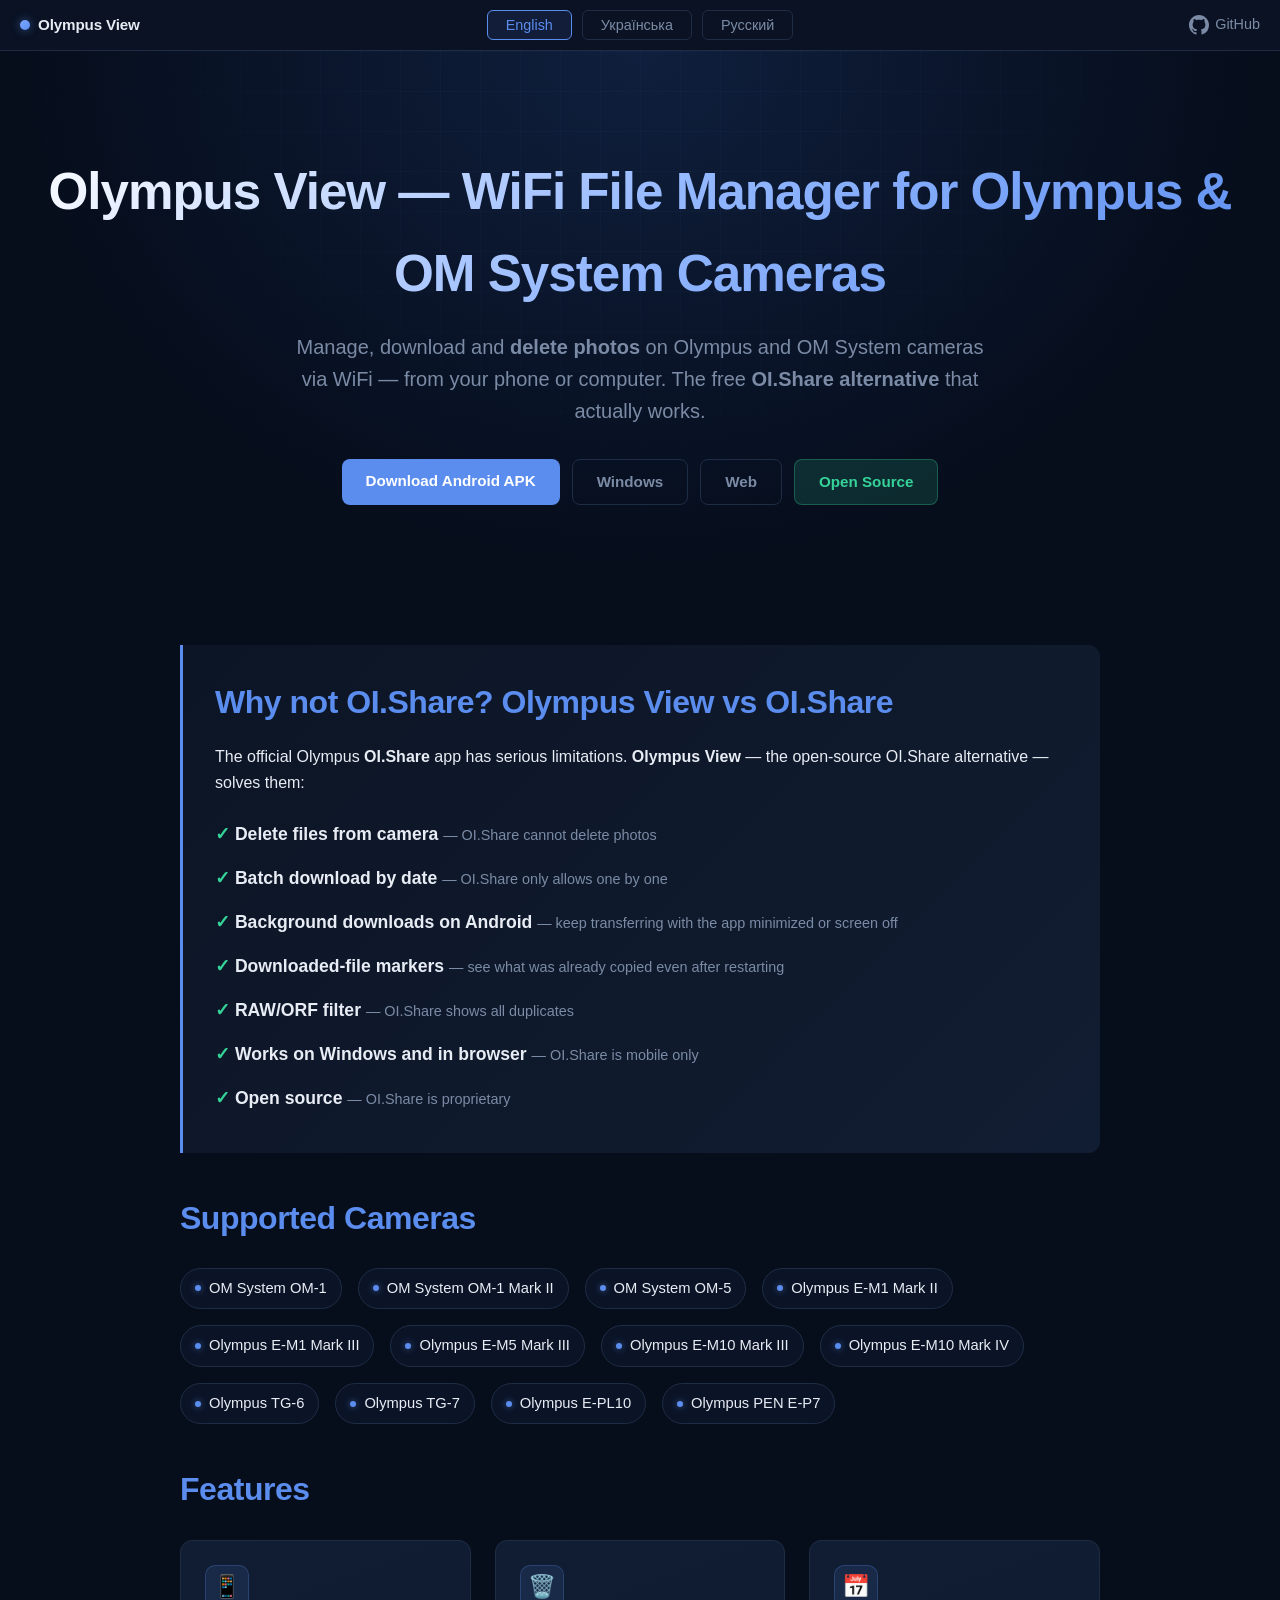
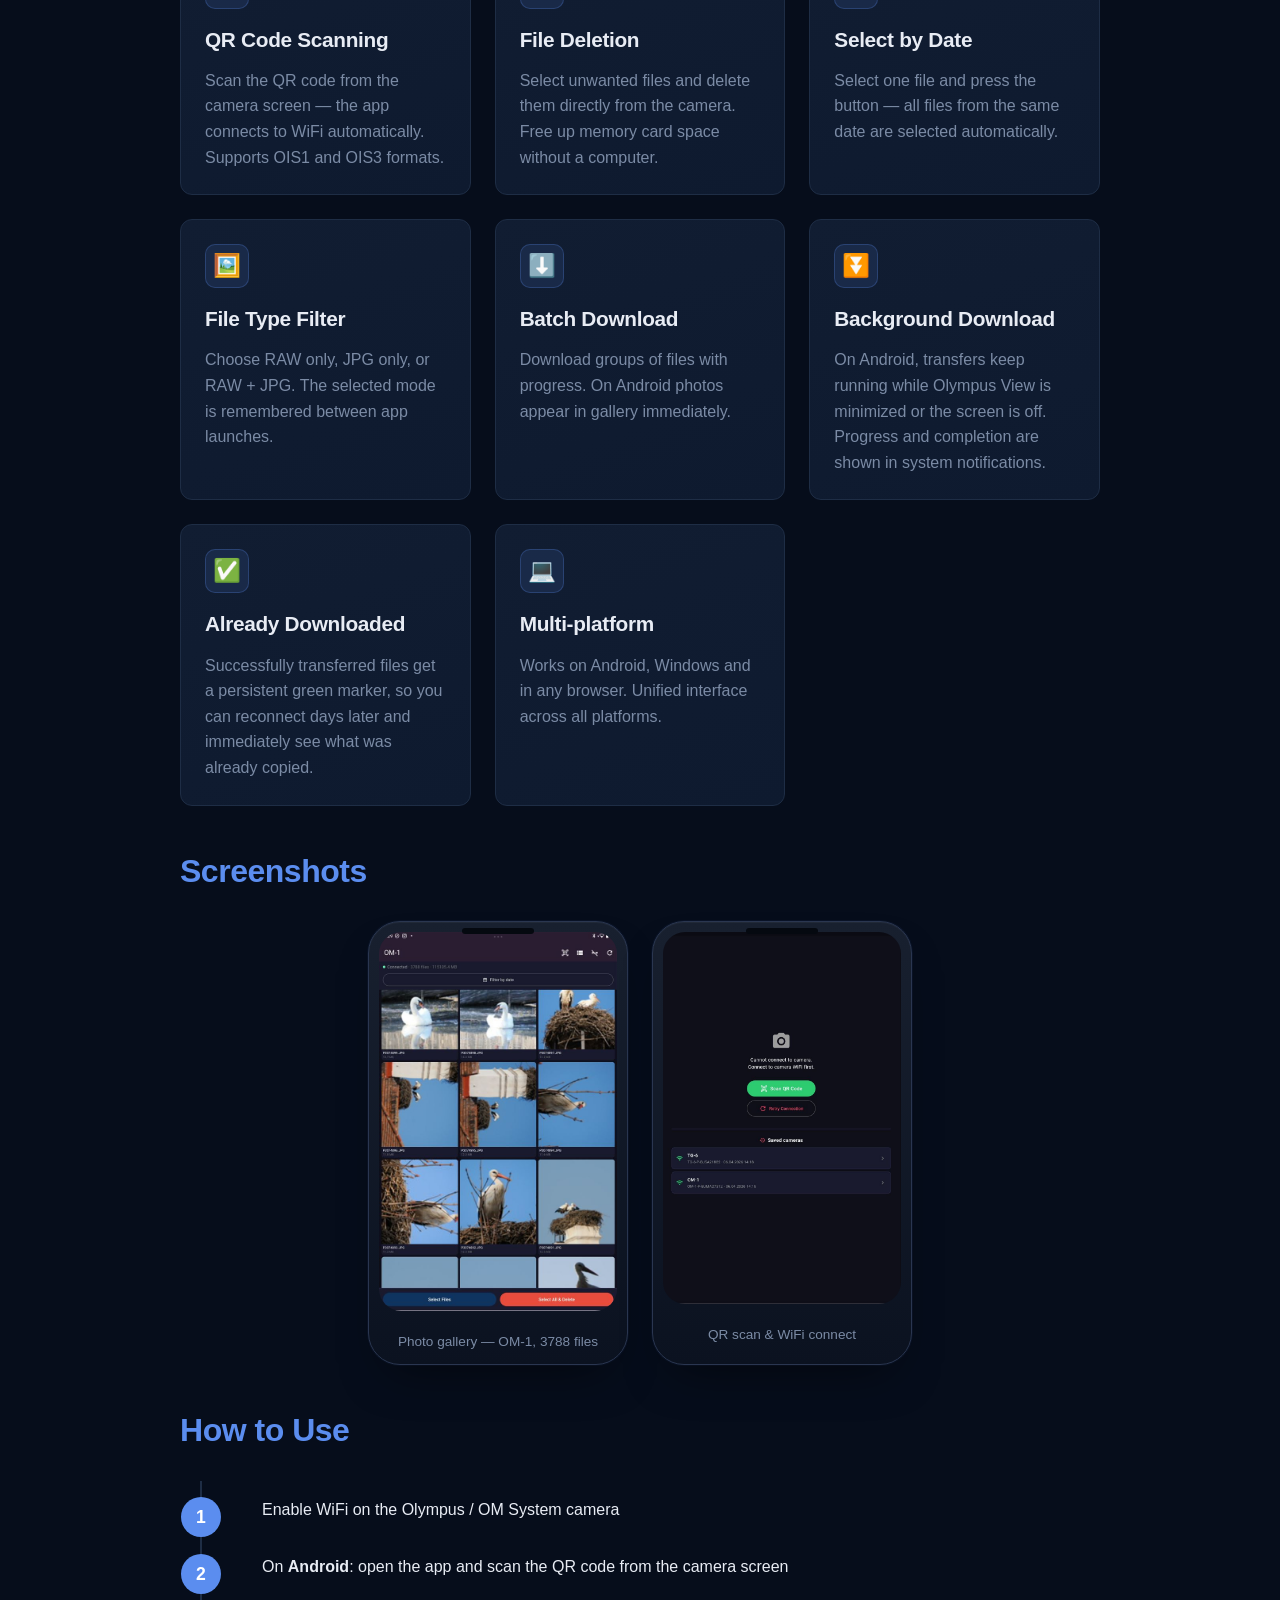
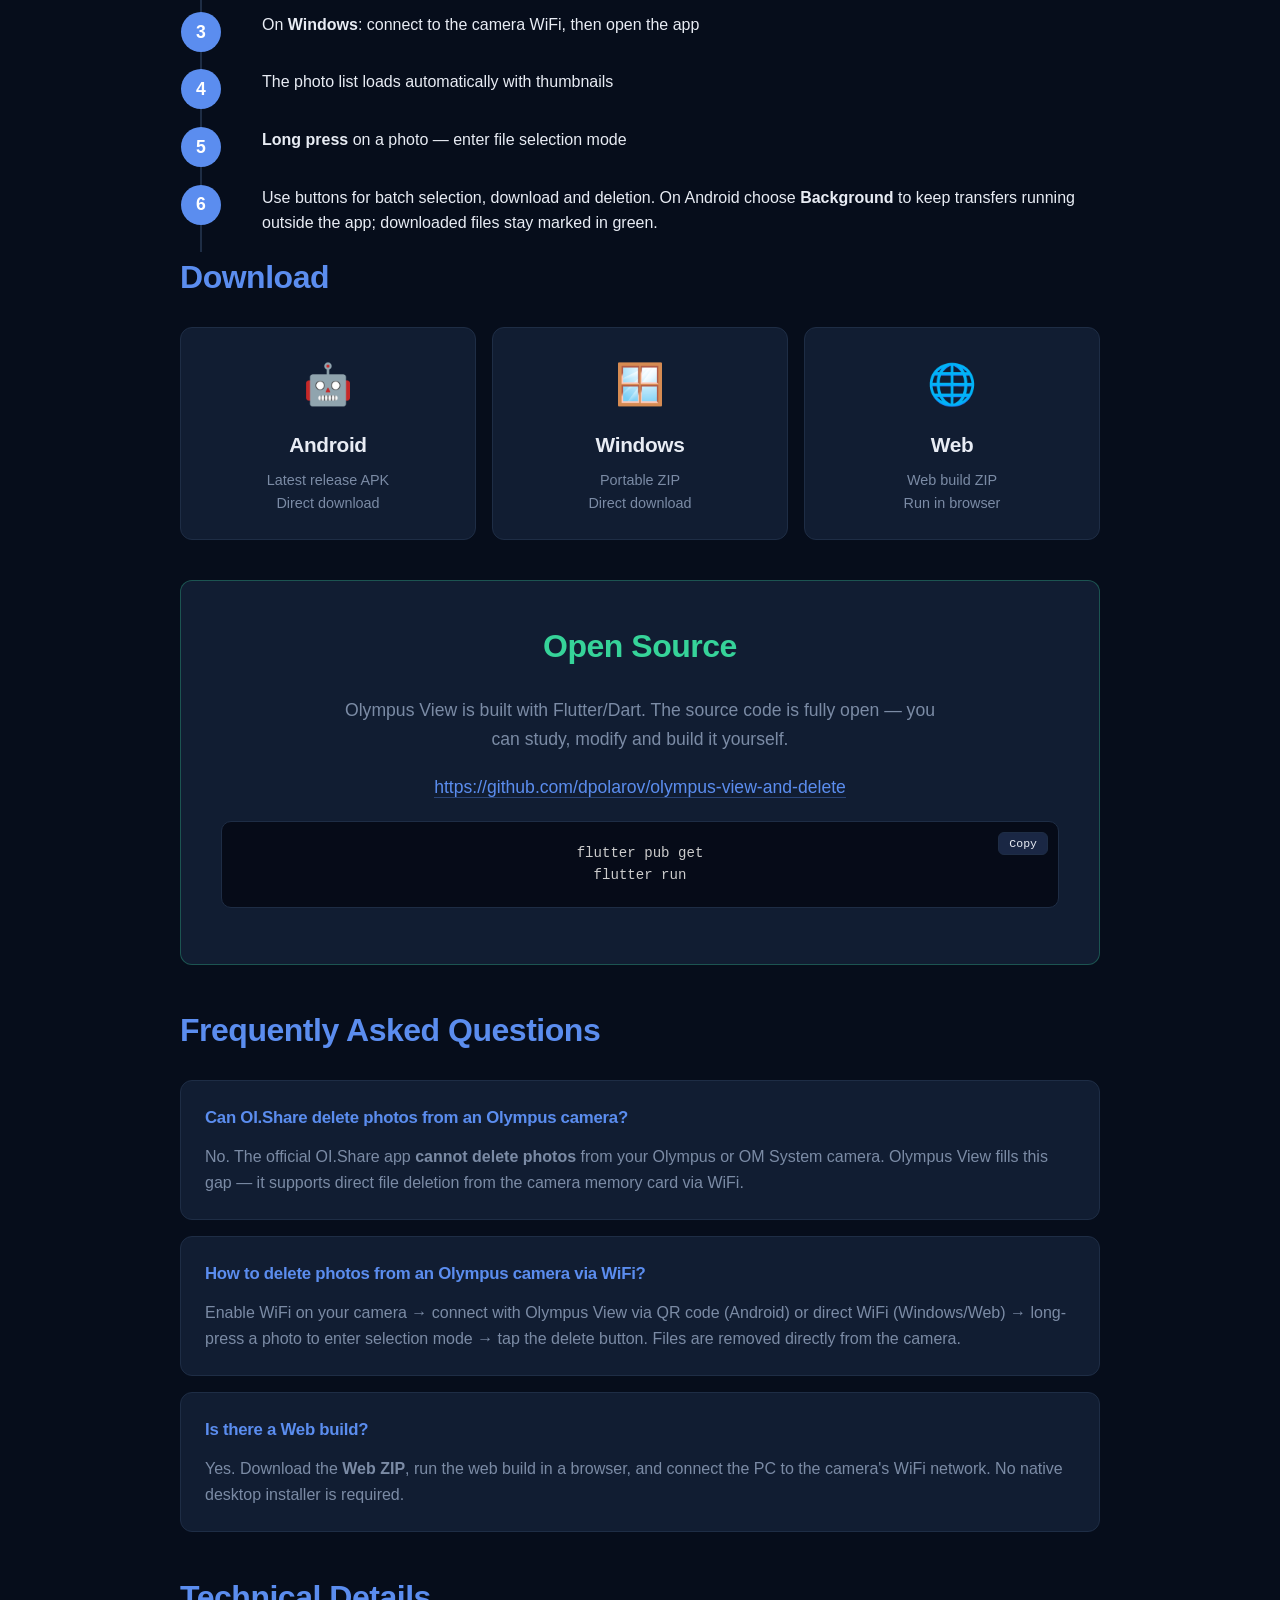
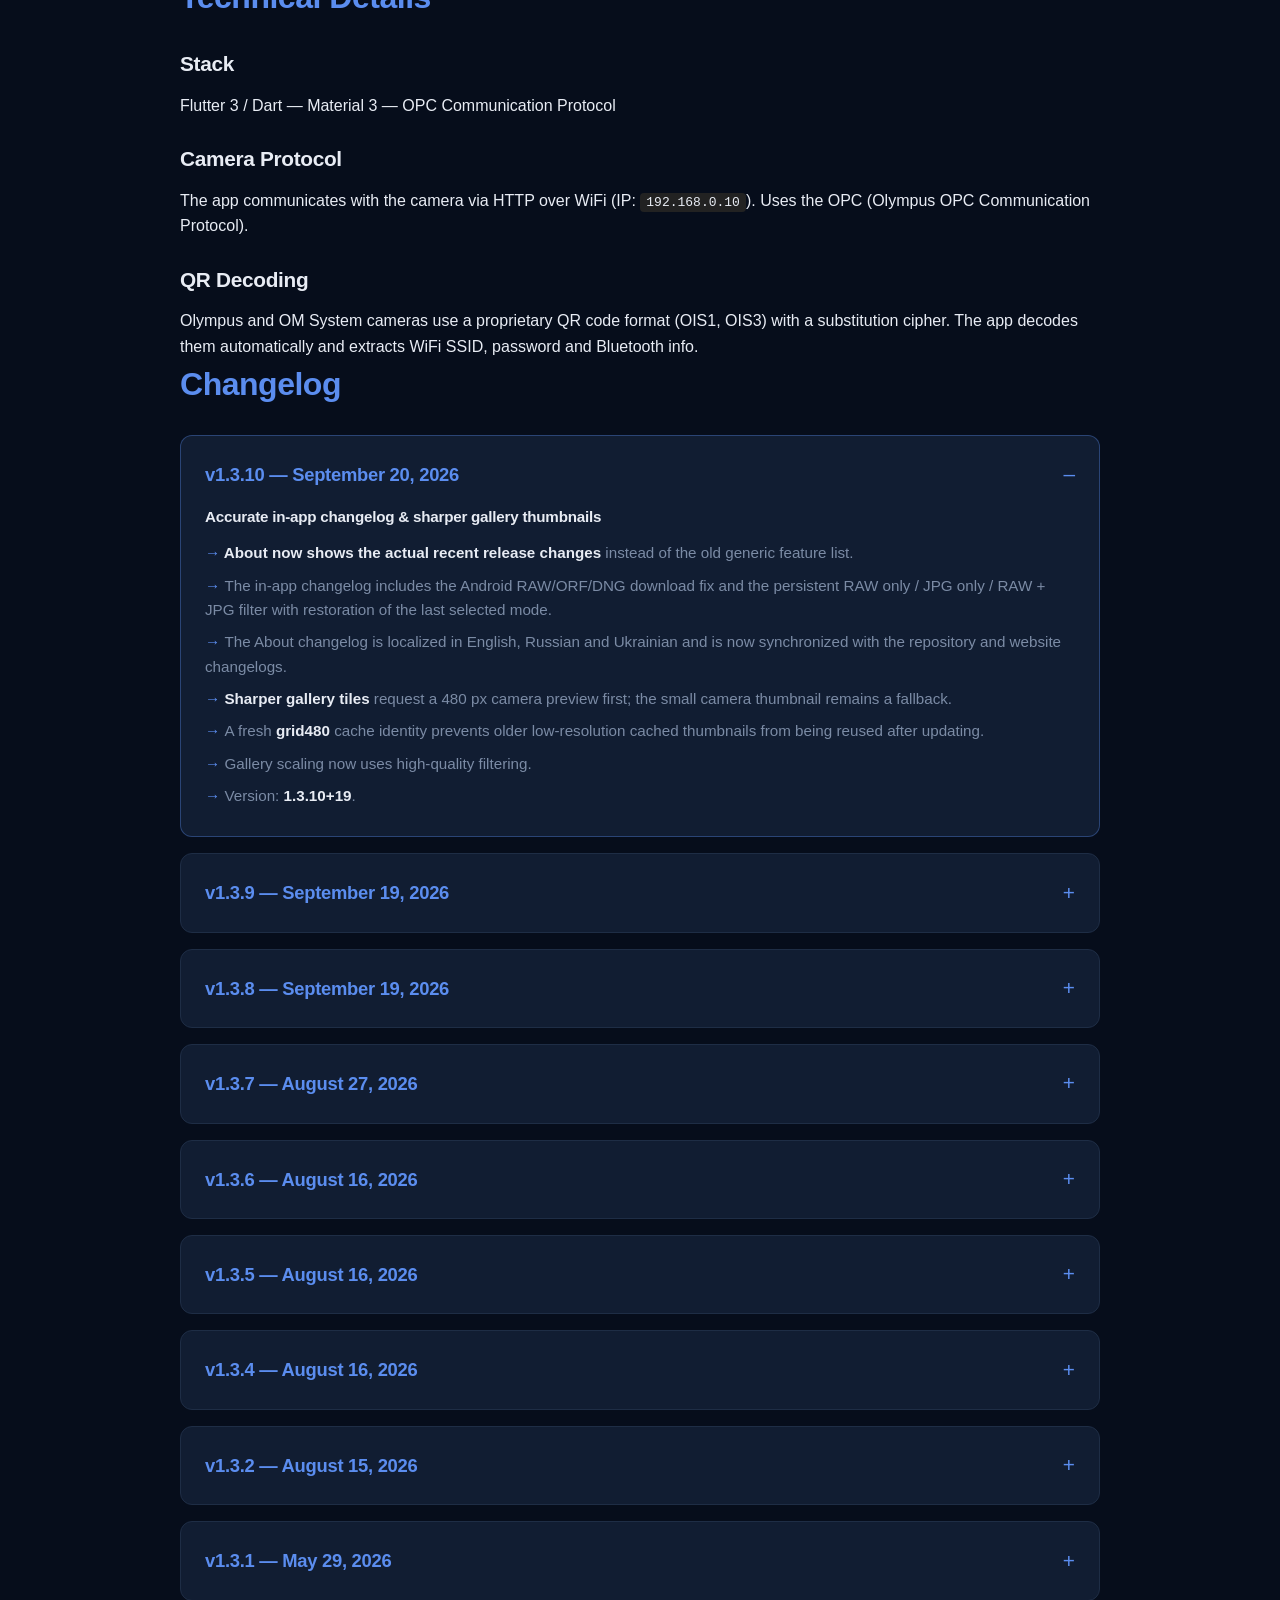
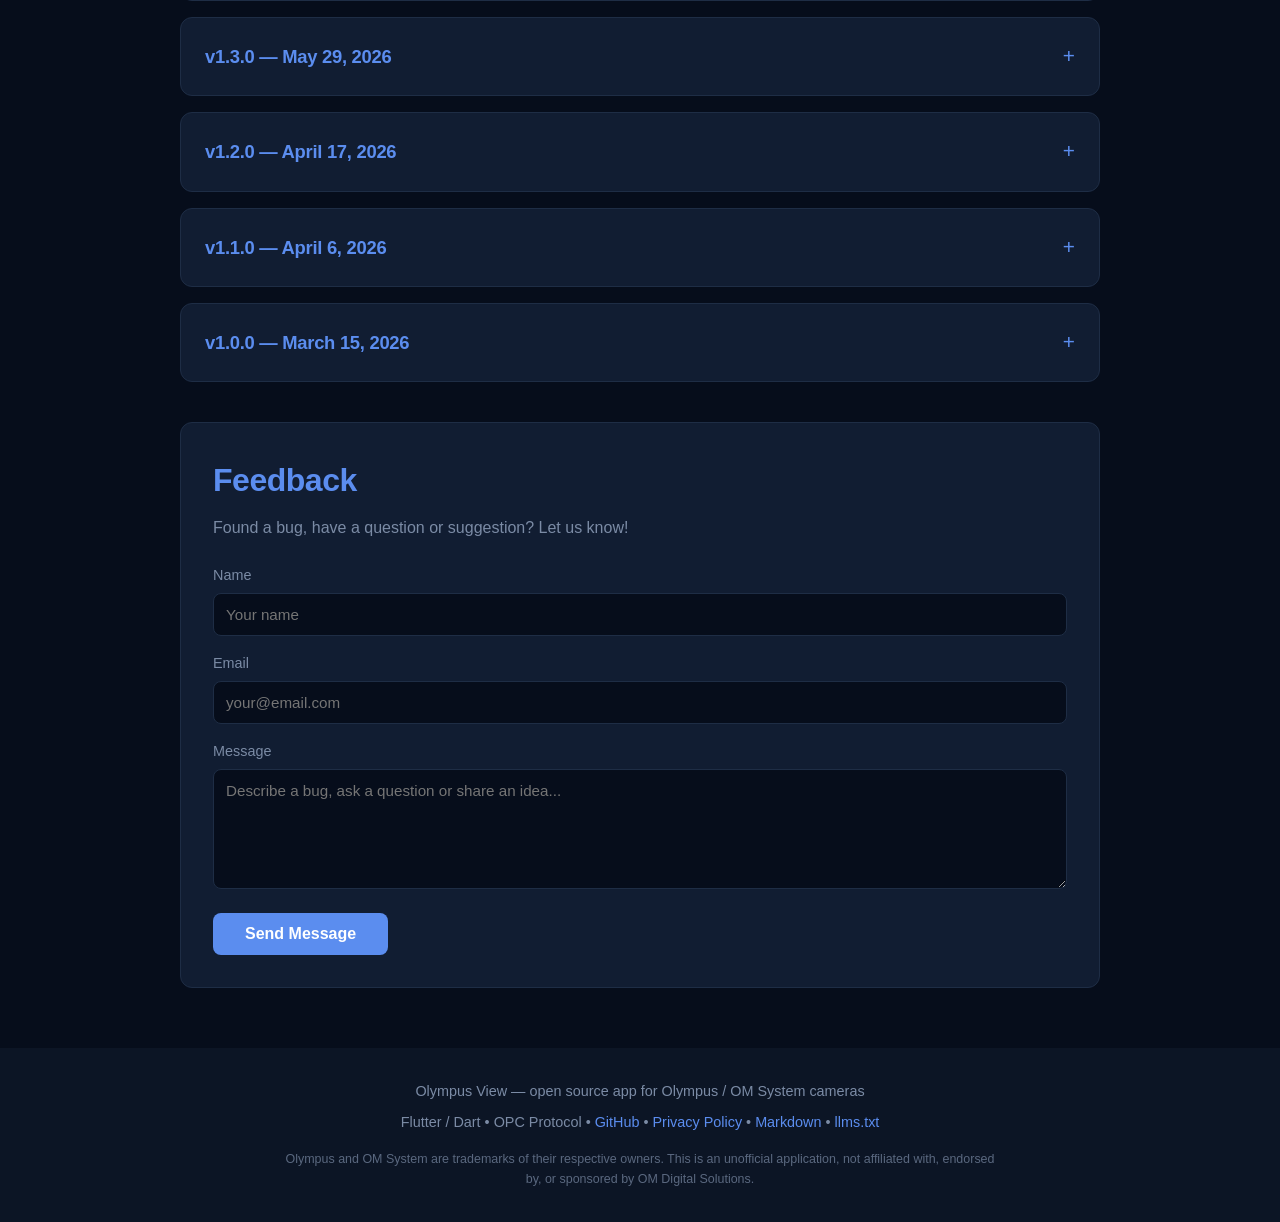
==== docs/index.html @ 6a38ec2a "Update website changelog for v1.3.10" ====
<!DOCTYPE html>
<html lang="en" prefix="og: https://ogp.me/ns#">
<head>
    <meta charset="UTF-8">
    <meta name="viewport" content="width=device-width, initial-scale=1.0">
    <link rel="icon" type="image/svg+xml" href="favicon.svg">
    <link rel="shortcut icon" href="favicon.svg">
    <link rel="apple-touch-icon" href="favicon.svg">
    <!-- Google tag (gtag.js) -->
   <script async src="https://www.googletagmanager.com/gtag/js?id=G-W01S13EG7K"></script>
   <script>
     window.dataLayer = window.dataLayer || [];
     function gtag(){dataLayer.push(arguments);}
     gtag('js', new Date());
     gtag('config', 'G-W01S13EG7K');
   </script>

    <!-- ===== PRIMARY SEO ===== -->
    <title>Olympus View — WiFi File Manager for Olympus &amp; OM System | Delete Photos, OI.Share Alternative</title>
    <meta name="description" content="Free open-source app to manage Olympus and OM System cameras via WiFi. Delete photos, background-download on Android, remember downloaded files, batch by date and filter RAW.">
    <meta name="theme-color" content="#060d1b">
    <meta name="keywords" content="Olympus WiFi app, delete photos from Olympus camera, OI.Share alternative, OM System file manager, Olympus camera WiFi, delete files from camera, Olympus TG-6 WiFi, OM-1 WiFi app, batch download Olympus, RAW filter camera">
    <meta name="robots" content="index, follow">
    <meta name="author" content="Olympus View">
    <link rel="canonical" href="https://dpolarov.github.io/olympus-view-and-delete/">
    <link rel="alternate" type="text/markdown" href="https://dpolarov.github.io/olympus-view-and-delete/index.md">
    <link rel="describedby" href="https://dpolarov.github.io/olympus-view-and-delete/llms.txt">

    <!-- ===== HREFLANG (multilingual) ===== -->
    <link rel="alternate" hreflang="en" href="https://dpolarov.github.io/olympus-view-and-delete/">
    <link rel="alternate" hreflang="ru" href="https://dpolarov.github.io/olympus-view-and-delete/?lang=ru">
    <link rel="alternate" hreflang="uk" href="https://dpolarov.github.io/olympus-view-and-delete/?lang=uk">
    <link rel="alternate" hreflang="x-default" href="https://dpolarov.github.io/olympus-view-and-delete/">

    <!-- ===== OPEN GRAPH ===== -->
    <meta property="og:type" content="website">
    <meta property="og:url" content="https://dpolarov.github.io/olympus-view-and-delete/">
    <meta property="og:title" content="Olympus View — Delete &amp; Manage Olympus Camera Files via WiFi">
    <meta property="og:description" content="Free app to view, download and delete photos on Olympus &amp; OM System cameras via WiFi. The OI.Share alternative that actually lets you delete files. Android, Windows &amp; Web.">
    <meta property="og:image" content="https://dpolarov.github.io/olympus-view-and-delete/img/og-preview.png">
    <meta property="og:image:type" content="image/png">
    <meta property="og:image:width" content="1200">
    <meta property="og:image:height" content="630">
    <meta property="og:image:alt" content="Olympus View — manage &amp; delete photos on Olympus cameras via WiFi">
    <meta property="og:locale" content="en_US">
    <meta property="og:locale:alternate" content="ru_RU">
    <meta property="og:locale:alternate" content="uk_UA">
    <meta property="og:site_name" content="Olympus View">

    <!-- ===== TWITTER CARD ===== -->
    <meta name="twitter:card" content="summary_large_image">
    <meta name="twitter:title" content="Olympus View — WiFi File Manager for Olympus &amp; OM System Cameras">
    <meta name="twitter:description" content="Delete, download and manage photos on Olympus / OM System cameras via WiFi. Free &amp; open source. OI.Share alternative.">
    <meta name="twitter:image" content="https://dpolarov.github.io/olympus-view-and-delete/img/og-preview.png">
    <meta name="twitter:image:alt" content="Olympus View — manage &amp; delete photos on Olympus cameras via WiFi">

    <!-- ===== JSON-LD: SoftwareApplication ===== -->
    <script type="application/ld+json">
    {
      "@context": "https://schema.org",
      "@type": "SoftwareApplication",
      "name": "Olympus View",
      "alternateName": ["Olympus View and Delete", "OI.Share Alternative"],
      "description": "Free open-source app for managing photos on Olympus and OM System cameras via WiFi. Features file deletion, batch download by date, RAW/ORF filter, and QR code connection. Works on Android, Windows and in the browser.",
      "applicationCategory": "MultimediaApplication",
      "applicationSubCategory": "Photography",
      "operatingSystem": ["Android", "Windows", "Web"],
      "url": "https://dpolarov.github.io/olympus-view-and-delete/",
      "downloadUrl": "https://github.com/dpolarov/olympus-view-and-delete/releases/latest/download/OlympusView-Android.apk",
      "sameAs": "https://github.com/dpolarov/olympus-view-and-delete",
      "softwareVersion": "1.3.10",
      "datePublished": "2026-03-15",
      "dateModified": "2026-09-20",
      "isAccessibleForFree": true,
      "releaseNotes": "https://github.com/dpolarov/olympus-view-and-delete/releases/tag/v1.3.10",
      "offers": {
        "@type": "Offer",
        "price": "0",
        "priceCurrency": "USD"
      },
      "screenshot": [
        "https://dpolarov.github.io/olympus-view-and-delete/img/gallery.jpg",
        "https://dpolarov.github.io/olympus-view-and-delete/img/connect.jpg"
      ],
      "featureList": [
        "Delete files directly from Olympus camera via WiFi",
        "Batch download photos by date",
        "Background downloads on Android with completion notifications",
        "Persistent markers for files already downloaded",
        "Persistent RAW / JPG / RAW + JPG filter",
        "Higher-quality 480 px gallery previews",
        "QR code WiFi connection (OIS1, OIS3)",
        "Multi-platform: Android, Windows, Web browser"
      ],
      "keywords": "Olympus WiFi, OI.Share alternative, delete photos from camera, OM System app"
    }
    </script>

    <!-- ===== JSON-LD: FAQ (rich snippets) ===== -->
    <script type="application/ld+json">
    {
      "@context": "https://schema.org",
      "@type": "FAQPage",
      "mainEntity": [
        {
          "@type": "Question",
          "name": "Can OI.Share delete photos from an Olympus camera?",
          "acceptedAnswer": {
            "@type": "Answer",
            "text": "No. The official OI.Share app cannot delete photos from your Olympus or OM System camera. Olympus View is a free alternative that supports direct file deletion from the camera via WiFi."
          }
        },
        {
          "@type": "Question",
          "name": "How to delete photos from an Olympus camera via WiFi?",
          "acceptedAnswer": {
            "@type": "Answer",
            "text": "Use Olympus View: enable WiFi on your camera, connect with the app via QR code (Android) or direct WiFi (Windows/Web), long-press a photo to enter selection mode, then tap the delete button. Files are removed directly from the camera memory card."
          }
        },
        {
          "@type": "Question",
          "name": "What is the best OI.Share alternative?",
          "acceptedAnswer": {
            "@type": "Answer",
            "text": "Olympus View is a free, open-source OI.Share alternative. Unlike OI.Share, it supports file deletion, batch download by date, RAW file filtering, and runs on Android, Windows, and in any web browser."
          }
        },
        {
          "@type": "Question",
          "name": "Which Olympus and OM System cameras are supported?",
          "acceptedAnswer": {
            "@type": "Answer",
            "text": "Olympus View is designed for compatible Olympus and OM System WiFi cameras that expose the expected OPC interface. The project lists models including Olympus TG-6, TG-7, OM System OM-1, OM-1 Mark II, OM-5 and several E-M/PEN models; compatibility depends on the camera firmware and OPC endpoints."
          }
        },
        {
          "@type": "Question",
          "name": "Как удалить фото с камеры Olympus через WiFi?",
          "acceptedAnswer": {
            "@type": "Answer",
            "text": "Используйте приложение Olympus View: включите WiFi на камере, подключитесь через QR-код (Android) или прямое WiFi-соединение (Windows/браузер), зажмите фото для входа в режим выбора, затем нажмите кнопку удаления."
          }
        },
        {
          "@type": "Question",
          "name": "Что лучше OI.Share для удаления файлов?",
          "acceptedAnswer": {
            "@type": "Answer",
            "text": "Olympus View — бесплатная альтернатива OI.Share с открытым исходным кодом. В отличие от OI.Share, поддерживает удаление файлов с камеры, массовое скачивание по датам, фильтр RAW файлов и работает на Android, Windows и в браузере."
          }
        }
      ]
    }
    </script>
    <style>
        :root {
            --bg: #060d1b;
            --surface: #0c1525;
            --card: #111d32;
            --accent: #5b8def;
            --accent2: #1a2744;
            --text: #e8ecf4;
            --text-muted: #7b8ba5;
            --green: #36d399;
            --border: #1e2d45;
        }
        * { margin: 0; padding: 0; box-sizing: border-box; }
        body {
            font-family: -apple-system, BlinkMacSystemFont, 'Segoe UI', Roboto, sans-serif;
            background: var(--bg);
            color: var(--text);
            line-height: 1.6;
        }
        a { color: var(--accent); text-decoration: none; }
        a:hover { text-decoration: underline; color: #7da8ff; }

        /* Lang switcher */
        .lang-bar {
            background: var(--surface);
            padding: 10px 20px;
            text-align: center;
            border-bottom: 1px solid var(--border);
            position: sticky;
            top: 0;
            z-index: 100;
            display: flex;
            justify-content: center;
            align-items: center;
            gap: 8px;
        }
        .lang-bar button {
            background: none;
            border: 1px solid var(--border);
            color: var(--text-muted);
            padding: 6px 18px;
            margin: 0;
            border-radius: 6px;
            cursor: pointer;
            font-size: 0.9rem;
            font-weight: 500;
            transition: all 0.2s;
        }
        .lang-bar button.active {
            border-color: var(--accent);
            color: var(--accent);
            background: rgba(91,141,239,0.1);
        }
        .lang-bar button:hover { border-color: var(--accent); color: var(--text); }
        .github-link {
            position: absolute;
            right: 20px;
            display: flex;
            align-items: center;
            gap: 6px;
            color: var(--text-muted);
            font-size: 0.9rem;
            font-weight: 500;
            text-decoration: none;
            transition: color 0.2s;
        }
        .github-link:hover { color: var(--text); text-decoration: none; }
        .github-link svg { width: 20px; height: 20px; fill: currentColor; }
        .lang-section { display: none; }
        .lang-section.active { display: block; }

        /* Hero */
        .hero {
            background: radial-gradient(ellipse at 50% 0%, #0f1f3d 0%, var(--bg) 70%);
            padding: 100px 20px 80px;
            text-align: center;
        }
        .hero h1 {
            font-size: 3.2rem;
            margin-bottom: 16px;
            background: linear-gradient(135deg, #fff 0%, #94b8ff 50%, #5b8def 100%);
            background-clip: text;
            -webkit-background-clip: text;
            -webkit-text-fill-color: transparent;
            letter-spacing: -0.02em;
        }
        .hero p {
            font-size: 1.25rem;
            color: var(--text-muted);
            max-width: 700px;
            margin: 0 auto 32px;
        }
        .hero-badges {
            display: flex;
            gap: 12px;
            justify-content: center;
            flex-wrap: wrap;
        }
        .badge {
            display: inline-block;
            padding: 10px 24px;
            border-radius: 8px;
            font-weight: 600;
            font-size: 0.95rem;
        }
        .badge-primary { background: var(--accent); color: #fff; }
        .badge-outline { border: 1px solid var(--border); color: var(--text-muted); }
        .badge-green { background: rgba(54,211,153,0.15); color: var(--green); border: 1px solid rgba(54,211,153,0.3); }
        a.badge { text-decoration: none; transition: transform 0.15s, opacity 0.15s; }
        a.badge:hover { transform: translateY(-2px); opacity: 0.9; text-decoration: none; color: inherit; }

        /* Container */
        .container {
            max-width: 960px;
            margin: 0 auto;
            padding: 60px 20px;
        }
        h2 { font-size: 2rem; margin-bottom: 24px; color: var(--accent); }
        h3 { font-size: 1.3rem; margin: 24px 0 12px; }

        /* Advantage */
        .advantage {
            background: linear-gradient(135deg, var(--surface) 0%, var(--card) 100%);
            border-left: 3px solid var(--accent);
            padding: 32px;
            margin-bottom: 40px;
            border-radius: 0 12px 12px 0;
        }
        .advantage h2 { margin-bottom: 16px; }
        .advantage ul { list-style: none; padding: 0; }
        .advantage li { padding: 8px 0; font-size: 1.1rem; }
        .advantage li::before { content: "\2713  "; color: var(--green); font-weight: bold; }
        .advantage .vs { color: var(--text-muted); font-size: 0.9rem; }

        /* Features */
        .features {
            display: grid;
            grid-template-columns: repeat(auto-fit, minmax(280px, 1fr));
            gap: 24px;
            margin-bottom: 40px;
        }
        .feature-card {
            background: var(--card);
            border-radius: 12px;
            padding: 24px;
            border: 1px solid var(--border);
            transition: border-color 0.2s, transform 0.2s;
        }
        .feature-card:hover { border-color: var(--accent); transform: translateY(-2px); }
        .feature-card h3 { margin-top: 0; color: var(--text); }
        .feature-card p { color: var(--text-muted); }
        .feature-icon { font-size: 2rem; margin-bottom: 12px; }

        /* Cameras */
        .cameras { display: flex; gap: 16px; flex-wrap: wrap; margin-bottom: 40px; }
        .camera-tag {
            background: var(--card);
            border: 1px solid var(--border);
            border-radius: 8px;
            padding: 12px 20px;
            font-size: 1rem;
        }

        /* Downloads */
        .downloads {
            display: grid;
            grid-template-columns: repeat(auto-fit, minmax(200px, 1fr));
            gap: 16px;
            margin-bottom: 40px;
        }
        .download-card {
            background: var(--card);
            border-radius: 12px;
            padding: 24px;
            text-align: center;
            border: 1px solid var(--border);
            transition: border-color 0.2s, transform 0.2s;
        }
        .download-card:hover { border-color: var(--accent); transform: translateY(-2px); }
        a.download-card { text-decoration: none; color: var(--text); display: block; }
        a.download-card:hover { text-decoration: none; color: var(--text); }
        .download-icon { font-size: 2.5rem; margin-bottom: 12px; }
        .download-card h3 { margin: 0 0 8px; }
        .download-card p { color: var(--text-muted); font-size: 0.9rem; }

        /* Code */
        .code-block {
            background: #080f1e;
            border: 1px solid var(--border);
            border-radius: 8px;
            padding: 20px;
            overflow-x: auto;
            font-family: 'Consolas', 'Courier New', monospace;
            font-size: 0.9rem;
            color: #ccc;
            margin: 16px 0;
        }

        /* Open source */
        .opensource {
            background: var(--card);
            border-radius: 12px;
            padding: 40px;
            text-align: center;
            margin-bottom: 40px;
            border: 1px solid rgba(54,211,153,0.3);
        }
        .opensource h2 { color: var(--green); }
        .opensource p { color: var(--text-muted); max-width: 600px; margin: 0 auto 20px; font-size: 1.1rem; }

        /* Steps */
        .steps { counter-reset: step; list-style: none; padding: 0; }
        .steps li {
            counter-increment: step;
            padding: 16px 0 16px 60px;
            position: relative;
            border-left: 2px solid var(--border);
            margin-left: 20px;
        }
        .steps li::before {
            content: counter(step);
            position: absolute;
            left: -21px;
            width: 40px;
            height: 40px;
            background: var(--accent);
            color: #fff;
            border-radius: 50%;
            display: flex;
            align-items: center;
            justify-content: center;
            font-weight: bold;
            font-size: 1.1rem;
        }
        .steps li strong { color: var(--text); }

        footer {
            background: var(--surface);
            padding: 32px 20px;
            text-align: center;
            color: var(--text-muted);
            font-size: 0.9rem;
        }
        /* Screenshots */
        .screenshots {
            display: flex;
            gap: 24px;
            justify-content: center;
            flex-wrap: wrap;
            margin-bottom: 40px;
        }
        .screenshot {
            border-radius: 16px;
            border: 1px solid var(--border);
            overflow: hidden;
            box-shadow: 0 8px 32px rgba(0,0,0,0.3);
            transition: transform 0.2s, border-color 0.2s;
            max-width: 300px;
        }
        .screenshot:hover {
            transform: scale(1.02);
            border-color: var(--accent);
        }
        .screenshot img {
            width: 100%;
            height: auto;
            display: block;
        }
        .screenshot-caption {
            background: var(--card);
            padding: 10px 16px;
            text-align: center;
            font-size: 0.85rem;
            color: var(--text-muted);
        }

        /* FAQ */
        .faq { margin-bottom: 40px; }
        .faq-item {
            background: var(--card);
            border: 1px solid var(--border);
            border-radius: 12px;
            padding: 24px;
            margin-bottom: 16px;
            transition: border-color 0.2s;
        }
        .faq-item:hover { border-color: var(--accent); }
        .faq-item h3 { margin-top: 0; color: var(--accent); font-size: 1.05rem; }
        .faq-item p { color: var(--text-muted); margin: 0; }

        /* Changelog */
        .changelog { margin-bottom: 40px; }
        .changelog-version {
            background: var(--card);
            border: 1px solid var(--border);
            border-radius: 12px;
            padding: 24px;
            margin-bottom: 16px;
            transition: border-color 0.2s;
        }
        .changelog-version:hover { border-color: var(--accent); }
        .changelog-version h3 { margin-top: 0; color: var(--accent); font-size: 1.15rem; }
        .changelog-version h4 { color: var(--text); font-size: 0.95rem; margin: 16px 0 8px; }
        .changelog-version ul { list-style: none; padding: 0; margin: 0; }
        .changelog-version li { padding: 4px 0; color: var(--text-muted); font-size: 0.95rem; }
        .changelog-version li::before { content: "→ "; color: var(--accent); font-weight: bold; }
        .changelog-version li strong { color: var(--text); }

        /* Feedback form */
        .feedback-form {
            background: var(--card);
            border: 1px solid var(--border);
            border-radius: 12px;
            padding: 32px;
            margin-top: 40px;
        }
        .feedback-form h2 { margin-bottom: 8px; }
        .feedback-form p.form-desc { color: var(--text-muted); margin-bottom: 24px; }
        .form-group { margin-bottom: 16px; }
        .form-group label {
            display: block;
            font-size: 0.9rem;
            color: var(--text-muted);
            margin-bottom: 6px;
        }
        .form-group input,
        .form-group textarea {
            width: 100%;
            background: var(--bg);
            border: 1px solid var(--border);
            border-radius: 8px;
            padding: 12px;
            color: var(--text);
            font-family: inherit;
            font-size: 0.95rem;
            transition: border-color 0.2s;
        }
        .form-group input:focus,
        .form-group textarea:focus {
            outline: none;
            border-color: var(--accent);
        }
        .form-group textarea { resize: vertical; min-height: 120px; }
        .form-submit {
            background: var(--accent);
            color: #fff;
            border: none;
            border-radius: 8px;
            padding: 12px 32px;
            font-size: 1rem;
            font-weight: 600;
            cursor: pointer;
            transition: opacity 0.2s, transform 0.15s;
        }
        .form-submit:hover { opacity: 0.9; transform: translateY(-1px); }
        .form-success {
            display: none;
            background: rgba(54,211,153,0.1);
            border: 1px solid rgba(54,211,153,0.3);
            border-radius: 8px;
            padding: 20px;
            text-align: center;
            color: var(--green);
            font-weight: 500;
        }

        @media (max-width: 600px) {
            .hero h1 { font-size: 2rem; }
            .hero p { font-size: 1rem; }
            .container { padding: 40px 16px; }
            .screenshot { max-width: 260px; }
            .feedback-form { padding: 20px; }
        }
    
  /* ===== Polish overrides (v1.2.0) ===== */
  body {
    font-family: -apple-system, BlinkMacSystemFont, 'Segoe UI', Roboto, Arial, sans-serif;
    font-feature-settings: 'cv02','cv03','cv04','cv11';
    -webkit-font-smoothing: antialiased;
    -moz-osx-font-smoothing: grayscale;
  }
  h1, h2, h3, h4 { letter-spacing: -0.015em; }

  /* Links: swap underline-on-hover for a softer color change */
  a { transition: color .15s ease; }
  a:hover { text-decoration: none; color: #7da8ff; }
  .hero p a, .container p a { border-bottom: 1px solid rgba(91,141,239,0.35); }
  .hero p a:hover, .container p a:hover { border-bottom-color: var(--accent); }

  /* Eyebrow section label (small uppercase tag above h2) */
  .eyebrow {
    display: inline-block;
    font-size: 0.72rem;
    font-weight: 600;
    letter-spacing: 0.14em;
    text-transform: uppercase;
    color: var(--accent);
    background: rgba(91,141,239,0.10);
    border: 1px solid rgba(91,141,239,0.25);
    padding: 4px 10px;
    border-radius: 999px;
    margin-bottom: 10px;
  }

  /* Lang bar: add brand on the left, keep GitHub on the right */
  .lang-bar {
    gap: 10px;
    backdrop-filter: saturate(140%) blur(8px);
    background: rgba(12,21,37,0.85);
  }
  .lang-bar .brand {
    position: absolute;
    left: 20px;
    display: flex; align-items: center; gap: 8px;
    color: var(--text); font-weight: 700; font-size: 0.95rem;
    text-decoration: none; letter-spacing: -0.01em;
  }
  .lang-bar .brand:hover { color: var(--accent); }
  .lang-bar .brand .brand-dot {
    width: 10px; height: 10px; border-radius: 50%;
    background: linear-gradient(135deg, #7da8ff, var(--accent));
    box-shadow: 0 0 10px rgba(91,141,239,0.55);
  }
  @media (max-width: 720px) {
    .lang-bar .brand span.brand-label { display: none; }
    .github-link span.gh-label { display: none; }
  }

  /* Feature cards: gradient background + soft glow on hover */
  .feature-card {
    background: linear-gradient(160deg, var(--card) 0%, #0e1a2f 100%);
    position: relative;
    overflow: hidden;
  }
  .feature-card::before {
    content: "";
    position: absolute; inset: 0;
    background: radial-gradient(circle at 0% 0%, rgba(91,141,239,0.18), transparent 50%);
    opacity: 0;
    transition: opacity .25s ease;
    pointer-events: none;
  }
  .feature-card:hover::before { opacity: 1; }
  .feature-card:hover {
    box-shadow: 0 12px 32px -12px rgba(91,141,239,0.35);
  }
  .feature-icon {
    display: inline-flex; align-items: center; justify-content: center;
    width: 44px; height: 44px;
    background: rgba(91,141,239,0.12);
    border: 1px solid rgba(91,141,239,0.25);
    border-radius: 10px;
    font-size: 1.4rem;
    margin-bottom: 14px;
  }

  /* Camera tags as chips */
  .camera-tag {
    display: inline-flex; align-items: center; gap: 8px;
    background: rgba(91,141,239,0.06);
    border: 1px solid var(--border);
    border-radius: 999px;
    padding: 8px 14px;
    font-size: 0.92rem;
    color: var(--text);
    transition: border-color .2s, background .2s, transform .15s;
  }
  .camera-tag:hover {
    border-color: var(--accent);
    background: rgba(91,141,239,0.14);
    transform: translateY(-1px);
  }
  .camera-tag::before {
    content: "";
    width: 6px; height: 6px; border-radius: 50%;
    background: var(--accent);
    box-shadow: 0 0 6px rgba(91,141,239,0.6);
  }

  /* Screenshots: render inside a phone bezel */
  .screenshot {
    background: linear-gradient(180deg, #18202f, #0b1220);
    border: 1px solid #2a3650;
    border-radius: 32px;
    padding: 10px 10px 0;
    box-shadow:
      0 1px 0 rgba(255,255,255,0.04) inset,
      0 24px 48px -24px rgba(0,0,0,0.6),
      0 0 0 1px rgba(91,141,239,0.05);
    max-width: 260px;
    overflow: visible;
    position: relative;
  }
  .screenshot::before {
    /* phone notch */
    content: "";
    position: absolute;
    top: 6px; left: 50%;
    width: 72px; height: 6px;
    background: #050910;
    border-radius: 999px;
    transform: translateX(-50%);
  }
  .screenshot img {
    border-radius: 22px;
    display: block;
  }
  .screenshot-caption {
    background: transparent;
    margin-top: 12px;
    padding: 8px 4px 12px;
  }

  /* Code block: softer, mono font, copy button */
  .code-block {
    font-family: ui-monospace, SFMono-Regular, Menlo, Monaco, Consolas, monospace;
    font-size: 0.88rem;
    background: #060b18;
    border-radius: 10px;
    position: relative;
  }
  .code-block .copy-btn {
    position: absolute;
    top: 10px; right: 10px;
    background: var(--accent2);
    color: var(--text);
    border: 1px solid var(--border);
    border-radius: 6px;
    font-size: 0.72rem;
    padding: 4px 10px;
    cursor: pointer;
    transition: background .15s, color .15s;
    font-family: inherit;
  }
  .code-block .copy-btn:hover { background: var(--accent); color: #fff; }

  /* Changelog: collapsible <details> look */
  .changelog-version[open] { border-color: rgba(91,141,239,0.35); }
  .changelog-version > summary {
    list-style: none;
    cursor: pointer;
    display: flex;
    align-items: center;
    justify-content: space-between;
    gap: 12px;
    padding: 0;
  }
  .changelog-version > summary::-webkit-details-marker { display: none; }
  .changelog-version > summary h3 { margin: 0; }
  .changelog-version > summary::after {
    content: "+";
    color: var(--accent);
    font-size: 1.3rem;
    font-weight: 300;
    line-height: 1;
    transition: transform .2s ease;
  }
  .changelog-version[open] > summary::after { content: "–"; }

  /* Hero: subtle grid pattern behind the gradient */
  .hero {
    position: relative;
    overflow: hidden;
  }
  .hero::after {
    content: "";
    position: absolute; inset: 0;
    background-image:
      linear-gradient(rgba(91,141,239,0.04) 1px, transparent 1px),
      linear-gradient(90deg, rgba(91,141,239,0.04) 1px, transparent 1px);
    background-size: 40px 40px;
    mask-image: radial-gradient(ellipse at 50% 0%, #000 20%, transparent 70%);
    -webkit-mask-image: radial-gradient(ellipse at 50% 0%, #000 20%, transparent 70%);
    pointer-events: none;
  }
  .hero > * { position: relative; z-index: 1; }


  :root { color-scheme: dark; }
  @media (max-width: 520px) {
    .lang-bar { padding-left: 48px; padding-right: 48px; gap: 4px; }
    .lang-bar button { padding: 6px 9px; font-size: 0.78rem; }
    .lang-bar .brand { left: 14px; }
    .github-link { right: 14px; }
    .hero { padding: 72px 16px 56px; }
    .hero-badges .badge { width: 100%; max-width: 320px; }
  }
  @media (prefers-reduced-motion: reduce) {
    *, *::before, *::after { animation-duration: .001ms !important; transition-duration: .001ms !important; }
  }

</style>

</head>
<body>

<!-- Language switcher -->
<nav class="lang-bar" aria-label="Language and project navigation">
    <a href="#" class="brand">
        <span class="brand-dot"></span>
        <span class="brand-label">Olympus View</span>
    </a>
    <button type="button" class="active" aria-pressed="true" onclick="switchLang('en')">English</button>
    <button type="button" aria-pressed="false" onclick="switchLang('uk')">Українська</button>
    <button type="button" aria-pressed="false" onclick="switchLang('ru')">Русский</button>
    <a href="https://github.com/dpolarov/olympus-view-and-delete" class="github-link" target="_blank" rel="noopener">
        <svg viewBox="0 0 16 16"><path d="M8 0C3.58 0 0 3.58 0 8c0 3.54 2.29 6.53 5.47 7.59.4.07.55-.17.55-.38 0-.19-.01-.82-.01-1.49-2.01.37-2.53-.49-2.69-.94-.09-.23-.48-.94-.82-1.13-.28-.15-.68-.52-.01-.53.63-.01 1.08.58 1.23.82.72 1.21 1.87.87 2.33.66.07-.52.28-.87.51-1.07-1.78-.2-3.64-.89-3.64-3.95 0-.87.31-1.59.82-2.15-.08-.2-.36-1.02.08-2.12 0 0 .67-.21 2.2.82.64-.18 1.32-.27 2-.27.68 0 1.36.09 2 .27 1.53-1.04 2.2-.82 2.2-.82.44 1.1.16 1.92.08 2.12.51.56.82 1.27.82 2.15 0 3.07-1.87 3.75-3.65 3.95.29.25.54.73.54 1.48 0 1.07-.01 1.93-.01 2.2 0 .21.15.46.55.38A8.013 8.013 0 0016 8c0-4.42-3.58-8-8-8z"/></svg>
        <span class="gh-label">GitHub</span>
    </a>
</nav>

<!-- ==================== ENGLISH ==================== -->
<div id="lang-en" class="lang-section active">

<section class="hero">
    <h1>Olympus View — WiFi File Manager for Olympus &amp; OM System Cameras</h1>
    <p>Manage, download and <strong>delete photos</strong> on Olympus and OM System cameras via WiFi — from your phone or computer. The free <strong>OI.Share alternative</strong> that actually works.</p>
    <div class="hero-badges">
        <a href="https://github.com/dpolarov/olympus-view-and-delete/releases/latest/download/OlympusView-Android.apk" class="badge badge-primary">Download Android APK</a>
        <a href="#dl-en" class="badge badge-outline">Windows</a>
        <a href="#dl-en" class="badge badge-outline">Web</a>
        <a href="https://github.com/dpolarov/olympus-view-and-delete" target="_blank" rel="noopener" class="badge badge-green">Open Source</a>
    </div>
</section>

<div class="container">
    <div class="advantage">
        <h2>Why not OI.Share? Olympus View vs OI.Share</h2>
        <p style="margin-bottom:16px">The official Olympus <strong>OI.Share</strong> app has serious limitations. <strong>Olympus View</strong> — the open-source OI.Share alternative — solves them:</p>
        <ul>
            <li><strong>Delete files from camera</strong> <span class="vs">— OI.Share cannot delete photos</span></li>
            <li><strong>Batch download by date</strong> <span class="vs">— OI.Share only allows one by one</span></li>
            <li><strong>Background downloads on Android</strong> <span class="vs">— keep transferring with the app minimized or screen off</span></li>
            <li><strong>Downloaded-file markers</strong> <span class="vs">— see what was already copied even after restarting</span></li>
            <li><strong>RAW/ORF filter</strong> <span class="vs">— OI.Share shows all duplicates</span></li>
            <li><strong>Works on Windows and in browser</strong> <span class="vs">— OI.Share is mobile only</span></li>
            <li><strong>Open source</strong> <span class="vs">— OI.Share is proprietary</span></li>
        </ul>
    </div>

    <h2>Supported Cameras</h2>
    <div class="cameras">
        <div class="camera-tag">OM System OM-1</div>
        <div class="camera-tag">OM System OM-1 Mark II</div>
        <div class="camera-tag">OM System OM-5</div>
        <div class="camera-tag">Olympus E-M1 Mark II</div>
        <div class="camera-tag">Olympus E-M1 Mark III</div>
        <div class="camera-tag">Olympus E-M5 Mark III</div>
        <div class="camera-tag">Olympus E-M10 Mark III</div>
        <div class="camera-tag">Olympus E-M10 Mark IV</div>
        <div class="camera-tag">Olympus TG-6</div>
        <div class="camera-tag">Olympus TG-7</div>
        <div class="camera-tag">Olympus E-PL10</div>
        <div class="camera-tag">Olympus PEN E-P7</div>
    </div>

    <h2>Features</h2>
    <div class="features">
        <div class="feature-card">
            <div class="feature-icon">📱</div>
            <h3>QR Code Scanning</h3>
            <p>Scan the QR code from the camera screen — the app connects to WiFi automatically. Supports OIS1 and OIS3 formats.</p>
        </div>
        <div class="feature-card">
            <div class="feature-icon">🗑️</div>
            <h3>File Deletion</h3>
            <p>Select unwanted files and delete them directly from the camera. Free up memory card space without a computer.</p>
        </div>
        <div class="feature-card">
            <div class="feature-icon">📅</div>
            <h3>Select by Date</h3>
            <p>Select one file and press the button — all files from the same date are selected automatically.</p>
        </div>
        <div class="feature-card">
            <div class="feature-icon">🖼️</div>
            <h3>File Type Filter</h3>
            <p>Choose RAW only, JPG only, or RAW + JPG. The selected mode is remembered between app launches.</p>
        </div>
        <div class="feature-card">
            <div class="feature-icon">⬇️</div>
            <h3>Batch Download</h3>
            <p>Download groups of files with progress. On Android photos appear in gallery immediately.</p>
        </div>
        <div class="feature-card">
            <div class="feature-icon">⏬</div>
            <h3>Background Download</h3>
            <p>On Android, transfers keep running while Olympus View is minimized or the screen is off. Progress and completion are shown in system notifications.</p>
        </div>
        <div class="feature-card">
            <div class="feature-icon">✅</div>
            <h3>Already Downloaded</h3>
            <p>Successfully transferred files get a persistent green marker, so you can reconnect days later and immediately see what was already copied.</p>
        </div>
        <div class="feature-card">
            <div class="feature-icon">💻</div>
            <h3>Multi-platform</h3>
            <p>Works on Android, Windows and in any browser. Unified interface across all platforms.</p>
        </div>
    </div>

    <h2>Screenshots</h2>
    <div class="screenshots">
        <div class="screenshot">
            <img src="img/gallery.jpg" alt="Olympus View photo gallery — OM-1 camera, 3788 files displayed via WiFi" loading="lazy" width="300" height="533">
            <div class="screenshot-caption">Photo gallery — OM-1, 3788 files</div>
        </div>
        <div class="screenshot">
            <img src="img/connect.jpg" alt="Olympus View QR code scan to connect to Olympus camera WiFi" loading="lazy" width="300" height="533">
            <div class="screenshot-caption">QR scan &amp; WiFi connect</div>
        </div>
    </div>

    <h2>How to Use</h2>
    <ol class="steps">
        <li>Enable WiFi on the Olympus / OM System camera</li>
        <li>On <strong>Android</strong>: open the app and scan the QR code from the camera screen</li>
        <li>On <strong>Windows</strong>: connect to the camera WiFi, then open the app</li>
        <li>The photo list loads automatically with thumbnails</li>
        <li><strong>Long press</strong> on a photo — enter file selection mode</li>
        <li>Use buttons for batch selection, download and deletion. On Android choose <strong>Background</strong> to keep transfers running outside the app; downloaded files stay marked in green.</li>
    </ol>

    <h2 id="dl-en">Download</h2>
    <div class="downloads">
        <a href="https://github.com/dpolarov/olympus-view-and-delete/releases/latest/download/OlympusView-Android.apk" class="download-card">
            <div class="download-icon">🤖</div>
            <h3>Android</h3>
            <p>Latest release APK<br>Direct download</p>
        </a>
        <a href="https://github.com/dpolarov/olympus-view-and-delete/releases/latest/download/OlympusView-Windows.zip" class="download-card">
            <div class="download-icon">🪟</div>
            <h3>Windows</h3>
            <p>Portable ZIP<br>Direct download</p>
        </a>
        <a href="https://github.com/dpolarov/olympus-view-and-delete/releases/latest/download/OlympusView-Web.zip" class="download-card">
            <div class="download-icon">🌐</div>
            <h3>Web</h3>
            <p>Web build ZIP<br>Run in browser</p>
        </a>
    </div>

    <div class="opensource">
        <h2>Open Source</h2>
        <p>Olympus View is built with Flutter/Dart. The source code is fully open — you can study, modify and build it yourself.</p>
        <p><a href="https://github.com/dpolarov/olympus-view-and-delete" target="_blank" rel="noopener">https://github.com/dpolarov/olympus-view-and-delete</a></p>
        <div class="code-block">flutter pub get<br>flutter run</div>
    </div>

    <h2>Frequently Asked Questions</h2>
    <div class="faq">
        <div class="faq-item">
            <h3>Can OI.Share delete photos from an Olympus camera?</h3>
            <p>No. The official OI.Share app <strong>cannot delete photos</strong> from your Olympus or OM System camera. Olympus View fills this gap — it supports direct file deletion from the camera memory card via WiFi.</p>
        </div>
        <div class="faq-item">
            <h3>How to delete photos from an Olympus camera via WiFi?</h3>
            <p>Enable WiFi on your camera → connect with Olympus View via QR code (Android) or direct WiFi (Windows/Web) → long-press a photo to enter selection mode → tap the delete button. Files are removed directly from the camera.</p>
        </div>
        <div class="faq-item">
            <h3>Is there a Web build?</h3>
            <p>Yes. Download the <strong>Web ZIP</strong>, run the web build in a browser, and connect the PC to the camera's WiFi network. No native desktop installer is required.</p>
        </div>
    </div>

    <h2>Technical Details</h2>
    <h3>Stack</h3>
    <p>Flutter 3 / Dart — Material 3 — OPC Communication Protocol</p>
    <h3>Camera Protocol</h3>
    <p style="margin-top:8px">The app communicates with the camera via HTTP over WiFi (IP: <code style="background:#222;padding:2px 6px;border-radius:4px">192.168.0.10</code>). Uses the OPC (Olympus OPC Communication Protocol).</p>
    <h3>QR Decoding</h3>
    <p style="margin-top:8px">Olympus and OM System cameras use a proprietary QR code format (OIS1, OIS3) with a substitution cipher. The app decodes them automatically and extracts WiFi SSID, password and Bluetooth info.</p>

    <h2 id="changelog-en">Changelog</h2>
    <div class="changelog">
        <div class="changelog-version">
            <h3>v1.3.10 — September 20, 2026</h3>
            <h4>Accurate in-app changelog &amp; sharper gallery thumbnails</h4>
            <ul>
                <li><strong>About now shows the actual recent release changes</strong> instead of the old generic feature list.</li>
                <li>The in-app changelog includes the Android RAW/ORF/DNG download fix and the persistent RAW only / JPG only / RAW + JPG filter with restoration of the last selected mode.</li>
                <li>The About changelog is localized in English, Russian and Ukrainian and is now synchronized with the repository and website changelogs.</li>
                <li><strong>Sharper gallery tiles</strong> request a 480 px camera preview first; the small camera thumbnail remains a fallback.</li>
                <li>A fresh <strong>grid480</strong> cache identity prevents older low-resolution cached thumbnails from being reused after updating.</li>
                <li>Gallery scaling now uses high-quality filtering.</li>
                <li>Version: <strong>1.3.10+19</strong>.</li>
            </ul>
        </div>
        <div class="changelog-version">
            <h3>v1.3.9 — September 19, 2026</h3>
            <h4>Persistent RAW / JPG / Both filter</h4>
            <ul>
                <li><strong>Three-state file type filter</strong> — choose RAW only, JPG only, or RAW + JPG.</li>
                <li>RAW mode includes ORF, DNG and RAW; JPG mode includes JPG and JPEG.</li>
                <li>The selected mode is saved and restored on the next app launch.</li>
                <li>Existing installs default to JPG only when no saved choice exists, matching previous behavior.</li>
                <li>Version: <strong>1.3.9+18</strong>.</li>
            </ul>
        </div>
        <div class="changelog-version">
            <h3>v1.3.8 — September 19, 2026</h3>
            <h4>Android RAW download hotfix</h4>
            <ul>
                <li><strong>ORF/DNG/RAW downloads fixed on Android</strong> — RAW files now use MediaStore.Images and can be saved to DCIM/OlympusView like JPEG files.</li>
                <li>The fix applies to both foreground and background downloads.</li>
                <li>Successful RAW downloads now receive the normal persistent green downloaded marker.</li>
                <li>Users on v1.3.6 or newer can update normally through the built-in updater.</li>
                <li>Version: <strong>1.3.8+17</strong>.</li>
            </ul>
        </div>
        <div class="changelog-version">
            <h3>v1.3.7 — August 27, 2026</h3>
            <h4>Camera-transfer reliability &amp; stronger integration tests</h4>
            <ul>
                <li><strong>Fixed thumbnail fetch races</strong> — disk-cache lookup now finishes before a camera network slot is consumed.</li>
                <li><strong>Bounded full-screen preview cache</strong> during rapid paging, even when swiping faster than neighbor preloading.</li>
                <li><strong>Safer downloads</strong> — non-200 camera responses are rejected instead of being saved as files.</li>
                <li><strong>Failed/truncated transfers never poison caches</strong>, verified with HTTP 500, garbage-body and mid-transfer failure scenarios.</li>
                <li><strong>On-device integration tests</strong> now exercise a fake Olympus camera over real TCP sockets, filesystem cache persistence and thumbnail concurrency.</li>
                <li>Version: <strong>1.3.7+16</strong>.</li>
            </ul>
        </div>
        <div class="changelog-version">
            <h3>v1.3.6 — August 16, 2026</h3>
            <h4>Updater reliability, downloaded-file cleanup &amp; production signing</h4>
            <ul>
                <li><strong>One-time reinstall required for v1.3.5 and older</strong> — v1.3.6 switches from the temporary legacy debug signing certificate to the permanent production certificate. Uninstall the old Olympus View and install v1.3.6 once; future GitHub updates will work normally.</li>
                <li><strong>Local settings and green-marker history reset on that uninstall</strong>; photos already saved on the phone and files on the camera are not affected.</li>
                <li><strong>Visible update progress</strong> with downloaded/total MB and percent, explicit waiting-for-internet status, retry/cancel controls and an in-app Install button.</li>
                <li><strong>Camera auto-connect pauses while an app update is active</strong>, preventing camera Wi-Fi without internet from stalling the APK download.</li>
                <li><strong>Select downloaded</strong> — a green selection-mode button selects every file carrying the persistent green downloaded marker so they can be deleted from the camera in one batch.</li>
                <li><strong>Production signing</strong> — GitHub APK releases now require the permanent app-signing key; Google Play uses a separate upload key while Play App Signing receives the same production signing identity.</li>
                <li>Version: <strong>1.3.6+15</strong>.</li>
            </ul>
        </div>
<div class="changelog-version">
            <h3>v1.3.5 — August 16, 2026</h3>
            <h4>Updater end-to-end test release</h4>
            <ul>
                <li><strong>Public updater test release</strong> — installed GitHub build 1.3.4 can now detect, download and install a real newer version through the built-in updater</li>
                <li><strong>Updater regression tests</strong> cover version comparison, exact APK asset selection, missing APK handling and release-note parsing</li>
                <li>Version: <strong>1.3.5+14</strong>; application behavior is otherwise the same as 1.3.4</li>
            </ul>
        </div>
<div class="changelog-version">
            <h3>v1.3.4 — August 16, 2026</h3>
            <h4>Android downloads, diagnostics &amp; preview reliability</h4>
            <ul>
                <li><strong>Background downloads</strong> continue while the app is minimized or the screen is off, with progress and completion notifications</li>
                <li><strong>Persistent downloaded markers</strong> remain visible across restarts and normal app updates</li>
                <li><strong>GitHub APK auto-update</strong> checks and downloads new direct releases; the Google Play flavor disables external APK installation</li>
                <li><strong>Runtime diagnostics</strong> show installed build/version, build metadata, device/network/storage and camera state without exposing saved Wi-Fi passwords</li>
                <li><strong>Preview priority and paired preloading</strong> keep the visible image responsive while downloads/preloads share the camera connection safely</li>
                <li>Fixed stuck preview spinners, downloaded-preview reuse, persistent green markers and stale AOT release artifacts</li>
                <li>Release build: <strong>1.3.4+13</strong>; Android CI passes analyze/tests, APK/AAB, metadata, Play-policy and 16 KB checks</li>
            </ul>
        </div>
        <div class="changelog-version">
            <h3>v1.3.2 — August 15, 2026</h3>
            <h4>Android / Google Play preparation</h4>
            <ul>
                <li><strong>Android APK and AAB builds are green</strong> in GitHub Actions with analyzer and tests</li>
                <li><strong>16 KB page-size support</strong> verified for arm64-v8a and x86_64 native libraries</li>
                <li><strong>Modern Android storage</strong> — downloads use MediaStore and appear in DCIM/OlympusView</li>
                <li><strong>Android 13+ WiFi permissions</strong> updated to NEARBY_WIFI_DEVICES</li>
                <li>Updated mobile scanner / ML Kit components and Android build toolchain for targetSdk 36</li>
                <li>Release signing is verified against the existing app certificate before publishing</li>
            </ul>
        </div>
        <div class="changelog-version">
            <h3>v1.3.1 — May 29, 2026</h3>
            <h4>Added</h4>
            <ul>
                <li><strong>In-app language selection</strong> — switch the interface between System, English, Russian and Ukrainian from the app bar; your choice is saved across launches</li>
            </ul>
        </div>
        <div class="changelog-version">
            <h3>v1.3.0 — May 29, 2026</h3>
            <h4>Changed</h4>
            <ul>
                <li><strong>Unified logging</strong> — all diagnostics go through a single cross-platform logger</li>
                <li><strong>Centralised configuration</strong> — network timeouts and cache/memory limits moved to named constants</li>
                <li><strong>Memory-safe thumbnails</strong> — in-memory cache now bounded by total bytes (32 MiB), not just entry count</li>
                <li>Upgraded dependencies and the Android build toolchain (compileSdk 36, AGP 8.9.1, Gradle 8.11.1)</li>
            </ul>
            <h4>Added</h4>
            <ul>
                <li><strong>Expanded test suite</strong> — 82 tests including network-error and localization coverage</li>
            </ul>
        </div>
        <div class="changelog-version">
            <h3>v1.2.0 — April 17, 2026</h3>
            <h4>Added</h4>
            <ul>
                <li><strong>Test Suite</strong> — 61 unit and widget tests covering caching, deletion and paging</li>
            </ul>
            <h4>Changed</h4>
            <ul>
                <li>Debounced disk cache index writes for smoother browsing</li>
                <li>Hardened filename sanitization for downloaded photos</li>
                <li>Serialized connection-history writes to prevent races</li>
            </ul>
            <h4>Fixed</h4>
            <ul>
                <li>Crash when deleting the last photo from preview</li>
                <li>Race condition when disk cache was used before full init</li>
                <li>Release APK signing configuration</li>
            </ul>
        </div>
        <div class="changelog-version">
            <h3>v1.1.0 — April 6, 2026</h3>
            <h4>Added</h4>
            <ul>
                <li><strong>Photo Preview</strong> — full-screen viewer with swipe and pinch-to-zoom</li>
                <li><strong>Preview Download/Delete</strong> — manage photos directly from preview</li>
                <li><strong>Image Preloading</strong> — preload ±2 neighbors for smooth swiping</li>
                <li><strong>Disk Image Cache</strong> — persistent LRU cache (150 images) across sessions</li>
                <li><strong>Connection History</strong> — save and recall previously connected cameras</li>
                <li><strong>Auto-Connect</strong> — automatically connect to last used camera on startup</li>
                <li><strong>Status Messages</strong> — detailed connection progress on loading screen</li>
                <li><strong>Version Info</strong> — About dialog with changelog and website link</li>
            </ul>
            <h4>Fixed</h4>
            <ul>
                <li>Error screen content centered properly</li>
                <li>WiFi reconnection from saved cameras without extra navigation</li>
                <li>Context-aware loading messages</li>
            </ul>
        </div>
        <div class="changelog-version">
            <h3>v1.0.0 — March 15, 2026</h3>
            <h4>Initial Release</h4>
            <ul>
                <li>Connect to Olympus cameras via WiFi (QR code or manual SSID)</li>
                <li>Browse photos in grid or list view</li>
                <li>Filter photos by date range</li>
                <li>Batch select, download, and delete files</li>
                <li>RAW/ORF file toggle</li>
                <li>Download and delete progress dialogs</li>
                <li>Progressive file list loading</li>
                <li>Android and Web support</li>
            </ul>
        </div>
    </div>

    <div class="feedback-form" id="feedback-en">
        <h2>Feedback</h2>
        <p class="form-desc">Found a bug, have a question or suggestion? Let us know!</p>
        <form action="https://formspree.io/f/xojkjpvl" method="POST" class="contact-form" data-lang="en">
            <div class="form-group">
                <label for="name-en">Name</label>
                <input type="text" id="name-en" name="name" placeholder="Your name" required>
            </div>
            <div class="form-group">
                <label for="email-en">Email</label>
                <input type="email" id="email-en" name="email" placeholder="your@email.com" required>
            </div>
            <div class="form-group">
                <label for="message-en">Message</label>
                <textarea id="message-en" name="message" placeholder="Describe a bug, ask a question or share an idea..." required></textarea>
            </div>
            <input type="hidden" name="_subject" value="Olympus View Feedback (EN)">
            <button type="submit" class="form-submit">Send Message</button>
        </form>
        <div class="form-success">Thank you! Your message has been sent.</div>
    </div>
</div>

</div><!-- /lang-en -->

<!-- ==================== UKRAINIAN ==================== -->
<div id="lang-uk" class="lang-section">

<section class="hero">
    <h1>Olympus View</h1>
    <p>Керуйте фотографіями на камерах Olympus та OM System через WiFi. Завантажуйте, видаляйте та переглядайте файли — з телефону або комп'ютера.</p>
    <div class="hero-badges">
        <a href="https://github.com/dpolarov/olympus-view-and-delete/releases/latest/download/OlympusView-Android.apk" class="badge badge-primary">Завантажити Android APK</a>
        <a href="#dl-uk" class="badge badge-outline">Windows</a>
        <a href="#dl-uk" class="badge badge-outline">Web</a>
        <a href="https://github.com/dpolarov/olympus-view-and-delete" target="_blank" rel="noopener" class="badge badge-green">Open Source</a>
    </div>
</section>

<div class="container">
    <div class="advantage">
        <h2>Чому не OI.Share?</h2>
        <p style="margin-bottom:16px">Офіційний додаток Olympus <strong>OI.Share</strong> має серйозні обмеження. Olympus View вирішує їх:</p>
        <ul>
            <li><strong>Видалення файлів з камери</strong> <span class="vs">— OI.Share не вміє видаляти фото</span></li>
            <li><strong>Масове завантаження за датами</strong> <span class="vs">— OI.Share дозволяє лише по одному</span></li>
            <li><strong>Фонове завантаження на Android</strong> <span class="vs">— працює після згортання застосунку або вимкнення екрана</span></li>
            <li><strong>Позначки вже завантажених файлів</strong> <span class="vs">— видно навіть після перезапуску</span></li>
            <li><strong>Фільтр RAW/ORF файлів</strong> <span class="vs">— OI.Share показує всі дублі</span></li>
            <li><strong>Працює на Windows та у браузері</strong> <span class="vs">— OI.Share лише мобільний</span></li>
            <li><strong>Відкритий вихідний код</strong> <span class="vs">— OI.Share має закритий вихідний код</span></li>
        </ul>
    </div>

    <h2>Підтримувані камери</h2>
    <div class="cameras">
        <div class="camera-tag">OM System OM-1</div>
        <div class="camera-tag">OM System OM-1 Mark II</div>
        <div class="camera-tag">OM System OM-5</div>
        <div class="camera-tag">Olympus E-M1 Mark II</div>
        <div class="camera-tag">Olympus E-M1 Mark III</div>
        <div class="camera-tag">Olympus E-M5 Mark III</div>
        <div class="camera-tag">Olympus E-M10 Mark III</div>
        <div class="camera-tag">Olympus E-M10 Mark IV</div>
        <div class="camera-tag">Olympus TG-6</div>
        <div class="camera-tag">Olympus TG-7</div>
        <div class="camera-tag">Olympus E-PL10</div>
        <div class="camera-tag">Olympus PEN E-P7</div>
    </div>

    <h2>Можливості</h2>
    <div class="features">
        <div class="feature-card">
            <div class="feature-icon">📱</div>
            <h3>Сканування QR-коду</h3>
            <p>Відскануйте QR-код з екрану камери — додаток автоматично підключиться до WiFi. Підтримка форматів OIS1 та OIS3.</p>
        </div>
        <div class="feature-card">
            <div class="feature-icon">🗑️</div>
            <h3>Видалення файлів</h3>
            <p>Виберіть непотрібні файли та видаліть їх прямо з камери. Звільняйте карту пам'яті без комп'ютера.</p>
        </div>
        <div class="feature-card">
            <div class="feature-icon">📅</div>
            <h3>Вибір за датами</h3>
            <p>Виділіть один файл і натисніть кнопку — усі файли за ту саму дату будуть вибрані автоматично.</p>
        </div>
        <div class="feature-card">
            <div class="feature-icon">🖼️</div>
            <h3>Фільтр RAW / JPG</h3>
            <p>Вибирайте лише RAW, лише JPG або RAW + JPG. Обраний режим зберігається між запусками застосунку.</p>
        </div>
        <div class="feature-card">
            <div class="feature-icon">⬇️</div>
            <h3>Масове завантаження</h3>
            <p>Завантажуйте групи файлів з прогресом. На Android фото одразу з'являються у галереї.</p>
        </div>
        <div class="feature-card">
            <div class="feature-icon">⏬</div>
            <h3>Фонове завантаження</h3>
            <p>На Android передача продовжується після згортання Olympus View або вимкнення екрана. Прогрес і завершення показуються у системних сповіщеннях.</p>
        </div>
        <div class="feature-card">
            <div class="feature-icon">✅</div>
            <h3>Вже завантажено</h3>
            <p>Успішно перенесені файли отримують постійну зелену позначку, тому навіть через кілька днів видно, що вже було скопійовано.</p>
        </div>
        <div class="feature-card">
            <div class="feature-icon">💻</div>
            <h3>Мультиплатформа</h3>
            <p>Працює на Android, Windows та у будь-якому браузері. Єдиний інтерфейс на всіх платформах.</p>
        </div>
    </div>

    <h2>Скріншоти</h2>
    <div class="screenshots">
        <div class="screenshot">
            <img src="img/gallery.jpg" alt="Olympus View галерея фотографій — камера OM-1, 3788 файлів через WiFi" loading="lazy" width="300" height="533">
            <div class="screenshot-caption">Галерея фото — OM-1, 3788 файлів</div>
        </div>
        <div class="screenshot">
            <img src="img/connect.jpg" alt="Olympus View QR сканування для підключення до камери Olympus через WiFi" loading="lazy" width="300" height="533">
            <div class="screenshot-caption">QR сканування та WiFi підключення</div>
        </div>
    </div>

    <h2>Як використовувати</h2>
    <ol class="steps">
        <li>Увімкніть WiFi на камері Olympus / OM System</li>
        <li>На <strong>Android</strong>: відкрийте додаток та відскануйте QR-код з екрану камери</li>
        <li>На <strong>Windows</strong>: підключіться до WiFi камери, потім відкрийте додаток</li>
        <li>Список фотографій завантажиться автоматично з мініатюрами</li>
        <li><strong>Довге натискання</strong> на фото — режим вибору файлів</li>
        <li>Використовуйте кнопки для масового вибору, завантаження та видалення. На Android виберіть <strong>У фоні</strong>; завантажені файли залишаються позначеними зеленим.</li>
    </ol>

    <h2 id="dl-uk">Завантажити</h2>
    <div class="downloads">
        <a href="https://github.com/dpolarov/olympus-view-and-delete/releases/latest/download/OlympusView-Android.apk" class="download-card">
            <div class="download-icon">🤖</div>
            <h3>Android</h3>
            <p>Останній реліз APK<br>Пряме завантаження</p>
        </a>
        <a href="https://github.com/dpolarov/olympus-view-and-delete/releases/latest/download/OlympusView-Windows.zip" class="download-card">
            <div class="download-icon">🪟</div>
            <h3>Windows</h3>
            <p>Portable ZIP<br>Пряме завантаження</p>
        </a>
        <a href="https://github.com/dpolarov/olympus-view-and-delete/releases/latest/download/OlympusView-Web.zip" class="download-card">
            <div class="download-icon">🌐</div>
            <h3>Web</h3>
            <p>Web ZIP<br>Запуск у браузері</p>
        </a>
    </div>

    <div class="opensource">
        <h2>Відкритий вихідний код</h2>
        <p>Olympus View написаний на Flutter/Dart. Вихідний код повністю відкритий — ви можете вивчити його, модифікувати та зібрати самостійно.</p>
        <p><a href="https://github.com/dpolarov/olympus-view-and-delete" target="_blank" rel="noopener">https://github.com/dpolarov/olympus-view-and-delete</a></p>
        <div class="code-block">flutter pub get<br>flutter run</div>
    </div>

    <h2>Технічні деталі</h2>
    <h3>Стек</h3>
    <p>Flutter 3 / Dart — Material 3 — OPC Communication Protocol</p>
    <h3>Протокол камери</h3>
    <p style="margin-top:8px">Додаток спілкується з камерою через HTTP по WiFi (IP: <code style="background:#222;padding:2px 6px;border-radius:4px">192.168.0.10</code>). Використовується протокол OPC (Olympus OPC Communication Protocol).</p>
    <h3>Декодування QR</h3>
    <p style="margin-top:8px">Камери Olympus та OM System використовують пропрієтарний формат QR-кодів (OIS1, OIS3) з підстановочним шифром. Додаток декодує їх автоматично та витягує SSID, пароль WiFi та інформацію про Bluetooth.</p>

    <h2 id="changelog-uk">Журнал змін</h2>
    <div class="changelog">
        <div class="changelog-version">
            <h3>v1.3.10 — 20 вересня 2026</h3>
            <h4>Точний changelog у застосунку та чіткіші мініатюри</h4>
            <ul>
                <li><strong>About тепер показує реальні останні зміни</strong> замість старого загального списку можливостей.</li>
                <li>Changelog у застосунку містить виправлення RAW/ORF/DNG на Android і фільтр лише RAW / лише JPG / RAW + JPG зі збереженням останнього режиму.</li>
                <li>Changelog у About локалізовано англійською, російською та українською і синхронізовано з репозиторієм та сайтом.</li>
                <li><strong>Чіткіші плитки галереї</strong> спочатку запитують 480-px preview камери; мала thumbnail залишається резервним варіантом.</li>
                <li>Новий cache identity <strong>grid480</strong> не дозволяє повторно використовувати старі низькоякісні мініатюри після оновлення.</li>
                <li>Масштабування галереї використовує високу якість фільтрації.</li>
                <li>Версія: <strong>1.3.10+19</strong>.</li>
            </ul>
        </div>
        <div class="changelog-version">
            <h3>v1.3.9 — 19 вересня 2026</h3>
            <h4>Постійний фільтр RAW / JPG / обидва</h4>
            <ul>
                <li><strong>Три режими фільтра файлів</strong> — лише RAW, лише JPG або RAW + JPG.</li>
                <li>RAW охоплює ORF, DNG і RAW; JPG охоплює JPG та JPEG.</li>
                <li>Обраний режим зберігається та відновлюється під час наступного запуску.</li>
                <li>Для наявних інсталяцій без збереженого вибору типовим залишається режим лише JPG.</li>
                <li>Версія: <strong>1.3.9+18</strong>.</li>
            </ul>
        </div>
        <div class="changelog-version">
            <h3>v1.3.8 — 19 вересня 2026</h3>
            <h4>Виправлення завантаження RAW на Android</h4>
            <ul>
                <li><strong>Виправлено завантаження ORF/DNG/RAW</strong> — RAW-файли тепер використовують MediaStore.Images і можуть зберігатися в DCIM/OlympusView як JPEG.</li>
                <li>Виправлення діє для звичайного та фонового завантаження.</li>
                <li>Після успішного збереження RAW отримує звичайну постійну зелену позначку завантаженого файлу.</li>
                <li>Користувачі v1.3.6 і новіше можуть оновитися штатно через вбудований updater.</li>
                <li>Версія: <strong>1.3.8+17</strong>.</li>
            </ul>
        </div>
        <div class="changelog-version">
            <h3>v1.3.7 — 27 серпня 2026</h3>
            <h4>Надійніша передача з камери та розширені інтеграційні тести</h4>
            <ul>
                <li><strong>Виправлено гонку завантаження мініатюр</strong> — перевірка дискового кешу завершується до зайняття мережевого слота камери.</li>
                <li><strong>Обмежено кеш повноекранного перегляду</strong> під час швидкого гортання.</li>
                <li><strong>Безпечніше завантаження</strong> — відповіді камери з HTTP-кодом, відмінним від 200, більше не зберігаються як файли.</li>
                <li><strong>Помилкові та обірвані передачі не потрапляють у кеш</strong>.</li>
                <li><strong>Інтеграційні тести на Android</strong> перевіряють фальшиву Olympus-камеру через реальні TCP-з'єднання, файловий кеш і паралельність мініатюр.</li>
                <li>Версія: <strong>1.3.7+16</strong>.</li>
            </ul>
        </div>
        <div class="changelog-version">
            <h3>v1.3.6 — 16 серпня 2026</h3>
            <h4>Надійне оновлення, вибір завантажених файлів і production-підпис</h4>
            <ul>
                <li><strong>Для v1.3.5 і старіших потрібне одноразове перевстановлення</strong> — у v1.3.6 тимчасовий debug-сертифікат замінено постійним production-сертифікатом. Видаліть старий Olympus View і один раз встановіть v1.3.6; наступні оновлення з GitHub знову встановлюватимуться поверх застосунку.</li>
                <li><strong>Під час цього перевстановлення скинуться локальні налаштування та історія зелених позначок</strong>; уже збережені на телефоні фотографії та файли на камері не зачіпаються.</li>
                <li><strong>Видимий прогрес оновлення</strong>: завантажено/всього МБ і відсотки, статус очікування інтернету, повтор/скасування та кнопка встановлення прямо в застосунку.</li>
                <li><strong>Автопідключення до камери призупиняється на час оновлення</strong>, щоб Wi-Fi камери без інтернету не зупиняв завантаження APK.</li>
                <li><strong>Виділити завантажені</strong> — нова зелена кнопка в режимі вибору виділяє всі файли зі збереженою зеленою позначкою, після чого їх можна видалити з камери однією операцією.</li>
                <li><strong>Production-підпис</strong> — GitHub APK тепер підписуються постійним app-signing ключом; для Google Play використовується окремий upload key, а в Play App Signing передається той самий production app-signing key.</li>
                <li>Версія: <strong>1.3.6+15</strong>.</li>
            </ul>
        </div>
<div class="changelog-version">
            <h3>v1.3.5 — 16 серпня 2026</h3>
            <h4>Наскрізний тест автооновлення</h4>
            <ul>
                <li><strong>Публічний тестовий реліз</strong> — встановлена GitHub-версія 1.3.4 може знайти, завантажити та встановити реальну новішу версію через вбудоване оновлення</li>
                <li><strong>Регресійні тести updater</strong> перевіряють порівняння версій, точний вибір APK, відсутність APK та release notes</li>
                <li>Версія: <strong>1.3.5+14</strong>; в іншому поведінка застосунку така сама, як у 1.3.4</li>
            </ul>
        </div>
<div class="changelog-version">
            <h3>v1.3.4 — 16 серпня 2026</h3>
            <h4>Завантаження Android, діагностика та надійність прев'ю</h4>
            <ul>
                <li><strong>Фонові завантаження</strong> продовжуються після згортання застосунку або вимкнення екрана</li>
                <li><strong>Постійні позначки завантажених файлів</strong> зберігаються між запусками та оновленнями</li>
                <li><strong>Автооновлення GitHub APK</strong> перевіряє прямі релізи; Google Play-збірка не встановлює зовнішні APK</li>
                <li><strong>Діагностика під час роботи</strong> показує версію, build metadata, пристрій, мережу, сховище та стан камери без паролів Wi-Fi</li>
                <li><strong>Пріоритет прев'ю та парне передзавантаження</strong> роблять перегляд стабільнішим під час завантажень</li>
                <li>Виправлено зависання прев'ю, повторне використання завантаженого JPEG, зелені позначки та застарілі AOT-артефакти</li>
                <li>Реліз: <strong>1.3.4+13</strong>; Android CI успішно проходить аналіз, тести, APK/AAB, metadata, Play-policy та 16 КБ</li>
            </ul>
        </div>
        <div class="changelog-version">
            <h3>v1.3.2 — 15 серпня 2026</h3>
            <h4>Android / підготовка до Google Play</h4>
            <ul>
                <li><strong>APK та AAB успішно збираються</strong> у GitHub Actions разом з аналізатором і тестами</li>
                <li><strong>Підтримка сторінок 16 КБ</strong> перевірена для arm64-v8a та x86_64</li>
                <li><strong>Сучасне збереження Android</strong> — фото зберігаються через MediaStore у DCIM/OlympusView</li>
                <li><strong>Дозволи WiFi для Android 13+</strong> переведені на NEARBY_WIFI_DEVICES</li>
                <li>Оновлено mobile scanner / ML Kit та Android toolchain для targetSdk 36</li>
                <li>Перед публікацією workflow перевіряє сертифікат ключа підпису</li>
            </ul>
        </div>
        <div class="changelog-version">
            <h3>v1.3.1 — 29 травня 2026</h3>
            <h4>Додано</h4>
            <ul>
                <li><strong>Вибір мови в застосунку</strong> — перемикайте інтерфейс між системною, англійською, російською та українською прямо з панелі застосунку; вибір зберігається між запусками</li>
            </ul>
        </div>
        <div class="changelog-version">
            <h3>v1.3.0 — 29 травня 2026</h3>
            <h4>Змінено</h4>
            <ul>
                <li><strong>Єдине логування</strong> — уся діагностика проходить через єдиний кросплатформний логер</li>
                <li><strong>Централізована конфігурація</strong> — таймаути мережі та ліміти кешу/пам'яті винесені в іменовані константи</li>
                <li><strong>Безпечні для пам'яті мініатюри</strong> — кеш у пам'яті тепер обмежений сумарним обсягом байтів (32 МіБ), а не лише кількістю записів</li>
                <li>Оновлено залежності та збірковий ланцюжок Android (compileSdk 36, AGP 8.9.1, Gradle 8.11.1)</li>
            </ul>
            <h4>Додано</h4>
            <ul>
                <li><strong>Розширений набір тестів</strong> — 82 тести, включно з покриттям мережевих помилок та локалізації</li>
            </ul>
        </div>
        <div class="changelog-version">
            <h3>v1.2.0 — 17 квітня 2026</h3>
            <h4>Додано</h4>
            <ul>
                <li><strong>Набір тестів</strong> — 61 юніт- та віджет-тест на кешування, видалення та гортання</li>
            </ul>
            <h4>Змінено</h4>
            <ul>
                <li>Відкладений запис індексу дискового кешу для плавнішого перегляду</li>
                <li>Посилена санітизація імен завантажених файлів</li>
                <li>Серіалізований запис історії підключень для уникнення гонок</li>
            </ul>
            <h4>Виправлено</h4>
            <ul>
                <li>Збій при видаленні останнього фото з перегляду</li>
                <li>Гонка при зверненні до дискового кешу до повної ініціалізації</li>
                <li>Конфігурацію підпису релізного APK</li>
            </ul>
        </div>
        <div class="changelog-version">
            <h3>v1.1.0 — 6 квітня 2026</h3>
            <h4>Додано</h4>
            <ul>
                <li><strong>Перегляд фото</strong> — повноекранний перегляд зі свайпом та масштабуванням</li>
                <li><strong>Завантаження/Видалення з перегляду</strong> — керування фото прямо з перегляду</li>
                <li><strong>Передзавантаження зображень</strong> — ±2 сусідніх для плавного свайпу</li>
                <li><strong>Дисковий кеш</strong> — постійний LRU кеш (150 зображень) між сеансами</li>
                <li><strong>Історія підключень</strong> — збереження та відновлення камер</li>
                <li><strong>Автопідключення</strong> — автоматичне підключення до останньої камери</li>
                <li><strong>Статусні повідомлення</strong> — детальний прогрес підключення</li>
                <li><strong>Версія</strong> — діалог з changelog та посиланням на сайт</li>
            </ul>
            <h4>Виправлено</h4>
            <ul>
                <li>Центрування контенту на екрані помилки</li>
                <li>Перепідключення WiFi без зайвої навігації</li>
                <li>Контекстні повідомлення завантаження</li>
            </ul>
        </div>
        <div class="changelog-version">
            <h3>v1.0.0 — 15 березня 2026</h3>
            <h4>Перший реліз</h4>
            <ul>
                <li>Підключення до камер Olympus через WiFi (QR-код або SSID)</li>
                <li>Перегляд фото у сітці або списку</li>
                <li>Фільтрація за датами</li>
                <li>Масовий вибір, завантаження та видалення файлів</li>
                <li>Фільтр RAW/ORF</li>
                <li>Діалоги прогресу завантаження та видалення</li>
                <li>Прогресивне завантаження списку файлів</li>
                <li>Підтримка Android та Web</li>
            </ul>
        </div>
    </div>

    <div class="feedback-form" id="feedback-uk">
        <h2>Зворотній зв'язок</h2>
        <p class="form-desc">Знайшли помилку, маєте питання чи пропозицію? Напишіть нам!</p>
        <form action="https://formspree.io/f/xeogrgvr" method="POST" class="contact-form" data-lang="uk">
            <div class="form-group">
                <label for="name-uk">Ім'я</label>
                <input type="text" id="name-uk" name="name" placeholder="Ваше ім'я" required>
            </div>
            <div class="form-group">
                <label for="email-uk">Email</label>
                <input type="email" id="email-uk" name="email" placeholder="your@email.com" required>
            </div>
            <div class="form-group">
                <label for="message-uk">Повідомлення</label>
                <textarea id="message-uk" name="message" placeholder="Опишіть помилку, задайте питання або поділіться ідеєю..." required></textarea>
            </div>
            <input type="hidden" name="_subject" value="Olympus View Feedback (UK)">
            <button type="submit" class="form-submit">Надіслати</button>
        </form>
        <div class="form-success">Дякуємо! Ваше повідомлення надіслано.</div>
    </div>
</div>

</div><!-- /lang-uk -->

<!-- ==================== RUSSIAN ==================== -->
<div id="lang-ru" class="lang-section">

<section class="hero">
    <h1>Olympus View — управление камерой через WiFi с удалением файлов</h1>
    <p>Просматривайте, скачивайте и <strong>удаляйте фото</strong> на камерах Olympus и OM System через WiFi. Бесплатная альтернатива <strong>OI.Share</strong> с открытым кодом — для Android, Windows и браузера.</p>
    <div class="hero-badges">
        <a href="https://github.com/dpolarov/olympus-view-and-delete/releases/latest/download/OlympusView-Android.apk" class="badge badge-primary">Скачать Android APK</a>
        <a href="#dl-ru" class="badge badge-outline">Windows</a>
        <a href="#dl-ru" class="badge badge-outline">Web</a>
        <a href="https://github.com/dpolarov/olympus-view-and-delete" target="_blank" rel="noopener" class="badge badge-green">Open Source</a>
    </div>
</section>

<div class="container">
    <div class="advantage">
        <h2>Почему не OI.Share? Olympus View vs OI.Share</h2>
        <p style="margin-bottom:16px">Официальное приложение Olympus <strong>OI.Share</strong> имеет серьёзные ограничения. <strong>Olympus View</strong> — бесплатная альтернатива с открытым кодом — решает их:</p>
        <ul>
            <li><strong>Удаление файлов с камеры</strong> <span class="vs">— OI.Share не умеет удалять фото</span></li>
            <li><strong>Массовое скачивание по датам</strong> <span class="vs">— OI.Share позволяет только по одному</span></li>
            <li><strong>Фоновое скачивание на Android</strong> <span class="vs">— работает после сворачивания приложения или выключения экрана</span></li>
            <li><strong>Метки уже скачанных файлов</strong> <span class="vs">— видны даже после перезапуска</span></li>
            <li><strong>Фильтр RAW/ORF файлов</strong> <span class="vs">— OI.Share показывает все дубли</span></li>
            <li><strong>Работает на Windows и в браузере</strong> <span class="vs">— OI.Share только мобильное</span></li>
            <li><strong>Открытый исходный код</strong> <span class="vs">— у OI.Share закрытый исходный код</span></li>
        </ul>
    </div>

    <h2>Поддерживаемые камеры</h2>
    <div class="cameras">
        <div class="camera-tag">OM System OM-1</div>
        <div class="camera-tag">OM System OM-1 Mark II</div>
        <div class="camera-tag">OM System OM-5</div>
        <div class="camera-tag">Olympus E-M1 Mark II</div>
        <div class="camera-tag">Olympus E-M1 Mark III</div>
        <div class="camera-tag">Olympus E-M5 Mark III</div>
        <div class="camera-tag">Olympus E-M10 Mark III</div>
        <div class="camera-tag">Olympus E-M10 Mark IV</div>
        <div class="camera-tag">Olympus TG-6</div>
        <div class="camera-tag">Olympus TG-7</div>
        <div class="camera-tag">Olympus E-PL10</div>
        <div class="camera-tag">Olympus PEN E-P7</div>
    </div>

    <h2>Возможности</h2>
    <div class="features">
        <div class="feature-card">
            <div class="feature-icon">📱</div>
            <h3>QR-код сканирование</h3>
            <p>Отсканируйте QR-код с экрана камеры — приложение автоматически подключится к WiFi. Поддержка форматов OIS1 и OIS3.</p>
        </div>
        <div class="feature-card">
            <div class="feature-icon">🗑️</div>
            <h3>Удаление файлов</h3>
            <p>Выберите ненужные файлы и удалите их прямо с камеры. Освобождайте карту памяти без компьютера.</p>
        </div>
        <div class="feature-card">
            <div class="feature-icon">📅</div>
            <h3>Выбор по датам</h3>
            <p>Выделите один файл и нажмите кнопку — все файлы за ту же дату будут выбраны автоматически.</p>
        </div>
        <div class="feature-card">
            <div class="feature-icon">🖼️</div>
            <h3>Фильтр RAW / JPG</h3>
            <p>Выбирайте только RAW, только JPG или RAW + JPG. Выбранный режим сохраняется между запусками приложения.</p>
        </div>
        <div class="feature-card">
            <div class="feature-icon">⬇️</div>
            <h3>Массовое скачивание</h3>
            <p>Скачивайте группы файлов с прогрессом. На Android фото сразу появляются в галерее.</p>
        </div>
        <div class="feature-card">
            <div class="feature-icon">⏬</div>
            <h3>Фоновое скачивание</h3>
            <p>На Android передача продолжается после сворачивания Olympus View или выключения экрана. Прогресс и завершение показываются в системных уведомлениях.</p>
        </div>
        <div class="feature-card">
            <div class="feature-icon">✅</div>
            <h3>Уже скачано</h3>
            <p>Успешно перенесённые файлы получают постоянную зелёную отметку, поэтому даже через несколько дней видно, что уже было скопировано.</p>
        </div>
        <div class="feature-card">
            <div class="feature-icon">💻</div>
            <h3>Мультиплатформа</h3>
            <p>Работает на Android, Windows и в любом браузере. Единый интерфейс на всех платформах.</p>
        </div>
    </div>

    <h2>Скриншоты</h2>
    <div class="screenshots">
        <div class="screenshot">
            <img src="img/gallery.jpg" alt="Olympus View — галерея фотографий с камеры OM-1 через WiFi, 3788 файлов" loading="lazy" width="300" height="533">
            <div class="screenshot-caption">Галерея фото — OM-1, 3788 файлов</div>
        </div>
        <div class="screenshot">
            <img src="img/connect.jpg" alt="Сканирование QR-кода камеры Olympus для подключения по WiFi" loading="lazy" width="300" height="533">
            <div class="screenshot-caption">QR сканирование и WiFi подключение</div>
        </div>
    </div>

    <h2>Как использовать</h2>
    <ol class="steps">
        <li>Включите WiFi на камере Olympus / OM System</li>
        <li>На <strong>Android</strong>: откройте приложение и отсканируйте QR-код с экрана камеры</li>
        <li>На <strong>Windows</strong>: подключитесь к WiFi камеры, затем откройте приложение</li>
        <li>Список фотографий загрузится автоматически с превью</li>
        <li><strong>Долгое нажатие</strong> на фото — режим выбора файлов</li>
        <li>Используйте кнопки для массового выбора, скачивания и удаления. На Android выберите <strong>В фоне</strong>; скачанные файлы остаются отмеченными зелёным.</li>
    </ol>

    <h2 id="dl-ru">Скачать</h2>
    <div class="downloads">
        <a href="https://github.com/dpolarov/olympus-view-and-delete/releases/latest/download/OlympusView-Android.apk" class="download-card">
            <div class="download-icon">🤖</div>
            <h3>Android</h3>
            <p>Последний релиз APK<br>Прямая загрузка</p>
        </a>
        <a href="https://github.com/dpolarov/olympus-view-and-delete/releases/latest/download/OlympusView-Windows.zip" class="download-card">
            <div class="download-icon">🪟</div>
            <h3>Windows</h3>
            <p>Portable ZIP<br>Прямая загрузка</p>
        </a>
        <a href="https://github.com/dpolarov/olympus-view-and-delete/releases/latest/download/OlympusView-Web.zip" class="download-card">
            <div class="download-icon">🌐</div>
            <h3>Web</h3>
            <p>Web ZIP<br>Запуск в браузере</p>
        </a>
    </div>

    <div class="opensource">
        <h2>Открытый исходный код</h2>
        <p>Olympus View написан на Flutter/Dart. Исходный код полностью открыт — вы можете изучить его, модифицировать и собрать самостоятельно.</p>
        <p><a href="https://github.com/dpolarov/olympus-view-and-delete" target="_blank" rel="noopener">https://github.com/dpolarov/olympus-view-and-delete</a></p>
        <div class="code-block">flutter pub get<br>flutter run</div>
    </div>

    <h2>Часто задаваемые вопросы</h2>
    <div class="faq">
        <div class="faq-item">
            <h3>Можно ли удалить фото с камеры Olympus через OI.Share?</h3>
            <p>Нет. Официальное приложение <strong>OI.Share не умеет удалять фотографии</strong> с камеры. Olympus View восполняет этот пробел — поддерживает прямое удаление файлов с карты памяти камеры через WiFi.</p>
        </div>
        <div class="faq-item">
            <h3>Как удалить фото с камеры Olympus через WiFi?</h3>
            <p>Включите WiFi на камере → подключитесь через Olympus View по QR-коду (Android) или прямому WiFi (Windows/браузер) → зажмите фото для режима выбора → нажмите кнопку удаления. Файлы удаляются прямо с камеры.</p>
        </div>
        <div class="faq-item">
            <h3>Есть ли Web-версия?</h3>
            <p>Да. Скачайте <strong>Web ZIP</strong>, запустите веб-сборку в браузере и подключите ПК к WiFi камеры. Нативный установщик для ПК не требуется.</p>
        </div>
    </div>

    <h2>Технические детали</h2>
    <h3>Стек</h3>
    <p>Flutter 3 / Dart — Material 3 — OPC Communication Protocol</p>
    <h3>Протокол камеры</h3>
    <p style="margin-top:8px">Приложение общается с камерой по HTTP через WiFi (IP: <code style="background:#222;padding:2px 6px;border-radius:4px">192.168.0.10</code>). Используется протокол OPC (Olympus OPC Communication Protocol).</p>
    <h3>Декодирование QR</h3>
    <p style="margin-top:8px">Камеры Olympus и OM System используют проприетарный формат QR-кодов (OIS1, OIS3) с подстановочным шифром. Приложение декодирует их автоматически и извлекает SSID, пароль WiFi и информацию о Bluetooth.</p>

    <h2 id="changelog-ru">Журнал изменений</h2>
    <div class="changelog">
        <div class="changelog-version">
            <h3>v1.3.10 — 20 сентября 2026</h3>
            <h4>Правильный changelog в приложении и более чёткие миниатюры</h4>
            <ul>
                <li><strong>About теперь показывает реальные последние изменения</strong> вместо старого общего списка возможностей.</li>
                <li>Changelog в приложении содержит исправление RAW/ORF/DNG на Android и фильтр только RAW / только JPG / RAW + JPG с сохранением последнего режима.</li>
                <li>Changelog в About локализован на английский, русский и украинский и синхронизирован с репозиторием и сайтом.</li>
                <li><strong>Более чёткие плитки галереи</strong> сначала запрашивают 480-px preview камеры; маленькая thumbnail остаётся запасным вариантом.</li>
                <li>Новый cache identity <strong>grid480</strong> не позволяет повторно использовать старые низкокачественные миниатюры после обновления.</li>
                <li>Масштабирование галереи использует высокое качество фильтрации.</li>
                <li>Версия: <strong>1.3.10+19</strong>.</li>
            </ul>
        </div>
        <div class="changelog-version">
            <h3>v1.3.9 — 19 сентября 2026</h3>
            <h4>Постоянный фильтр RAW / JPG / оба</h4>
            <ul>
                <li><strong>Три режима фильтра файлов</strong> — только RAW, только JPG или RAW + JPG.</li>
                <li>RAW включает ORF, DNG и RAW; JPG включает JPG и JPEG.</li>
                <li>Выбранный режим сохраняется и восстанавливается при следующем запуске.</li>
                <li>Для существующих установок без сохранённого выбора по умолчанию остаётся режим только JPG.</li>
                <li>Версия: <strong>1.3.9+18</strong>.</li>
            </ul>
        </div>
        <div class="changelog-version">
            <h3>v1.3.8 — 19 сентября 2026</h3>
            <h4>Исправление загрузки RAW на Android</h4>
            <ul>
                <li><strong>Исправлено скачивание ORF/DNG/RAW</strong> — RAW-файлы теперь используют MediaStore.Images и могут сохраняться в DCIM/OlympusView как JPEG.</li>
                <li>Исправление действует для обычной и фоновой загрузки.</li>
                <li>После успешного сохранения RAW получает обычную постоянную зелёную метку скачанного файла.</li>
                <li>Пользователи v1.3.6 и новее могут обновиться штатно через встроенный updater.</li>
                <li>Версия: <strong>1.3.8+17</strong>.</li>
            </ul>
        </div>
        <div class="changelog-version">
            <h3>v1.3.7 — 27 августа 2026</h3>
            <h4>Надёжнее передача с камеры и расширенные интеграционные тесты</h4>
            <ul>
                <li><strong>Исправлена гонка загрузки миниатюр</strong> — проверка дискового кэша завершается до занятия сетевого слота камеры.</li>
                <li><strong>Ограничен кэш полноэкранного превью</strong> при быстром листании.</li>
                <li><strong>Безопаснее скачивание</strong> — ответы камеры с HTTP-кодом не 200 больше не сохраняются как файлы.</li>
                <li><strong>Ошибочные и оборванные передачи не попадают в кэш</strong>.</li>
                <li><strong>Интеграционные тесты на Android</strong> проверяют фальшивую Olympus-камеру через реальные TCP-соединения, файловый кэш и параллельность миниатюр.</li>
                <li>Версия: <strong>1.3.7+16</strong>.</li>
            </ul>
        </div>
        <div class="changelog-version">
            <h3>v1.3.6 — 16 августа 2026</h3>
            <h4>Надёжное обновление, выбор скачанных файлов и production-подпись</h4>
            <ul>
                <li><strong>Для v1.3.5 и старше нужна одноразовая переустановка</strong> — в v1.3.6 временный debug-сертификат заменён постоянным production-сертификатом. Удалите старый Olympus View и один раз установите v1.3.6; последующие обновления с GitHub снова будут ставиться поверх приложения.</li>
                <li><strong>При этой переустановке сбросятся локальные настройки и история зелёных отметок</strong>; уже сохранённые на телефоне фотографии и файлы на камере не затрагиваются.</li>
                <li><strong>Видимый прогресс обновления</strong>: скачано/всего МБ и проценты, статус ожидания интернета, повтор/отмена и кнопка установки прямо в приложении.</li>
                <li><strong>Автоподключение к камере приостанавливается на время обновления</strong>, чтобы Wi-Fi камеры без интернета не останавливал загрузку APK.</li>
                <li><strong>Выделить скачанные</strong> — новая зелёная кнопка в режиме выбора выделяет все файлы с сохранённой зелёной отметкой, после чего их можно удалить с камеры одной операцией.</li>
                <li><strong>Production-подпись</strong> — GitHub APK теперь подписываются постоянным app-signing ключом; для Google Play используется отдельный upload key, а в Play App Signing передаётся тот же production app-signing key.</li>
                <li>Версия: <strong>1.3.6+15</strong>.</li>
            </ul>
        </div>
<div class="changelog-version">
            <h3>v1.3.5 — 16 августа 2026</h3>
            <h4>Сквозной тест автообновления</h4>
            <ul>
                <li><strong>Публичный тестовый релиз</strong> — установленная GitHub-версия 1.3.4 теперь может обнаружить, скачать и установить реальную более новую версию через встроенное обновление</li>
                <li><strong>Регрессионные тесты updater</strong> проверяют сравнение версий, точный выбор APK, отсутствие APK и разбор release notes</li>
                <li>Версия: <strong>1.3.5+14</strong>; в остальном поведение приложения такое же, как в 1.3.4</li>
            </ul>
        </div>
<div class="changelog-version">
            <h3>v1.3.4 — 16 августа 2026</h3>
            <h4>Загрузки Android, диагностика и надёжность превью</h4>
            <ul>
                <li><strong>Фоновые загрузки</strong> продолжаются после сворачивания приложения или выключения экрана</li>
                <li><strong>Постоянные метки скачанных файлов</strong> сохраняются между запусками и обычными обновлениями</li>
                <li><strong>Автообновление GitHub APK</strong> проверяет прямые релизы; сборка Google Play не устанавливает внешние APK</li>
                <li><strong>Диагностика во время работы</strong> показывает версию, build metadata, устройство, сеть, хранилище и состояние камеры без сохранённых Wi-Fi паролей</li>
                <li><strong>Приоритет превью и парная предзагрузка</strong> делают просмотр стабильнее, пока загрузки делят соединение с камерой</li>
                <li>Исправлены зависание превью, повторное использование скачанного JPEG, зелёные метки и устаревшие AOT-артефакты релиза</li>
                <li>Релиз: <strong>1.3.4+13</strong>; Android CI успешно проходит анализ, тесты, APK/AAB, metadata, Play-policy и проверку 16 КБ</li>
            </ul>
        </div>
        <div class="changelog-version">
            <h3>v1.3.2 — 15 августа 2026</h3>
            <h4>Android / подготовка к Google Play</h4>
            <ul>
                <li><strong>APK и AAB успешно собираются</strong> в GitHub Actions вместе с анализатором и тестами</li>
                <li><strong>Поддержка страниц 16 КБ</strong> проверена для arm64-v8a и x86_64</li>
                <li><strong>Современное сохранение Android</strong> — фото сохраняются через MediaStore в DCIM/OlympusView</li>
                <li><strong>WiFi-разрешения Android 13+</strong> переведены на NEARBY_WIFI_DEVICES</li>
                <li>Обновлены mobile scanner / ML Kit и Android toolchain для targetSdk 36</li>
                <li>Перед публикацией workflow проверяет сертификат ключа подписи</li>
            </ul>
        </div>
        <div class="changelog-version">
            <h3>v1.3.1 — 29 мая 2026</h3>
            <h4>Добавлено</h4>
            <ul>
                <li><strong>Выбор языка в приложении</strong> — переключайте интерфейс между системным, английским, русским и украинским прямо из панели приложения; выбор сохраняется между запусками</li>
            </ul>
        </div>
        <div class="changelog-version">
            <h3>v1.3.0 — 29 мая 2026</h3>
            <h4>Изменено</h4>
            <ul>
                <li><strong>Единое логирование</strong> — вся диагностика проходит через единый кроссплатформенный логгер</li>
                <li><strong>Централизованная конфигурация</strong> — сетевые таймауты и лимиты кеша/памяти вынесены в именованные константы</li>
                <li><strong>Безопасные для памяти миниатюры</strong> — кеш в памяти теперь ограничен суммарным объёмом байтов (32 МиБ), а не только количеством записей</li>
                <li>Обновлены зависимости и сборочная цепочка Android (compileSdk 36, AGP 8.9.1, Gradle 8.11.1)</li>
            </ul>
            <h4>Добавлено</h4>
            <ul>
                <li><strong>Расширенный набор тестов</strong> — 82 теста, включая покрытие сетевых ошибок и локализации</li>
            </ul>
        </div>
        <div class="changelog-version">
            <h3>v1.2.0 — 17 апреля 2026</h3>
            <h4>Добавлено</h4>
            <ul>
                <li><strong>Набор тестов</strong> — 61 юнит- и виджет-тест на кеширование, удаление и листание</li>
            </ul>
            <h4>Изменено</h4>
            <ul>
                <li>Отложенная запись индекса дискового кеша для плавного просмотра</li>
                <li>Усиленная санитизация имён скачиваемых файлов</li>
                <li>Сериализованная запись истории подключений для предотвращения гонок</li>
            </ul>
            <h4>Исправлено</h4>
            <ul>
                <li>Падение при удалении последнего фото из просмотра</li>
                <li>Гонка при обращении к дисковому кешу до полной инициализации</li>
                <li>Конфигурацию подписи релизного APK</li>
            </ul>
        </div>
        <div class="changelog-version">
            <h3>v1.1.0 — 6 апреля 2026</h3>
            <h4>Добавлено</h4>
            <ul>
                <li><strong>Просмотр фото</strong> — полноэкранный просмотр со свайпом и масштабированием</li>
                <li><strong>Скачивание/Удаление из просмотра</strong> — управление фото прямо из превью</li>
                <li><strong>Предзагрузка изображений</strong> — ±2 соседних для плавного свайпа</li>
                <li><strong>Дисковый кеш</strong> — постоянный LRU кеш (150 изображений) между сеансами</li>
                <li><strong>История подключений</strong> — сохранение и восстановление камер</li>
                <li><strong>Автоподключение</strong> — автоматическое подключение к последней камере</li>
                <li><strong>Статусные сообщения</strong> — детальный прогресс подключения</li>
                <li><strong>Версия</strong> — диалог с changelog и ссылкой на сайт</li>
            </ul>
            <h4>Исправлено</h4>
            <ul>
                <li>Центрирование контента на экране ошибки</li>
                <li>Переподключение WiFi без лишней навигации</li>
                <li>Контекстные сообщения загрузки</li>
            </ul>
        </div>
        <div class="changelog-version">
            <h3>v1.0.0 — 15 марта 2026</h3>
            <h4>Первый релиз</h4>
            <ul>
                <li>Подключение к камерам Olympus через WiFi (QR-код или SSID)</li>
                <li>Просмотр фото в сетке или списке</li>
                <li>Фильтрация по датам</li>
                <li>Массовый выбор, скачивание и удаление файлов</li>
                <li>Фильтр RAW/ORF</li>
                <li>Диалоги прогресса скачивания и удаления</li>
                <li>Прогрессивная загрузка списка файлов</li>
                <li>Поддержка Android и Web</li>
            </ul>
        </div>
    </div>

    <div class="feedback-form" id="feedback-ru">
        <h2>Обратная связь</h2>
        <p class="form-desc">Нашли ошибку, есть вопрос или предложение? Напишите нам!</p>
        <form action="https://formspree.io/f/xeogrgvr" method="POST" class="contact-form" data-lang="ru">
            <div class="form-group">
                <label for="name-ru">Имя</label>
                <input type="text" id="name-ru" name="name" placeholder="Ваше имя" required>
            </div>
            <div class="form-group">
                <label for="email-ru">Email</label>
                <input type="email" id="email-ru" name="email" placeholder="your@email.com" required>
            </div>
            <div class="form-group">
                <label for="message-ru">Сообщение</label>
                <textarea id="message-ru" name="message" placeholder="Опишите ошибку, задайте вопрос или поделитесь идеей..." required></textarea>
            </div>
            <input type="hidden" name="_subject" value="Olympus View Feedback (RU)">
            <button type="submit" class="form-submit">Отправить</button>
        </form>
        <div class="form-success">Спасибо! Ваше сообщение отправлено.</div>
    </div>
</div>

</div><!-- /lang-ru -->

<footer>
    <p>Olympus View — open source app for Olympus / OM System cameras</p>
    <p style="margin-top:8px">Flutter / Dart &bull; OPC Protocol &bull; <a href="https://github.com/dpolarov/olympus-view-and-delete" target="_blank" rel="noopener" style="color:var(--accent)">GitHub</a> &bull; <a href="privacy.html" style="color:var(--accent)">Privacy Policy</a> &bull; <a href="index.md" style="color:var(--accent)">Markdown</a> &bull; <a href="llms.txt" style="color:var(--accent)">llms.txt</a></p>
    <p style="margin-top:16px; font-size:0.78rem; opacity:0.7; max-width:720px; margin-left:auto; margin-right:auto;">
        Olympus and OM System are trademarks of their respective owners. This is an unofficial application, not affiliated with, endorsed by, or sponsored by OM Digital Solutions.
    </p>
</footer>

<script>
const langMeta = {
  en: { htmlLang: 'en', title: 'Olympus View — WiFi File Manager for Olympus & OM System | Delete Photos, OI.Share Alternative', desc: 'Free app to manage Olympus and OM System cameras via WiFi. Delete photos, download in the background on Android, remember downloaded files, batch by date and filter RAW.' },
  ru: { htmlLang: 'ru', title: 'Olympus View — управление камерой Olympus через WiFi с удалением фото | Альтернатива OI.Share', desc: 'Приложение для камер Olympus и OM System через WiFi: удаление фото, фоновое скачивание на Android, метки скачанных файлов, выбор по датам и RAW-фильтр.' },
  uk: { htmlLang: 'uk', title: 'Olympus View — керування камерою Olympus через WiFi з видаленням фото | Альтернатива OI.Share', desc: 'Застосунок для камер Olympus та OM System через WiFi: видалення фото, фонове завантаження на Android, позначки завантажених файлів, вибір за датою та RAW-фільтр.' }
};

function switchLang(lang) {
    document.querySelectorAll('.lang-section').forEach(s => s.classList.remove('active'));
    document.querySelectorAll('.lang-bar button').forEach(b => {
        b.classList.remove('active');
        b.setAttribute('aria-pressed', 'false');
    });
    document.getElementById('lang-' + lang).classList.add('active');
    const activeButton = document.querySelector('.lang-bar button[onclick*="\'' + lang + '\'"]');
    activeButton.classList.add('active');
    activeButton.setAttribute('aria-pressed', 'true');

    // Update html lang attribute for accessibility & SEO crawlers
    document.documentElement.lang = langMeta[lang].htmlLang;

    // Update title and meta description for social sharing
    document.title = langMeta[lang].title;
    const descTag = document.querySelector('meta[name="description"]');
    if (descTag) descTag.setAttribute('content', langMeta[lang].desc);

    // Update URL without reload
    const url = new URL(window.location);
    if (lang === 'en') { url.searchParams.delete('lang'); } else { url.searchParams.set('lang', lang); }
    window.history.replaceState({}, '', url);
}

// Auto-detect language from URL param on load
(function() {
    const p = new URLSearchParams(window.location.search).get('lang');
    if (p && ['ru', 'uk'].includes(p)) { switchLang(p); }
})();

// Convert .changelog-version blocks into collapsible <details>.
// The newest (first) stays open; older ones start collapsed.
(function(){
    document.querySelectorAll('.changelog').forEach(function(cl){
        const versions = cl.querySelectorAll(':scope > .changelog-version');
        versions.forEach(function(v, idx){
            const details = document.createElement('details');
            details.className = v.className;
            if (idx === 0) details.open = true;
            const h3 = v.querySelector('h3');
            const summary = document.createElement('summary');
            if (h3) summary.appendChild(h3);
            details.appendChild(summary);
            while (v.firstChild) details.appendChild(v.firstChild);
            v.replaceWith(details);
        });
    });
})();

// Add a Copy button to every .code-block
(function(){
    document.querySelectorAll('.code-block').forEach(function(block){
        if (block.querySelector('.copy-btn')) return;
        const text = block.innerText.trim();
        const btn = document.createElement('button');
        btn.type = 'button';
        btn.className = 'copy-btn';
        btn.textContent = 'Copy';
        btn.addEventListener('click', function(){
            navigator.clipboard.writeText(text).then(function(){
                btn.textContent = 'Copied';
                setTimeout(function(){ btn.textContent = 'Copy'; }, 1500);
            }).catch(function(){
                btn.textContent = 'Error';
                setTimeout(function(){ btn.textContent = 'Copy'; }, 1500);
            });
        });
        block.appendChild(btn);
    });
})();

// Feedback form — AJAX submit via Formspree
document.querySelectorAll('.contact-form').forEach(form => {
    form.addEventListener('submit', function(e) {
        e.preventDefault();
        const btn = form.querySelector('.form-submit');
        const successDiv = form.parentElement.querySelector('.form-success');
        const origText = btn.textContent;
        btn.disabled = true;
        btn.textContent = '...';

        fetch(form.action, {
            method: 'POST',
            body: new FormData(form),
            headers: { 'Accept': 'application/json' }
        }).then(r => {
            if (r.ok) {
                form.style.display = 'none';
                successDiv.style.display = 'block';
            } else {
                btn.textContent = origText;
                btn.disabled = false;
                alert('Error sending message. Please try again.');
            }
        }).catch(() => {
            btn.textContent = origText;
            btn.disabled = false;
            alert('Network error. Please try again.');
        });
    });
});
</script>
</body>
</html>
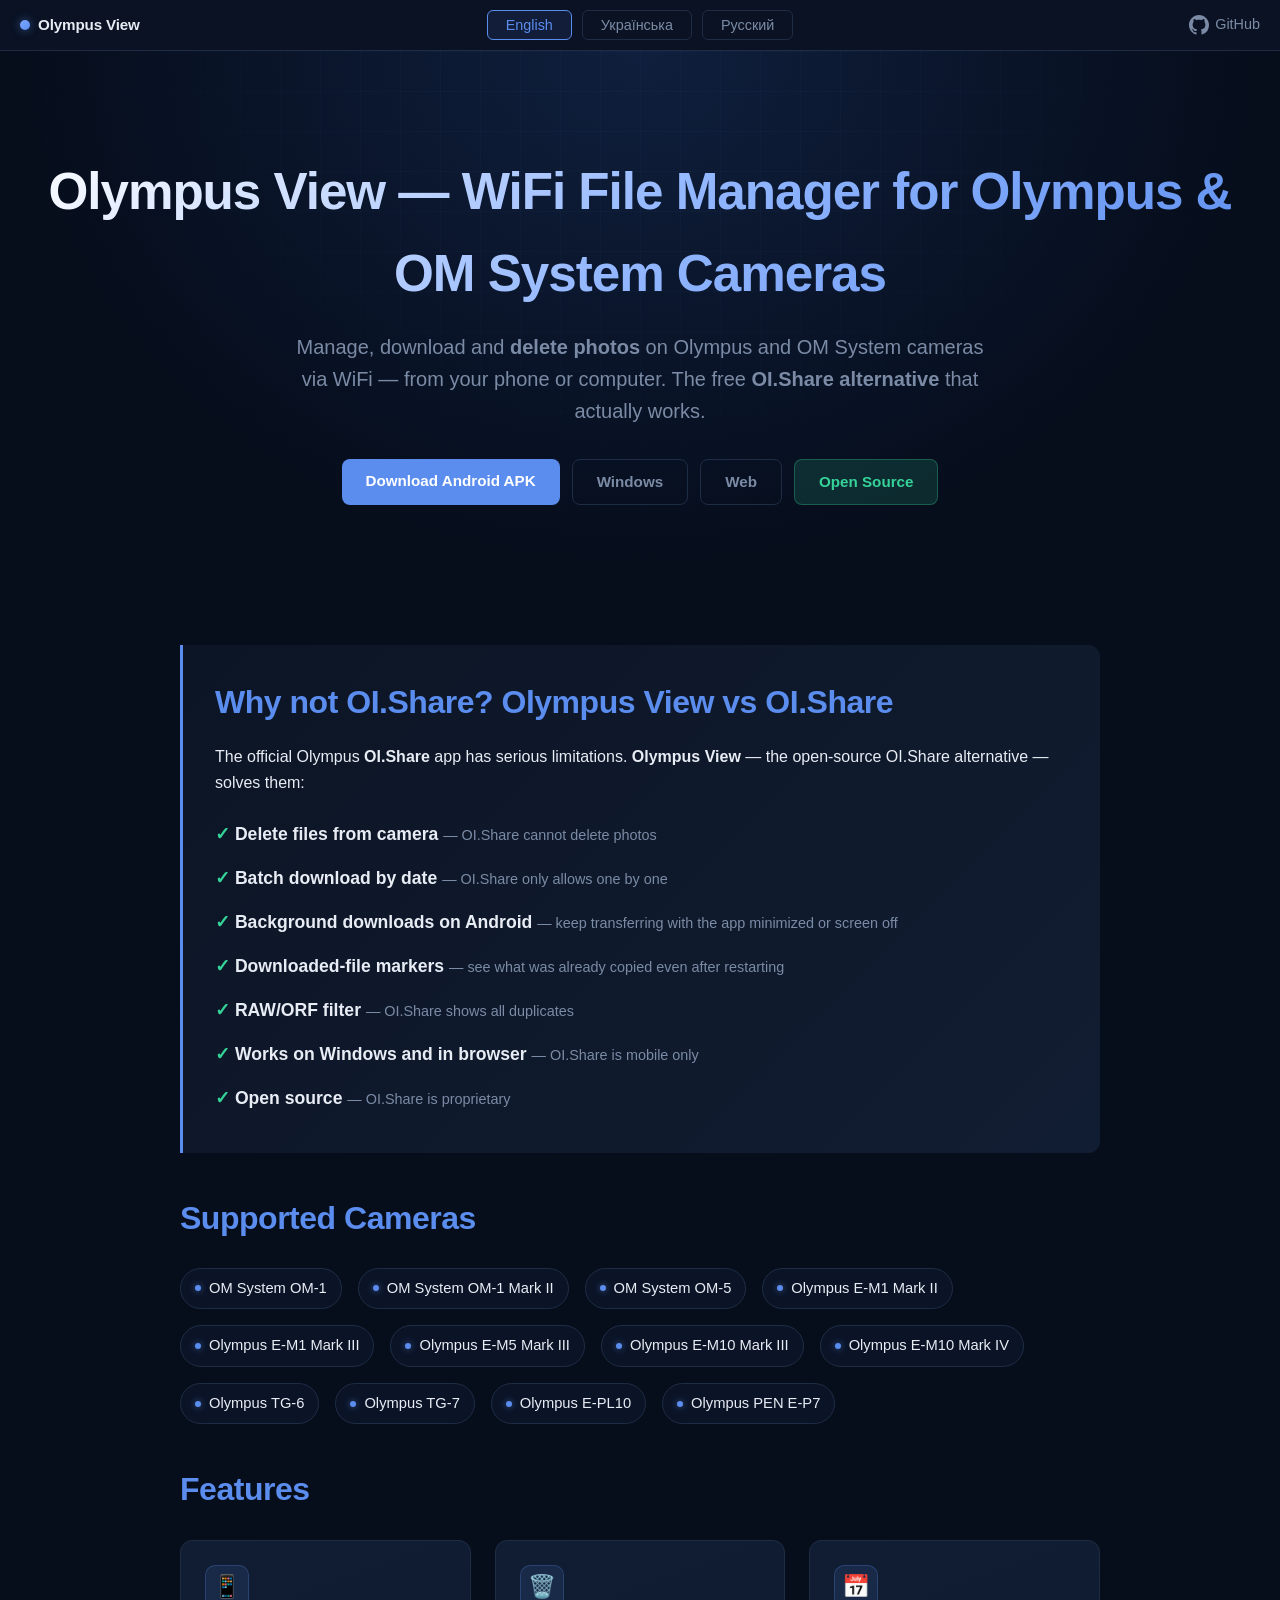
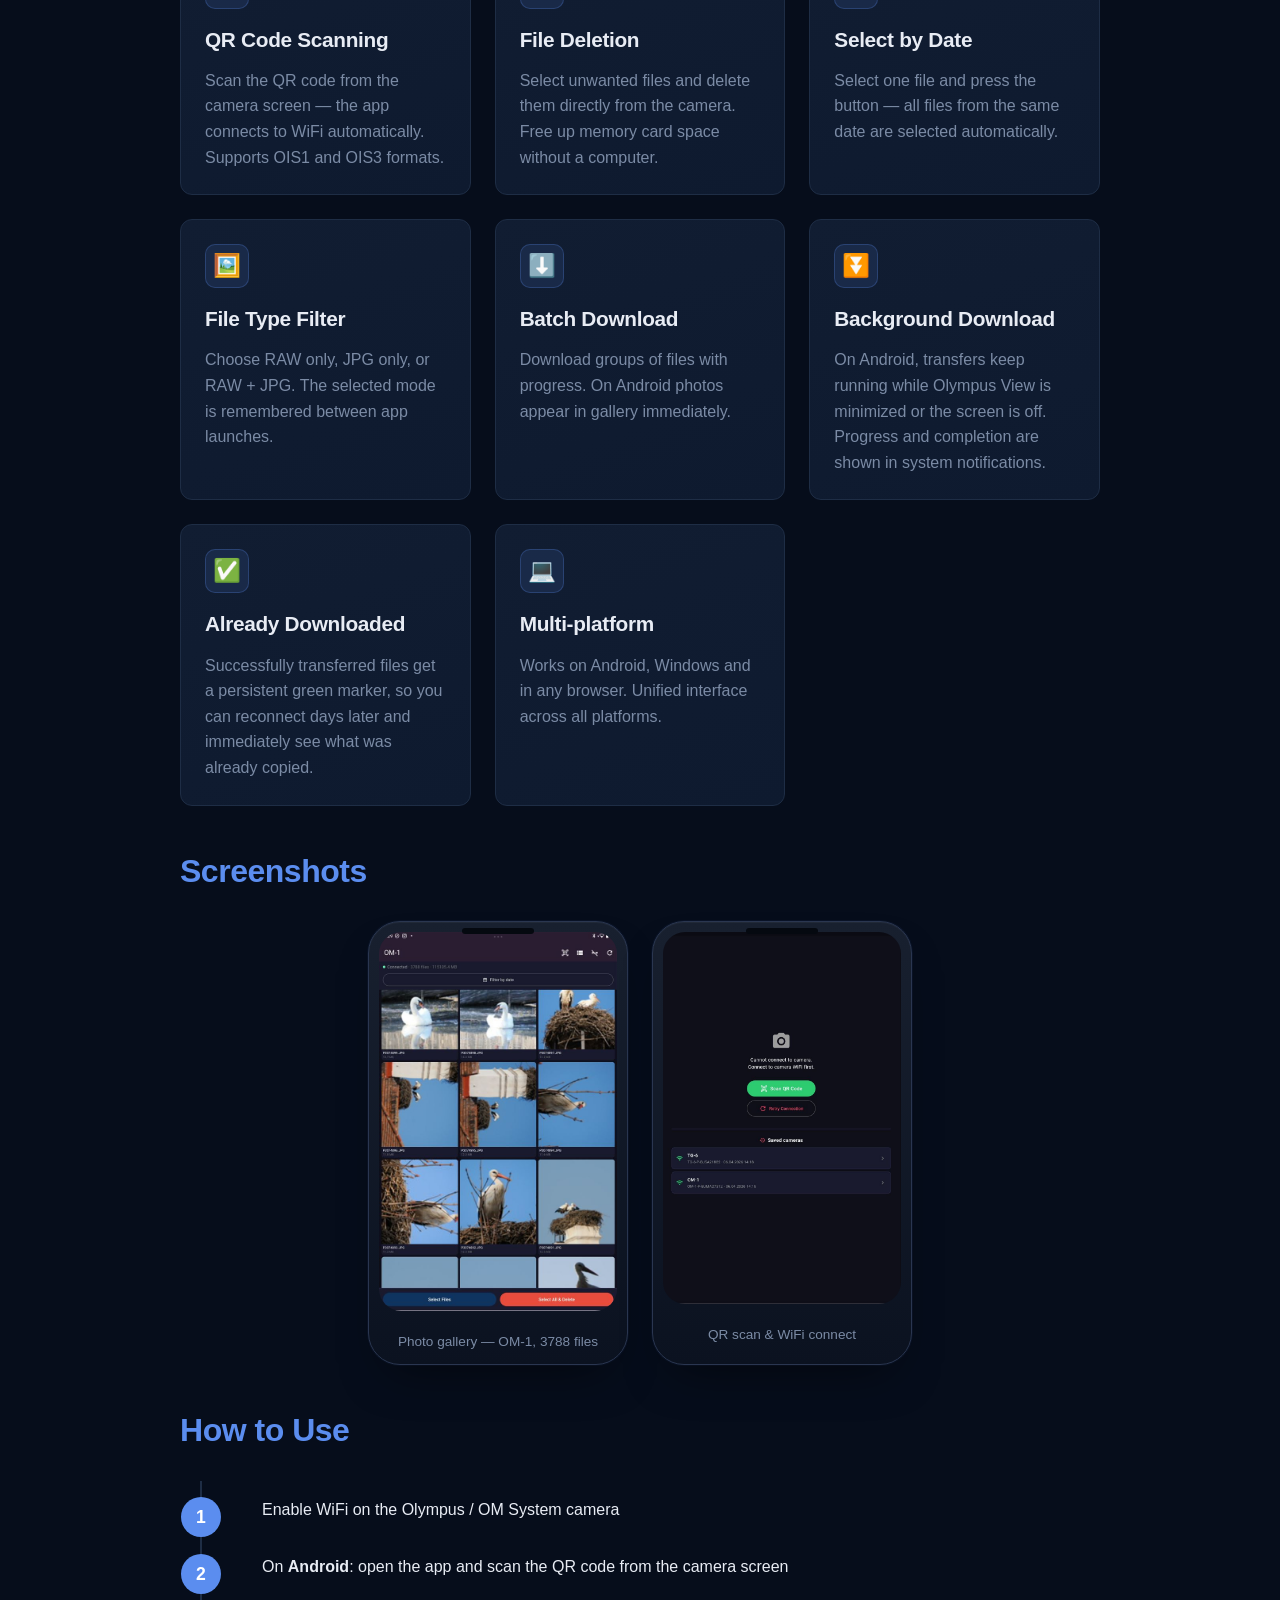
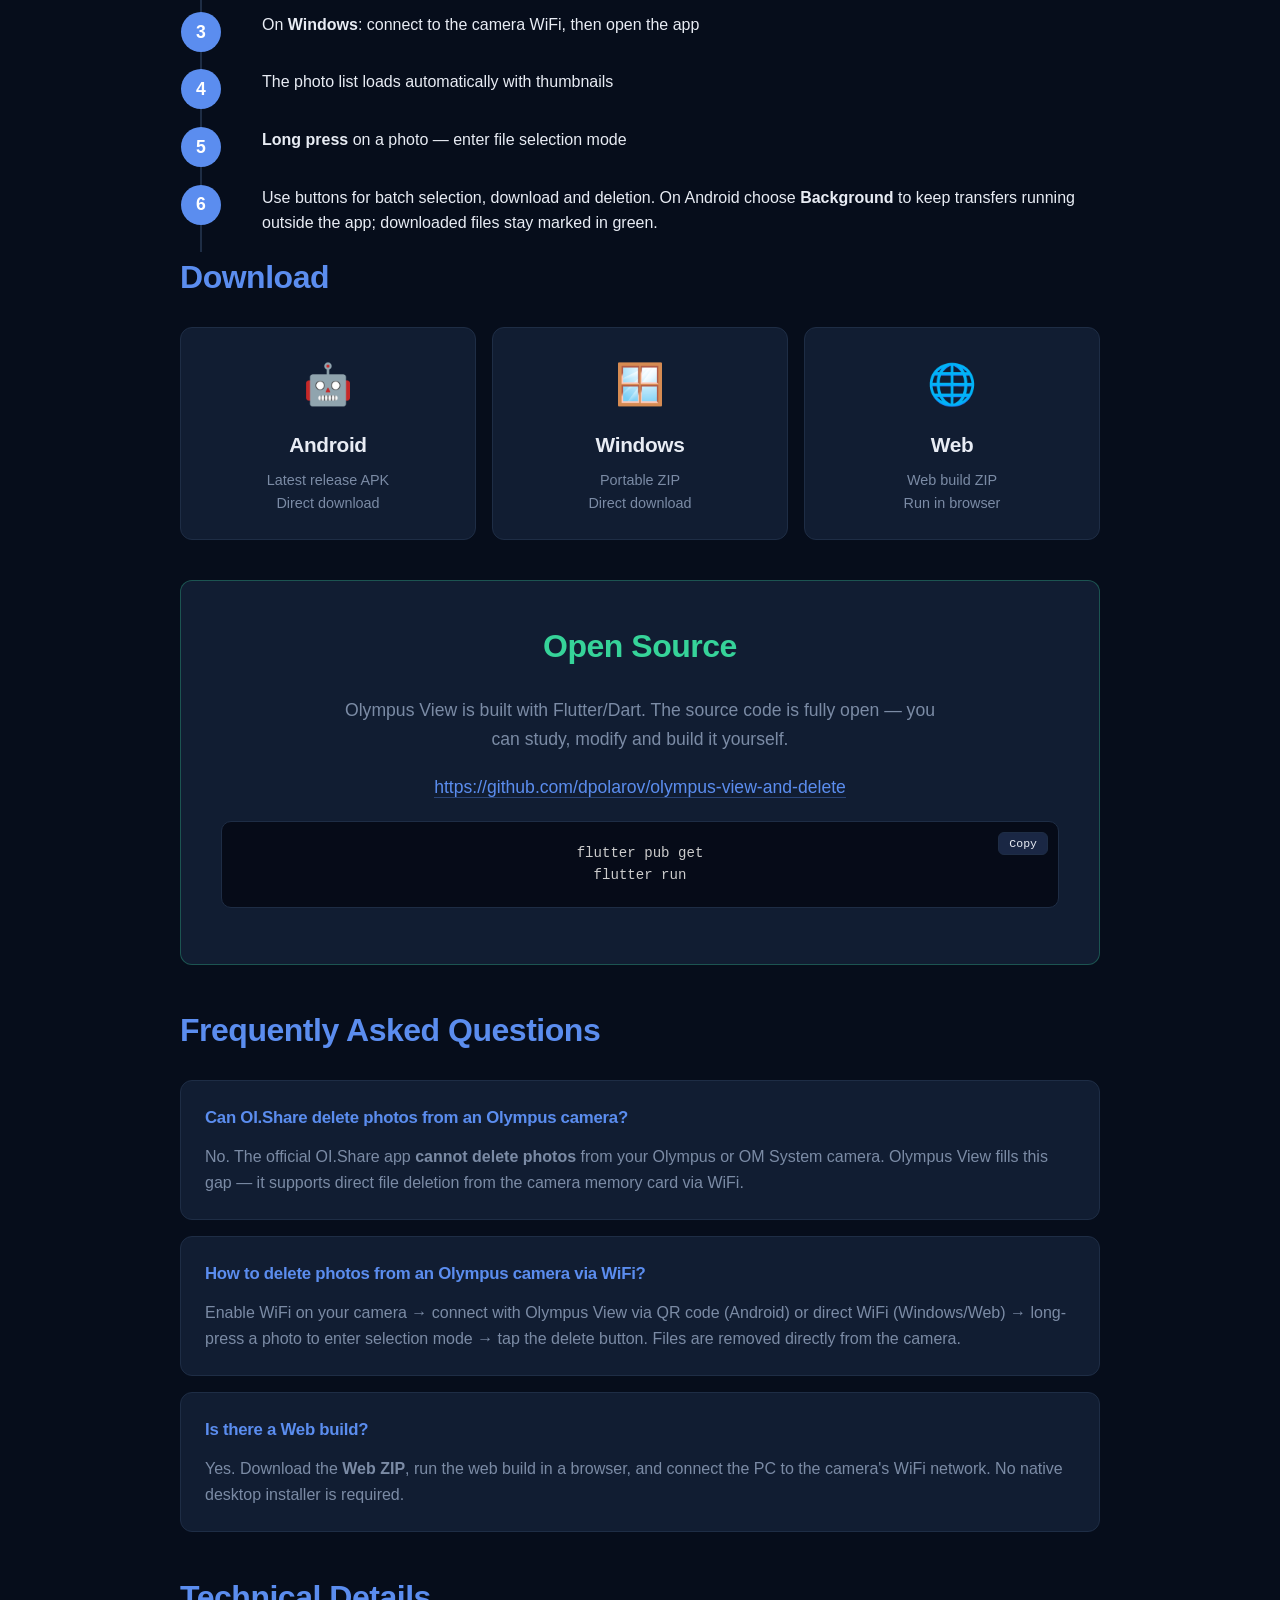
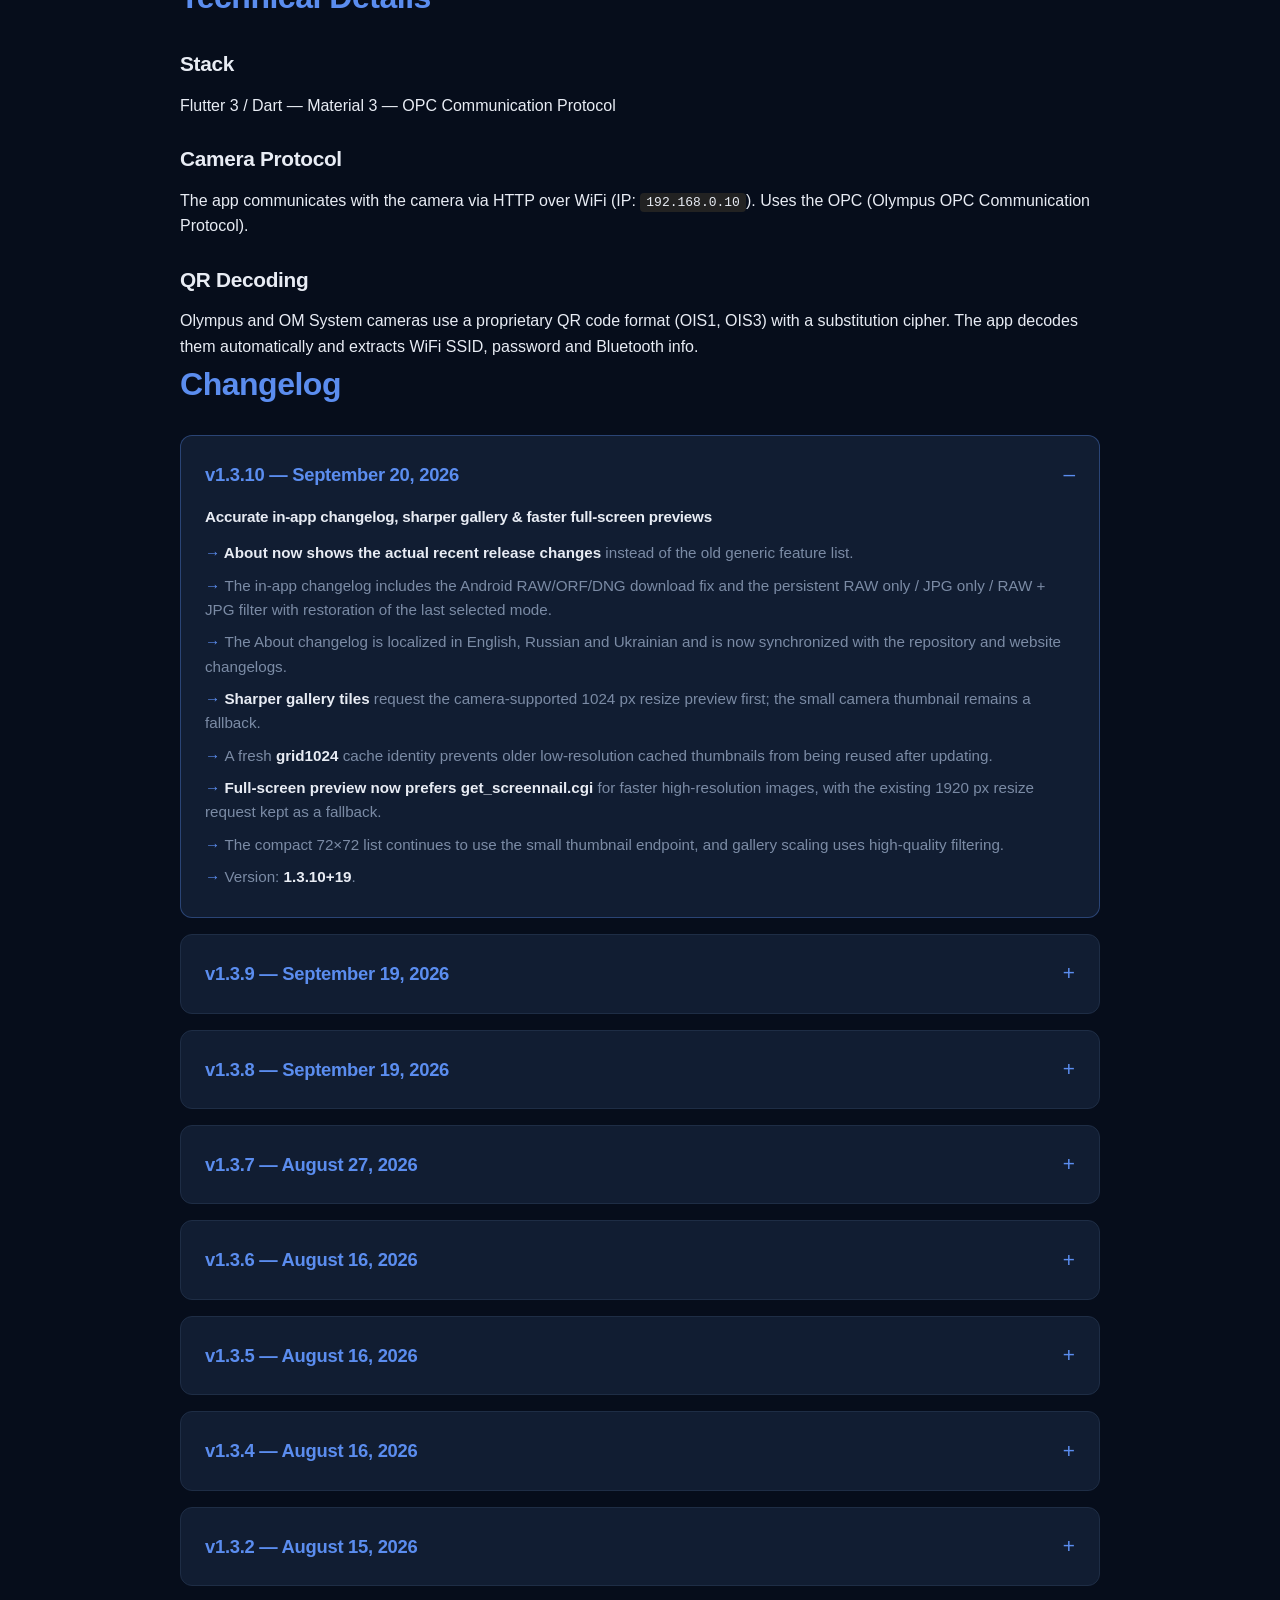
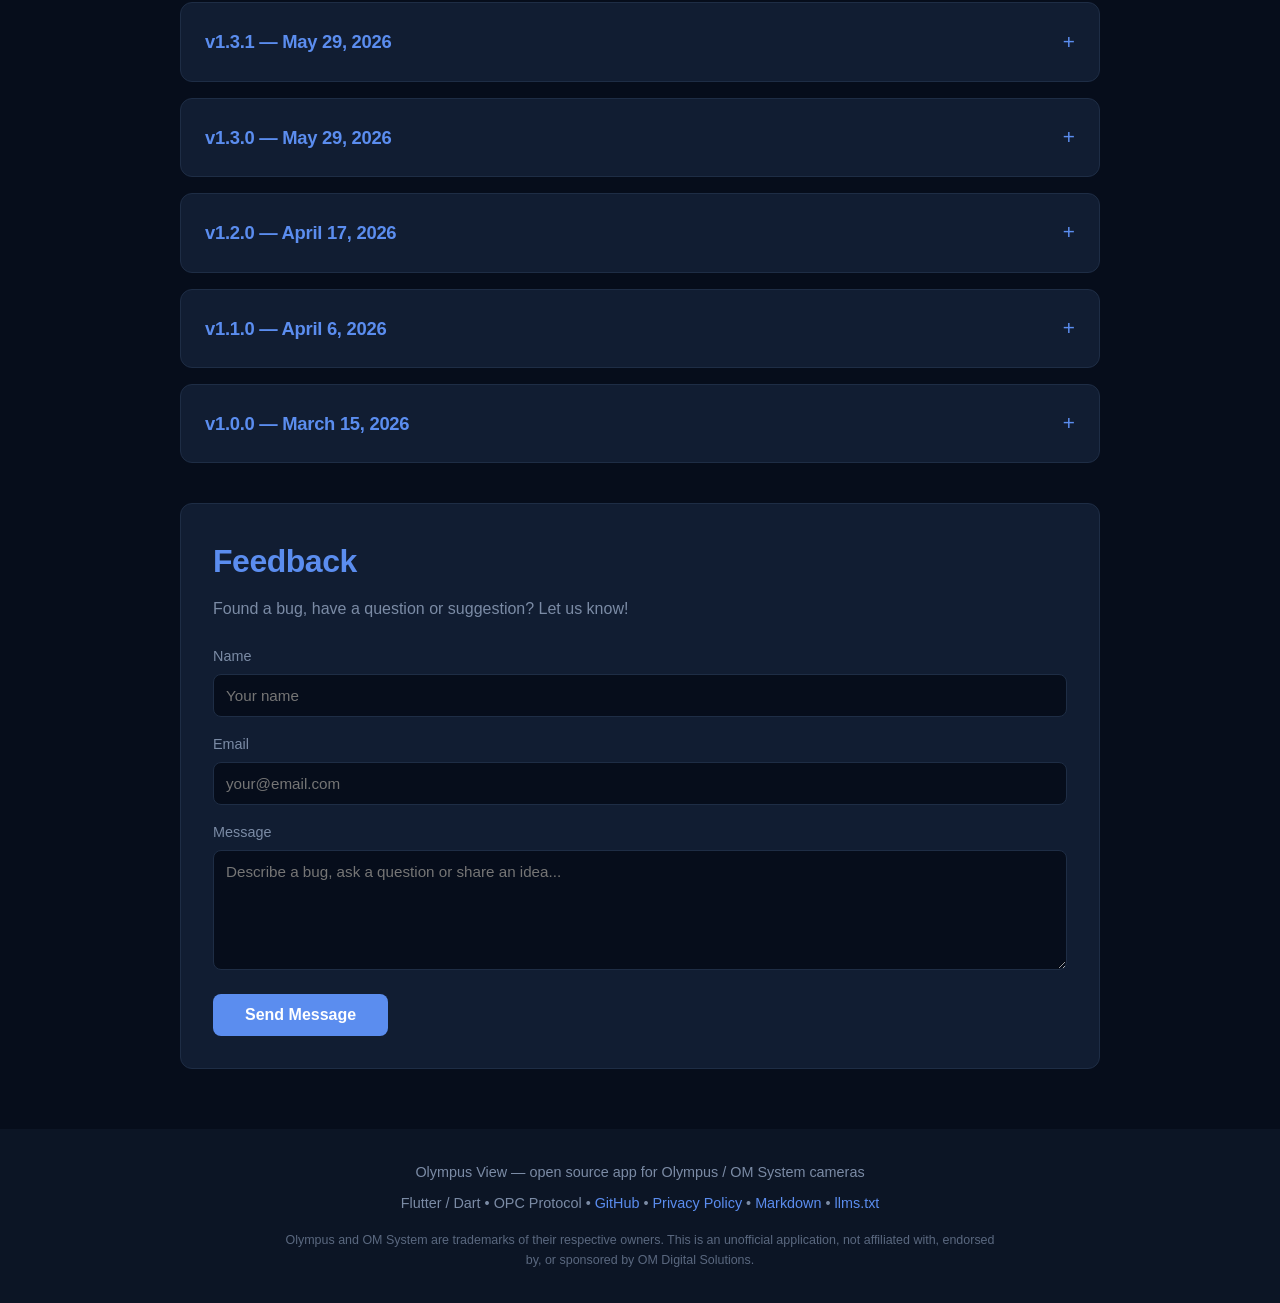
==== commit f7597107: "Sync website preview changelog for v1.3.10" ====
--- a/docs/index.html
+++ b/docs/index.html
@@ -88,7 +88,8 @@
         "Background downloads on Android with completion notifications",
         "Persistent markers for files already downloaded",
         "Persistent RAW / JPG / RAW + JPG filter",
-        "Higher-quality 480 px gallery previews",
+        "Higher-quality 1024 px gallery previews",
+        "Faster high-resolution full-screen screennail previews",
         "QR code WiFi connection (OIS1, OIS3)",
         "Multi-platform: Android, Windows, Web browser"
       ],
@@ -929,14 +930,15 @@
     <div class="changelog">
         <div class="changelog-version">
             <h3>v1.3.10 — September 20, 2026</h3>
-            <h4>Accurate in-app changelog &amp; sharper gallery thumbnails</h4>
+            <h4>Accurate in-app changelog, sharper gallery &amp; faster full-screen previews</h4>
             <ul>
                 <li><strong>About now shows the actual recent release changes</strong> instead of the old generic feature list.</li>
                 <li>The in-app changelog includes the Android RAW/ORF/DNG download fix and the persistent RAW only / JPG only / RAW + JPG filter with restoration of the last selected mode.</li>
                 <li>The About changelog is localized in English, Russian and Ukrainian and is now synchronized with the repository and website changelogs.</li>
-                <li><strong>Sharper gallery tiles</strong> request a 480 px camera preview first; the small camera thumbnail remains a fallback.</li>
-                <li>A fresh <strong>grid480</strong> cache identity prevents older low-resolution cached thumbnails from being reused after updating.</li>
-                <li>Gallery scaling now uses high-quality filtering.</li>
+                <li><strong>Sharper gallery tiles</strong> request the camera-supported 1024 px resize preview first; the small camera thumbnail remains a fallback.</li>
+                <li>A fresh <strong>grid1024</strong> cache identity prevents older low-resolution cached thumbnails from being reused after updating.</li>
+                <li><strong>Full-screen preview now prefers get_screennail.cgi</strong> for faster high-resolution images, with the existing 1920 px resize request kept as a fallback.</li>
+                <li>The compact 72×72 list continues to use the small thumbnail endpoint, and gallery scaling uses high-quality filtering.</li>
                 <li>Version: <strong>1.3.10+19</strong>.</li>
             </ul>
         </div>
@@ -1271,14 +1273,15 @@
     <div class="changelog">
         <div class="changelog-version">
             <h3>v1.3.10 — 20 вересня 2026</h3>
-            <h4>Точний changelog у застосунку та чіткіші мініатюри</h4>
+            <h4>Точний changelog у застосунку, чіткіша галерея та швидший повноекранний перегляд</h4>
             <ul>
                 <li><strong>About тепер показує реальні останні зміни</strong> замість старого загального списку можливостей.</li>
                 <li>Changelog у застосунку містить виправлення RAW/ORF/DNG на Android і фільтр лише RAW / лише JPG / RAW + JPG зі збереженням останнього режиму.</li>
                 <li>Changelog у About локалізовано англійською, російською та українською і синхронізовано з репозиторієм та сайтом.</li>
-                <li><strong>Чіткіші плитки галереї</strong> спочатку запитують 480-px preview камери; мала thumbnail залишається резервним варіантом.</li>
-                <li>Новий cache identity <strong>grid480</strong> не дозволяє повторно використовувати старі низькоякісні мініатюри після оновлення.</li>
-                <li>Масштабування галереї використовує високу якість фільтрації.</li>
+                <li><strong>Чіткіші плитки галереї</strong> спочатку запитують підтримуване камерою resize-превʼю 1024 px; мала thumbnail залишається резервним варіантом.</li>
+                <li>Новий cache identity <strong>grid1024</strong> не дозволяє повторно використовувати старі низькоякісні мініатюри після оновлення.</li>
+                <li><strong>Повноекранний перегляд тепер спочатку використовує get_screennail.cgi</strong> для швидшого високоякісного превʼю, а resize 1920 залишається запасним варіантом.</li>
+                <li>Компактний список 72×72 і надалі використовує малу thumbnail; масштабування галереї використовує високу якість фільтрації.</li>
                 <li>Версія: <strong>1.3.10+19</strong>.</li>
             </ul>
         </div>
@@ -1629,14 +1632,15 @@
     <div class="changelog">
         <div class="changelog-version">
             <h3>v1.3.10 — 20 сентября 2026</h3>
-            <h4>Правильный changelog в приложении и более чёткие миниатюры</h4>
+            <h4>Правильный changelog, более чёткая галерея и быстрый полноэкранный просмотр</h4>
             <ul>
                 <li><strong>About теперь показывает реальные последние изменения</strong> вместо старого общего списка возможностей.</li>
                 <li>Changelog в приложении содержит исправление RAW/ORF/DNG на Android и фильтр только RAW / только JPG / RAW + JPG с сохранением последнего режима.</li>
                 <li>Changelog в About локализован на английский, русский и украинский и синхронизирован с репозиторием и сайтом.</li>
-                <li><strong>Более чёткие плитки галереи</strong> сначала запрашивают 480-px preview камеры; маленькая thumbnail остаётся запасным вариантом.</li>
-                <li>Новый cache identity <strong>grid480</strong> не позволяет повторно использовать старые низкокачественные миниатюры после обновления.</li>
-                <li>Масштабирование галереи использует высокое качество фильтрации.</li>
+                <li><strong>Более чёткие плитки галереи</strong> сначала запрашивают поддерживаемое камерой resize-превью 1024 px; маленькая thumbnail остаётся запасным вариантом.</li>
+                <li>Новый cache identity <strong>grid1024</strong> не позволяет повторно использовать старые низкокачественные миниатюры после обновления.</li>
+                <li><strong>Полноэкранный просмотр теперь сначала использует get_screennail.cgi</strong> для более быстрого высококачественного превью, а resize 1920 остаётся запасным вариантом.</li>
+                <li>Компактный список 72×72 по-прежнему использует маленькую thumbnail; масштабирование галереи использует высокое качество фильтрации.</li>
                 <li>Версия: <strong>1.3.10+19</strong>.</li>
             </ul>
         </div>
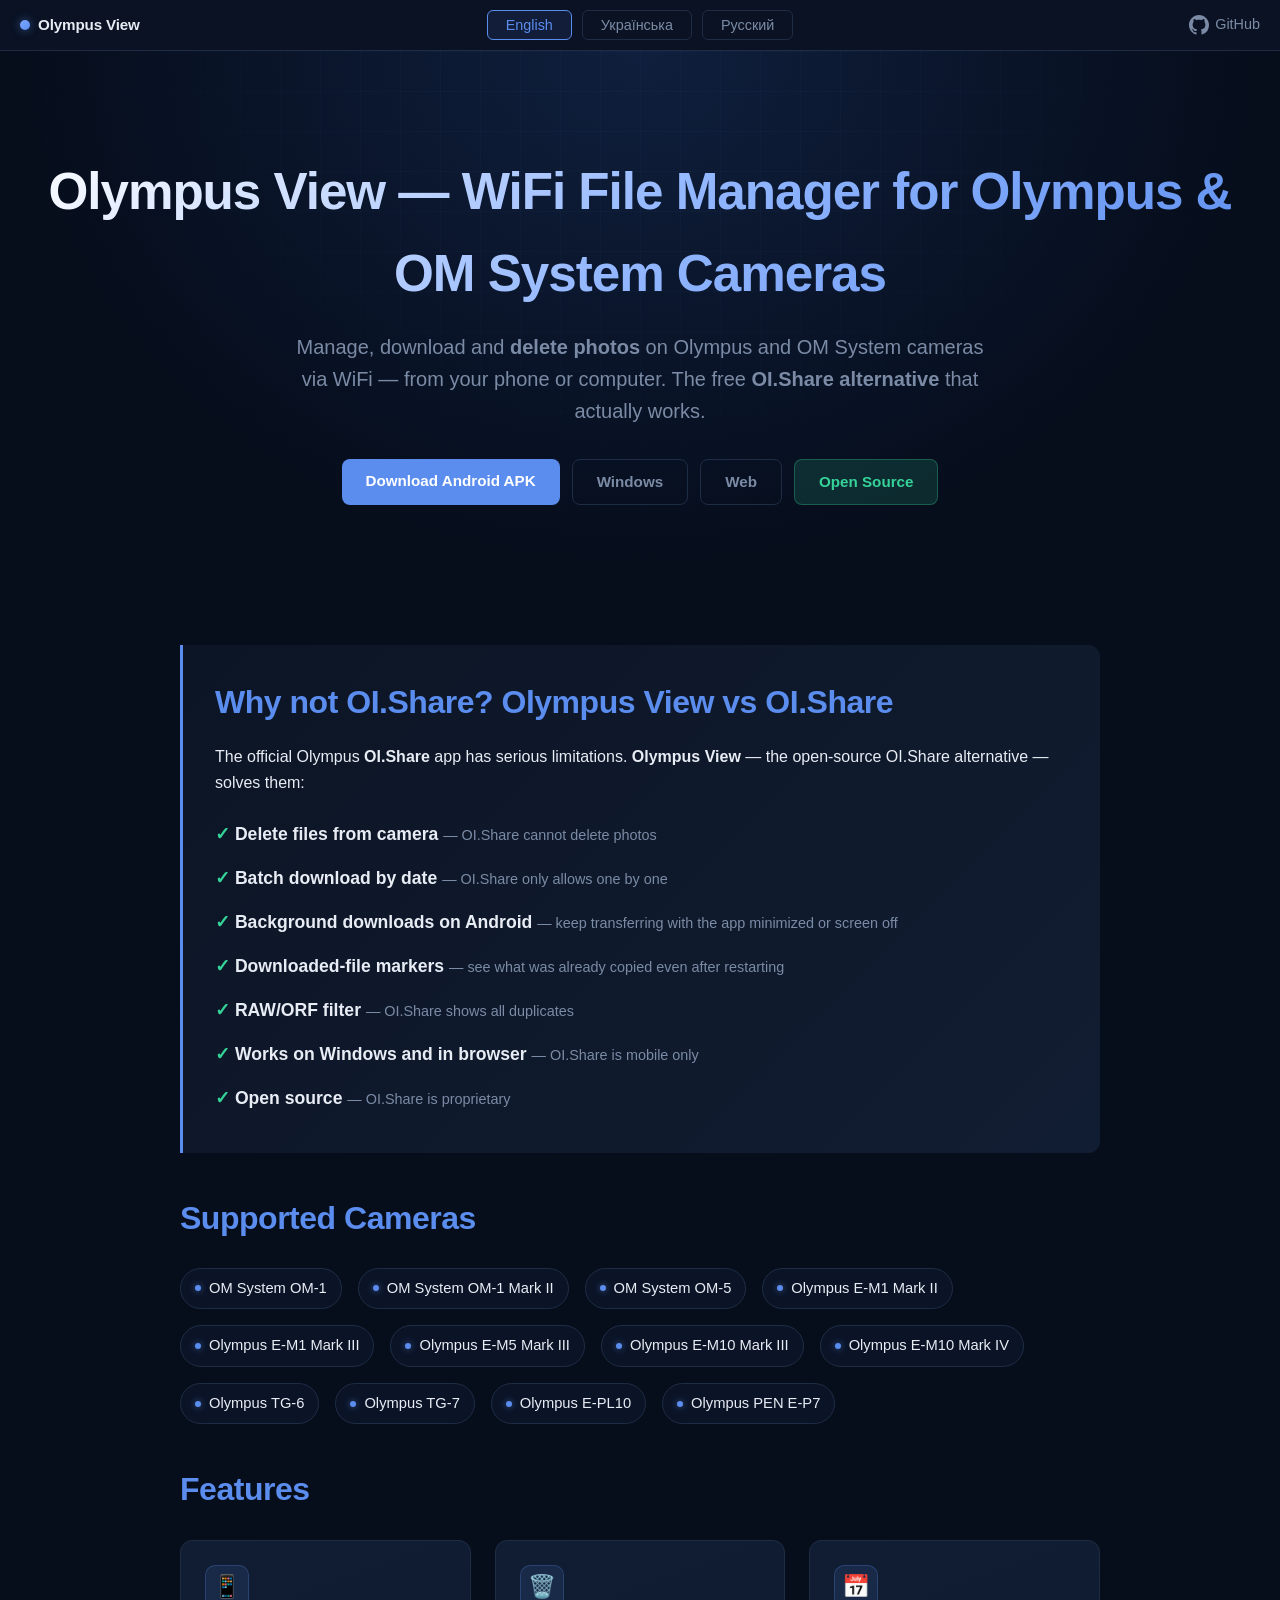
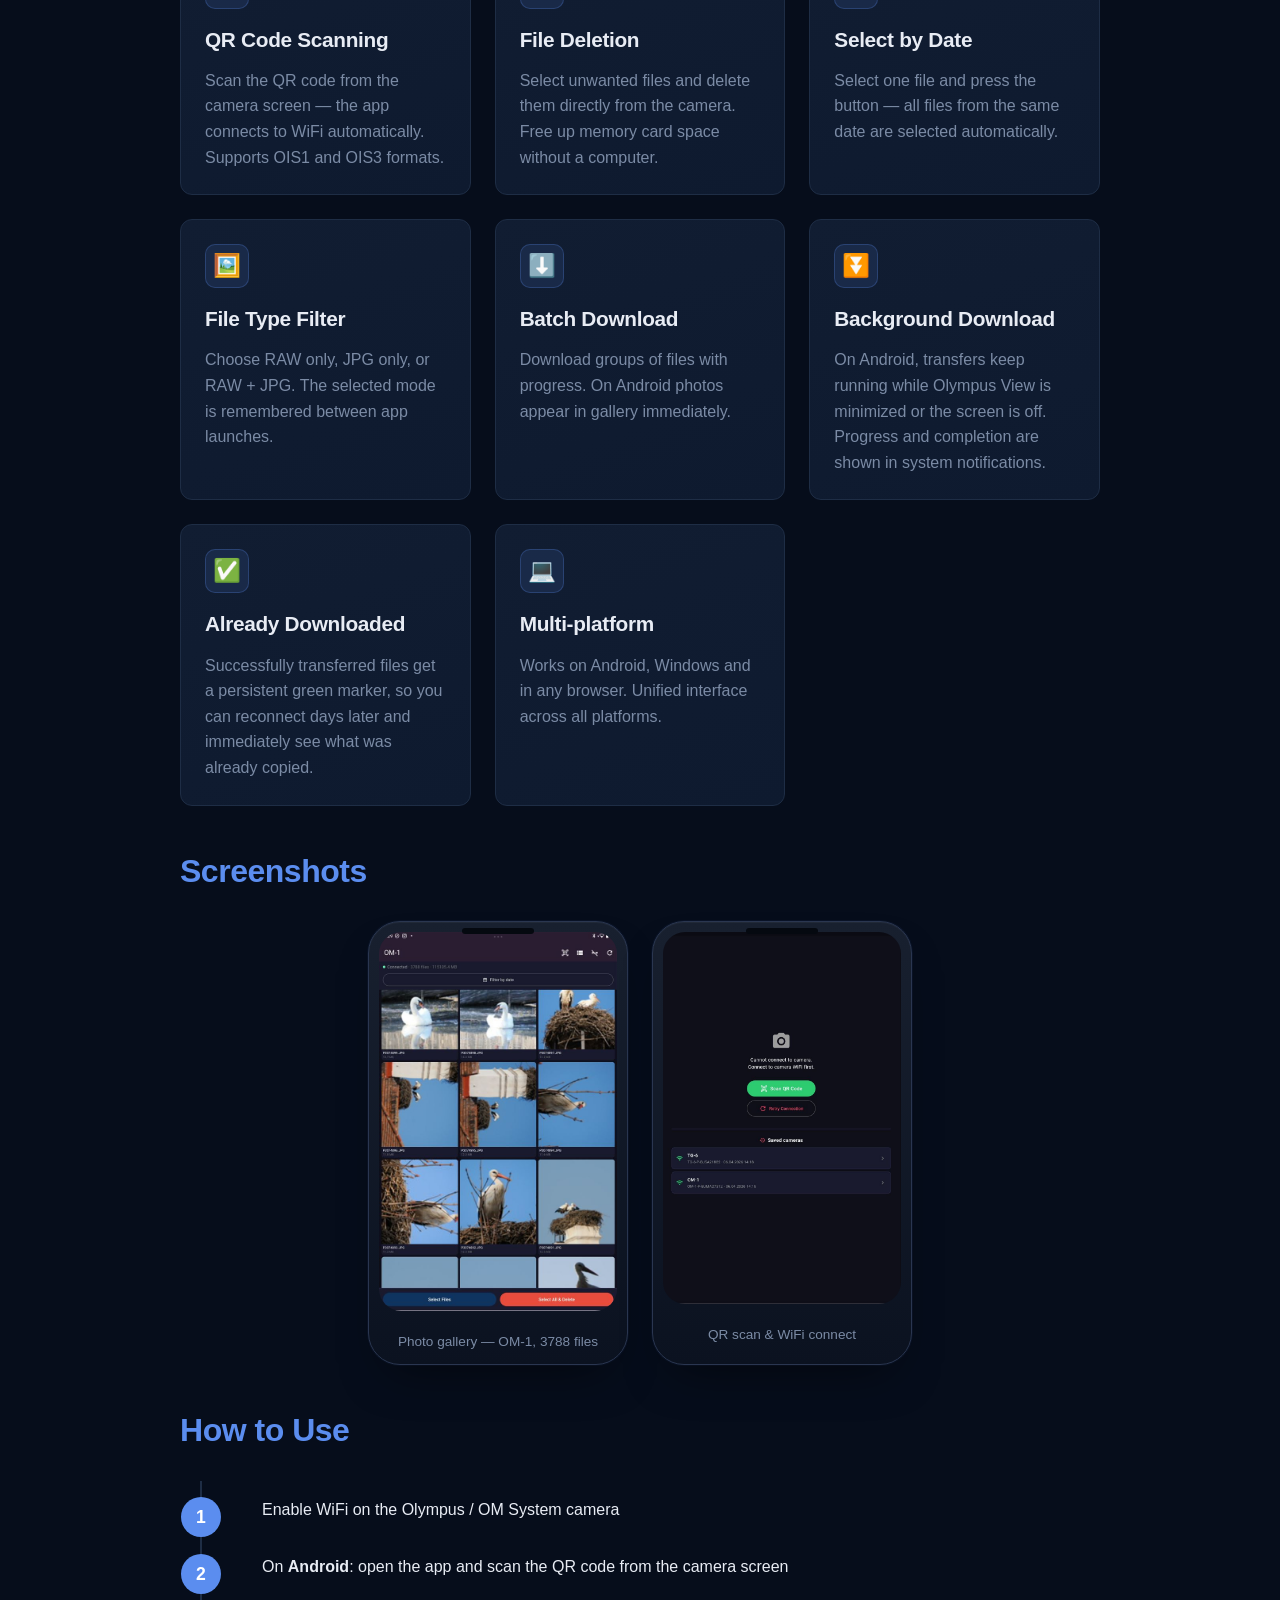
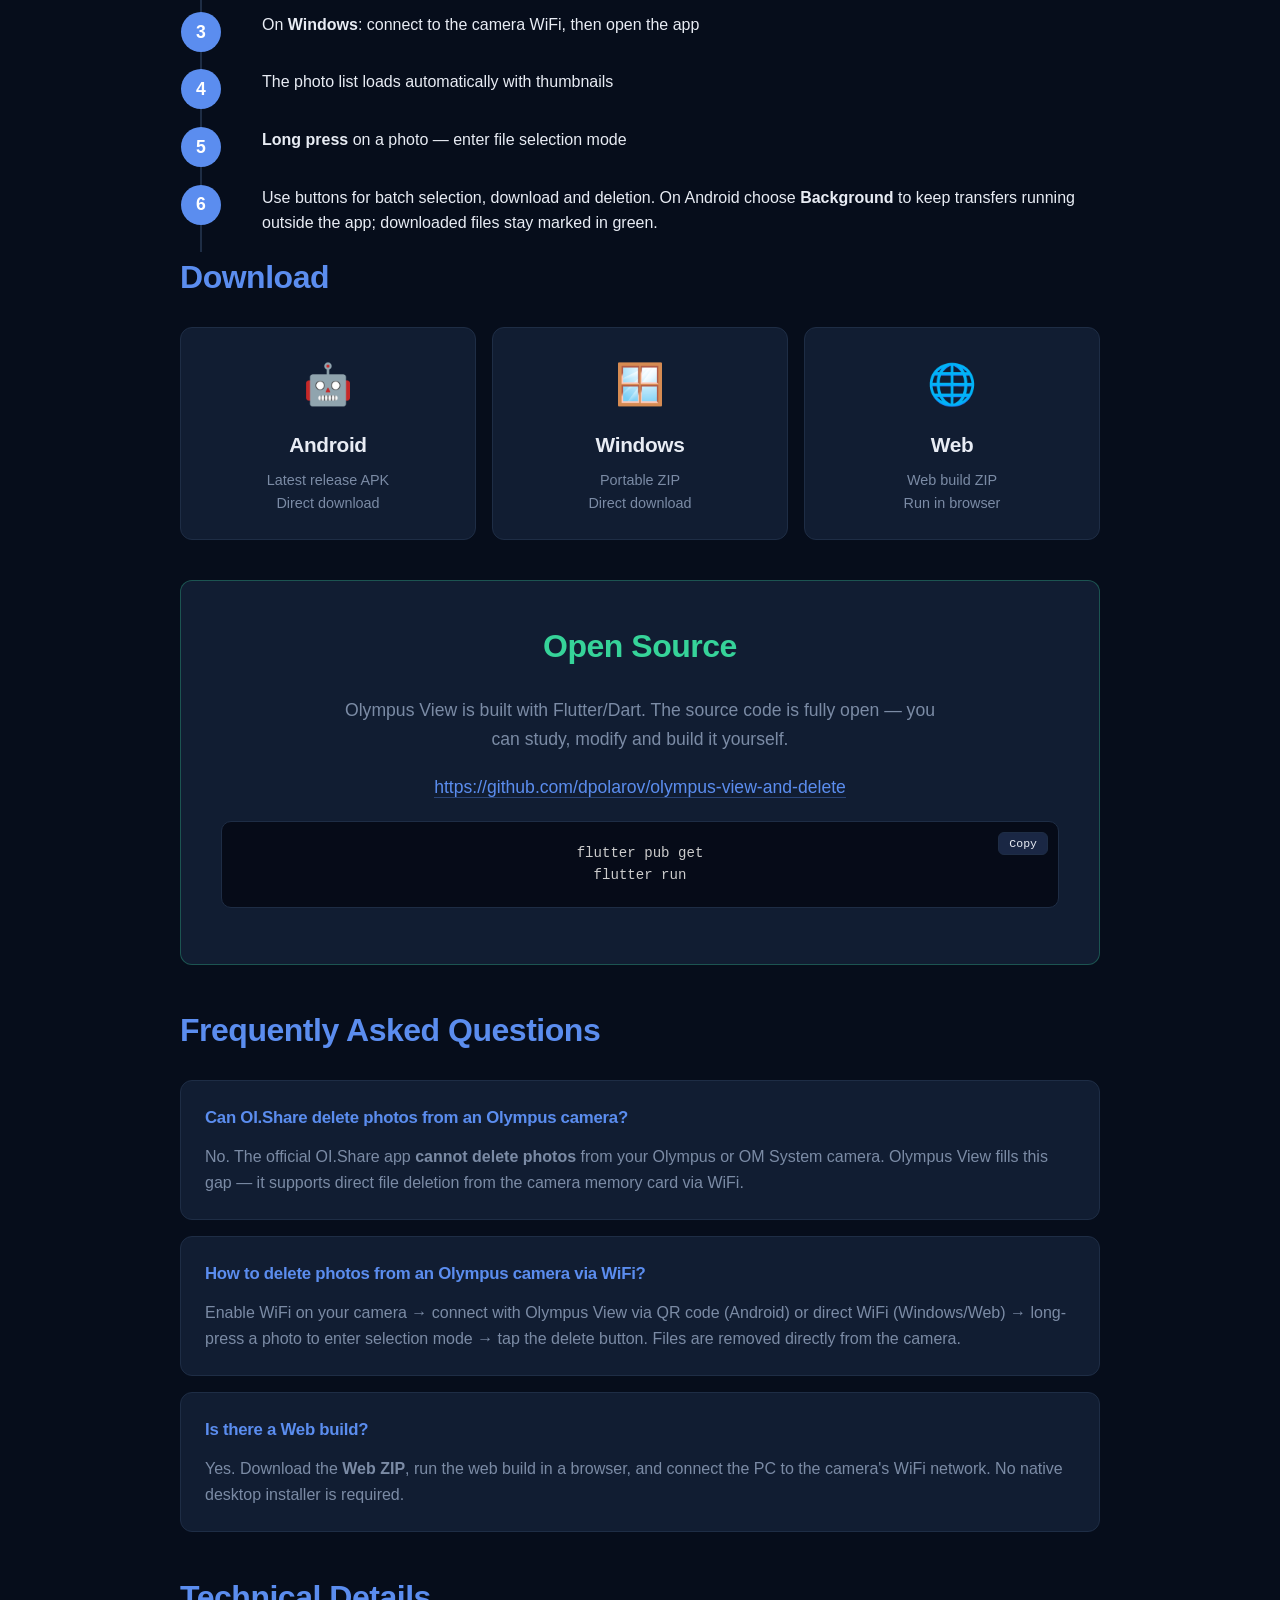
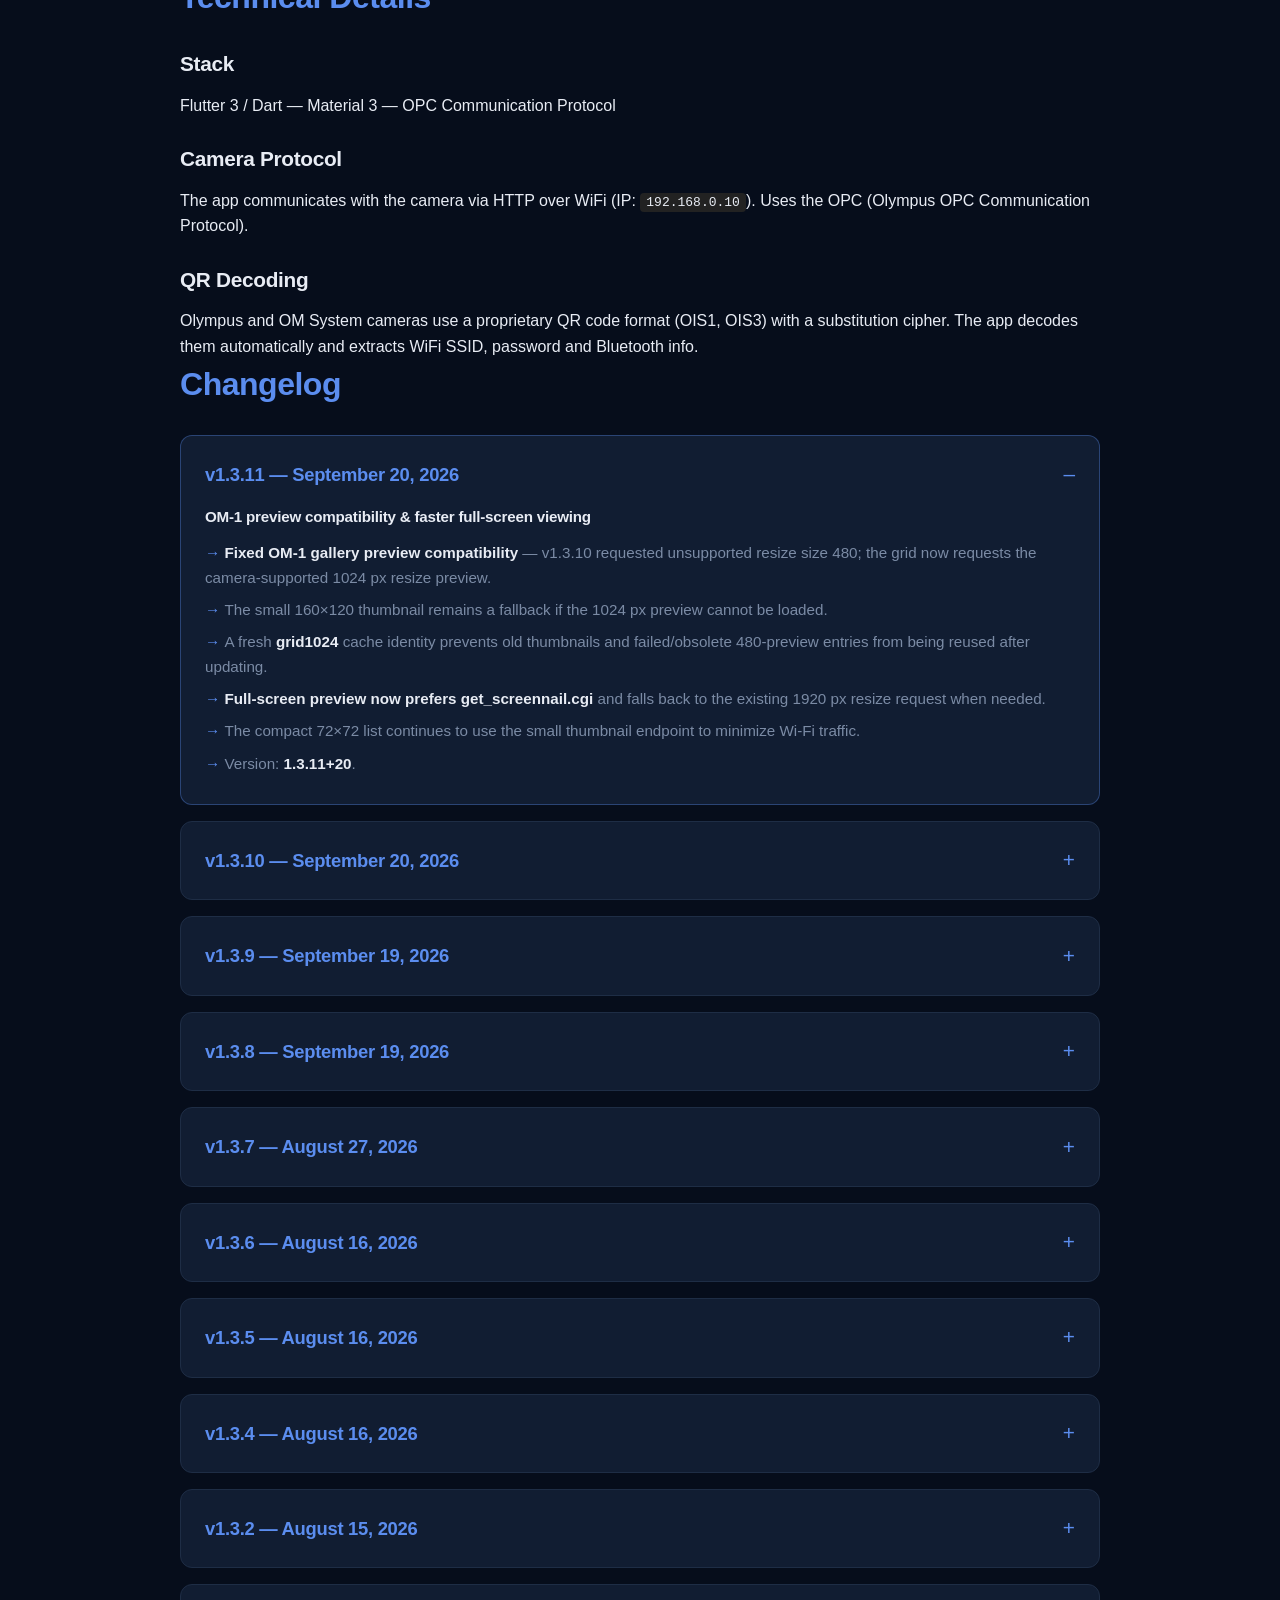
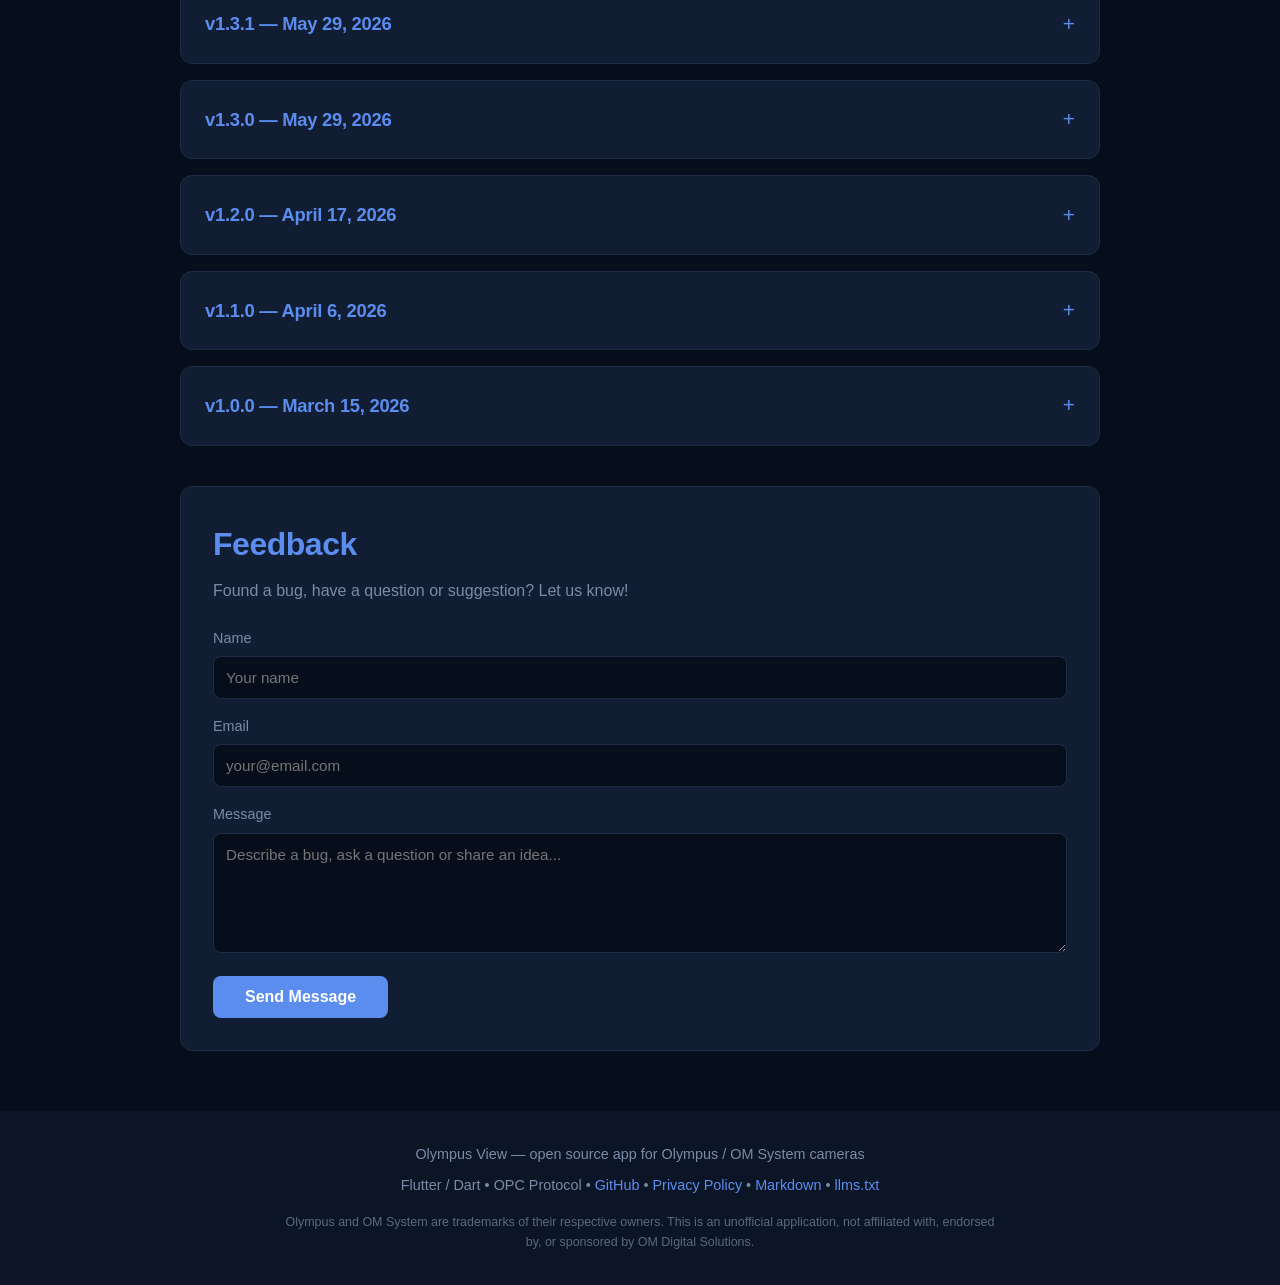
==== commit 91afb93b: "Update website changelog for v1.3.11" ====
--- a/docs/index.html
+++ b/docs/index.html
@@ -68,11 +68,11 @@
       "url": "https://dpolarov.github.io/olympus-view-and-delete/",
       "downloadUrl": "https://github.com/dpolarov/olympus-view-and-delete/releases/latest/download/OlympusView-Android.apk",
       "sameAs": "https://github.com/dpolarov/olympus-view-and-delete",
-      "softwareVersion": "1.3.10",
+      "softwareVersion": "1.3.11",
       "datePublished": "2026-03-15",
       "dateModified": "2026-09-20",
       "isAccessibleForFree": true,
-      "releaseNotes": "https://github.com/dpolarov/olympus-view-and-delete/releases/tag/v1.3.10",
+      "releaseNotes": "https://github.com/dpolarov/olympus-view-and-delete/releases/tag/v1.3.11",
       "offers": {
         "@type": "Offer",
         "price": "0",
@@ -929,16 +929,27 @@
     <h2 id="changelog-en">Changelog</h2>
     <div class="changelog">
         <div class="changelog-version">
+            <h3>v1.3.11 — September 20, 2026</h3>
+            <h4>OM-1 preview compatibility &amp; faster full-screen viewing</h4>
+            <ul>
+                <li><strong>Fixed OM-1 gallery preview compatibility</strong> — v1.3.10 requested unsupported resize size 480; the grid now requests the camera-supported 1024 px resize preview.</li>
+                <li>The small 160×120 thumbnail remains a fallback if the 1024 px preview cannot be loaded.</li>
+                <li>A fresh <strong>grid1024</strong> cache identity prevents old thumbnails and failed/obsolete 480-preview entries from being reused after updating.</li>
+                <li><strong>Full-screen preview now prefers get_screennail.cgi</strong> and falls back to the existing 1920 px resize request when needed.</li>
+                <li>The compact 72×72 list continues to use the small thumbnail endpoint to minimize Wi-Fi traffic.</li>
+                <li>Version: <strong>1.3.11+20</strong>.</li>
+            </ul>
+        </div>
+        <div class="changelog-version">
             <h3>v1.3.10 — September 20, 2026</h3>
-            <h4>Accurate in-app changelog, sharper gallery &amp; faster full-screen previews</h4>
+            <h4>Accurate in-app changelog &amp; sharper gallery thumbnails</h4>
             <ul>
                 <li><strong>About now shows the actual recent release changes</strong> instead of the old generic feature list.</li>
                 <li>The in-app changelog includes the Android RAW/ORF/DNG download fix and the persistent RAW only / JPG only / RAW + JPG filter with restoration of the last selected mode.</li>
                 <li>The About changelog is localized in English, Russian and Ukrainian and is now synchronized with the repository and website changelogs.</li>
-                <li><strong>Sharper gallery tiles</strong> request the camera-supported 1024 px resize preview first; the small camera thumbnail remains a fallback.</li>
-                <li>A fresh <strong>grid1024</strong> cache identity prevents older low-resolution cached thumbnails from being reused after updating.</li>
-                <li><strong>Full-screen preview now prefers get_screennail.cgi</strong> for faster high-resolution images, with the existing 1920 px resize request kept as a fallback.</li>
-                <li>The compact 72×72 list continues to use the small thumbnail endpoint, and gallery scaling uses high-quality filtering.</li>
+                <li><strong>Sharper gallery tiles</strong> request a 480 px camera resize preview first; the small camera thumbnail remains a fallback.</li>
+                <li>A fresh <strong>grid480</strong> cache identity prevents older low-resolution cached thumbnails from being reused after updating.</li>
+                <li>Gallery scaling uses high-quality Flutter filtering.</li>
                 <li>Version: <strong>1.3.10+19</strong>.</li>
             </ul>
         </div>
@@ -1272,16 +1283,27 @@
     <h2 id="changelog-uk">Журнал змін</h2>
     <div class="changelog">
         <div class="changelog-version">
+            <h3>v1.3.11 — 20 вересня 2026</h3>
+            <h4>Сумісність превʼю з OM-1 і швидший повноекранний перегляд</h4>
+            <ul>
+                <li><strong>Виправлено сумісність превʼю галереї з OM-1</strong> — v1.3.10 запитував непідтримуваний resize-розмір 480; тепер сітка використовує підтримуване resize-превʼю 1024 px.</li>
+                <li>Мала 160×120 thumbnail залишається резервним варіантом, якщо 1024 px preview не завантажується.</li>
+                <li>Новий cache identity <strong>grid1024</strong> не дозволяє повторно використовувати старі мініатюри та невдалі/застарілі 480-preview після оновлення.</li>
+                <li><strong>Повноекранний перегляд спочатку використовує get_screennail.cgi</strong> і за потреби переходить на resize 1920.</li>
+                <li>Компактний список 72×72 і надалі використовує малу thumbnail, щоб не витрачати зайвий Wi-Fi-трафік.</li>
+                <li>Версія: <strong>1.3.11+20</strong>.</li>
+            </ul>
+        </div>
+        <div class="changelog-version">
             <h3>v1.3.10 — 20 вересня 2026</h3>
-            <h4>Точний changelog у застосунку, чіткіша галерея та швидший повноекранний перегляд</h4>
+            <h4>Точний changelog у застосунку та чіткіші мініатюри</h4>
             <ul>
                 <li><strong>About тепер показує реальні останні зміни</strong> замість старого загального списку можливостей.</li>
                 <li>Changelog у застосунку містить виправлення RAW/ORF/DNG на Android і фільтр лише RAW / лише JPG / RAW + JPG зі збереженням останнього режиму.</li>
                 <li>Changelog у About локалізовано англійською, російською та українською і синхронізовано з репозиторієм та сайтом.</li>
-                <li><strong>Чіткіші плитки галереї</strong> спочатку запитують підтримуване камерою resize-превʼю 1024 px; мала thumbnail залишається резервним варіантом.</li>
-                <li>Новий cache identity <strong>grid1024</strong> не дозволяє повторно використовувати старі низькоякісні мініатюри після оновлення.</li>
-                <li><strong>Повноекранний перегляд тепер спочатку використовує get_screennail.cgi</strong> для швидшого високоякісного превʼю, а resize 1920 залишається запасним варіантом.</li>
-                <li>Компактний список 72×72 і надалі використовує малу thumbnail; масштабування галереї використовує високу якість фільтрації.</li>
+                <li><strong>Чіткіші плитки галереї</strong> у цій опублікованій версії спочатку запитували resize-превʼю 480 px; мала thumbnail залишалася резервним варіантом.</li>
+                <li>Для цієї версії використовувався cache identity <strong>grid480</strong>.</li>
+                <li>Масштабування галереї використовує високу якість фільтрації Flutter.</li>
                 <li>Версія: <strong>1.3.10+19</strong>.</li>
             </ul>
         </div>
@@ -1631,16 +1653,27 @@
     <h2 id="changelog-ru">Журнал изменений</h2>
     <div class="changelog">
         <div class="changelog-version">
+            <h3>v1.3.11 — 20 сентября 2026</h3>
+            <h4>Совместимость превью с OM-1 и быстрый полноэкранный просмотр</h4>
+            <ul>
+                <li><strong>Исправлена совместимость превью галереи с OM-1</strong> — v1.3.10 запрашивал неподдерживаемый resize-размер 480; теперь сетка использует поддерживаемое resize-превью 1024 px.</li>
+                <li>Маленькая 160×120 thumbnail остаётся запасным вариантом, если 1024 px preview не загрузится.</li>
+                <li>Новый cache identity <strong>grid1024</strong> не позволяет повторно использовать старые миниатюры и неудачные/устаревшие 480-preview после обновления.</li>
+                <li><strong>Полноэкранный просмотр сначала использует get_screennail.cgi</strong> и при необходимости переключается на resize 1920.</li>
+                <li>Компактный список 72×72 по-прежнему использует маленькую thumbnail, чтобы не расходовать лишний Wi-Fi-трафик.</li>
+                <li>Версия: <strong>1.3.11+20</strong>.</li>
+            </ul>
+        </div>
+        <div class="changelog-version">
             <h3>v1.3.10 — 20 сентября 2026</h3>
-            <h4>Правильный changelog, более чёткая галерея и быстрый полноэкранный просмотр</h4>
+            <h4>Правильный changelog в приложении и более чёткие миниатюры</h4>
             <ul>
                 <li><strong>About теперь показывает реальные последние изменения</strong> вместо старого общего списка возможностей.</li>
                 <li>Changelog в приложении содержит исправление RAW/ORF/DNG на Android и фильтр только RAW / только JPG / RAW + JPG с сохранением последнего режима.</li>
                 <li>Changelog в About локализован на английский, русский и украинский и синхронизирован с репозиторием и сайтом.</li>
-                <li><strong>Более чёткие плитки галереи</strong> сначала запрашивают поддерживаемое камерой resize-превью 1024 px; маленькая thumbnail остаётся запасным вариантом.</li>
-                <li>Новый cache identity <strong>grid1024</strong> не позволяет повторно использовать старые низкокачественные миниатюры после обновления.</li>
-                <li><strong>Полноэкранный просмотр теперь сначала использует get_screennail.cgi</strong> для более быстрого высококачественного превью, а resize 1920 остаётся запасным вариантом.</li>
-                <li>Компактный список 72×72 по-прежнему использует маленькую thumbnail; масштабирование галереи использует высокое качество фильтрации.</li>
+                <li><strong>Более чёткие плитки галереи</strong> в этой опубликованной версии сначала запрашивали resize-превью 480 px; маленькая thumbnail оставалась запасным вариантом.</li>
+                <li>Для этой версии использовался cache identity <strong>grid480</strong>.</li>
+                <li>Масштабирование галереи использует высокое качество фильтрации Flutter.</li>
                 <li>Версия: <strong>1.3.10+19</strong>.</li>
             </ul>
         </div>
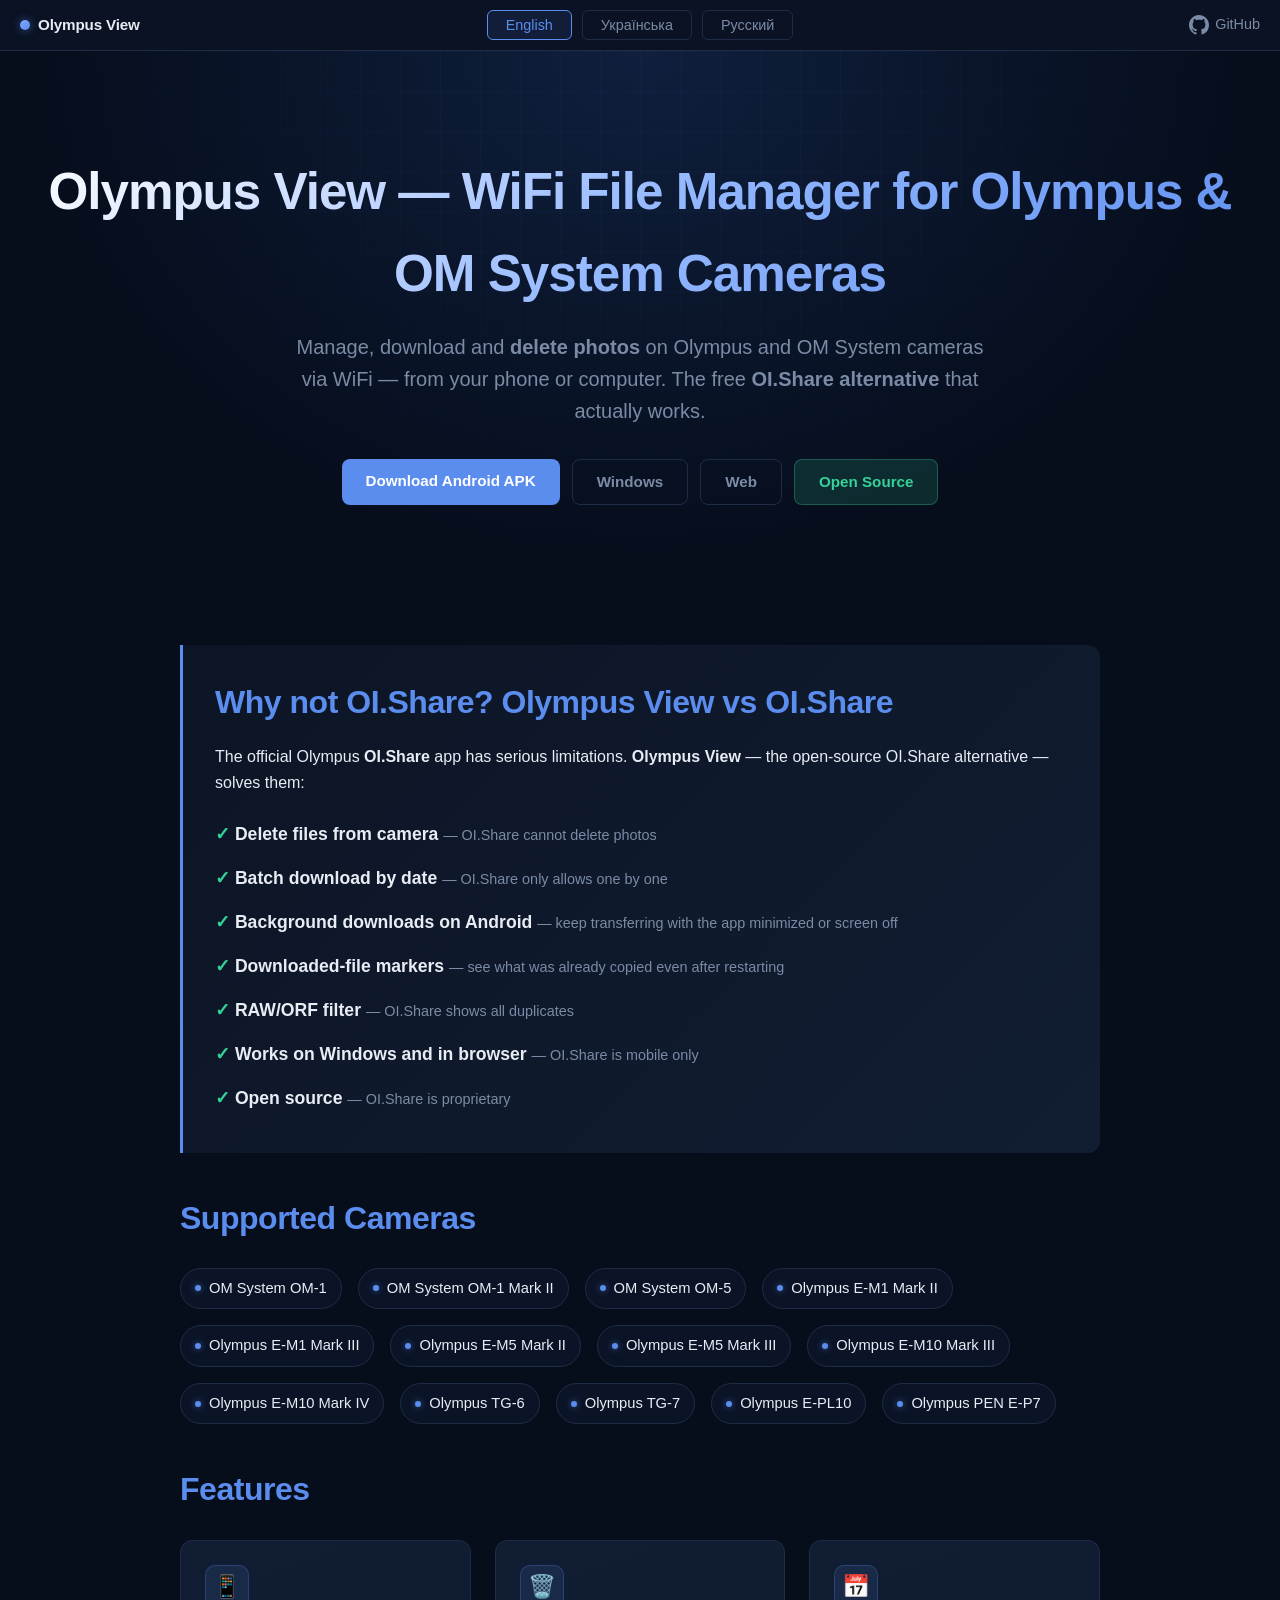
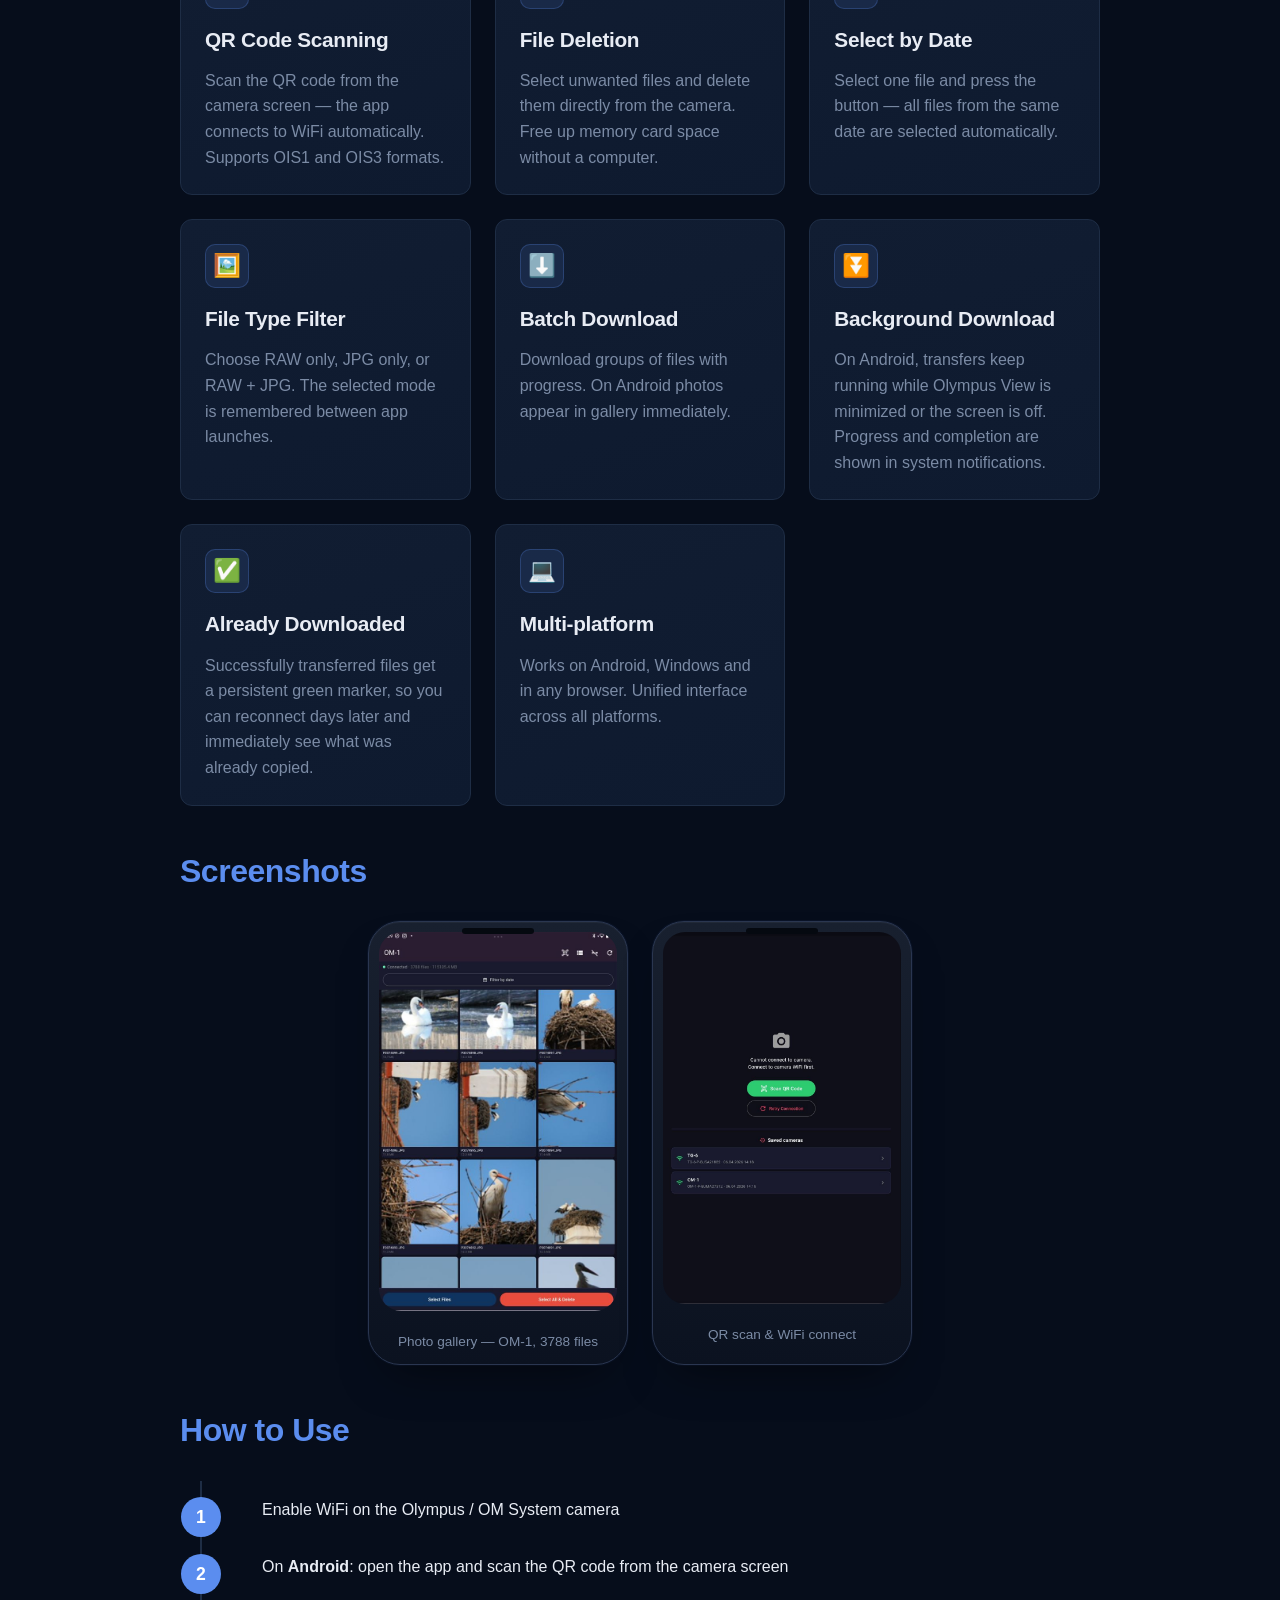
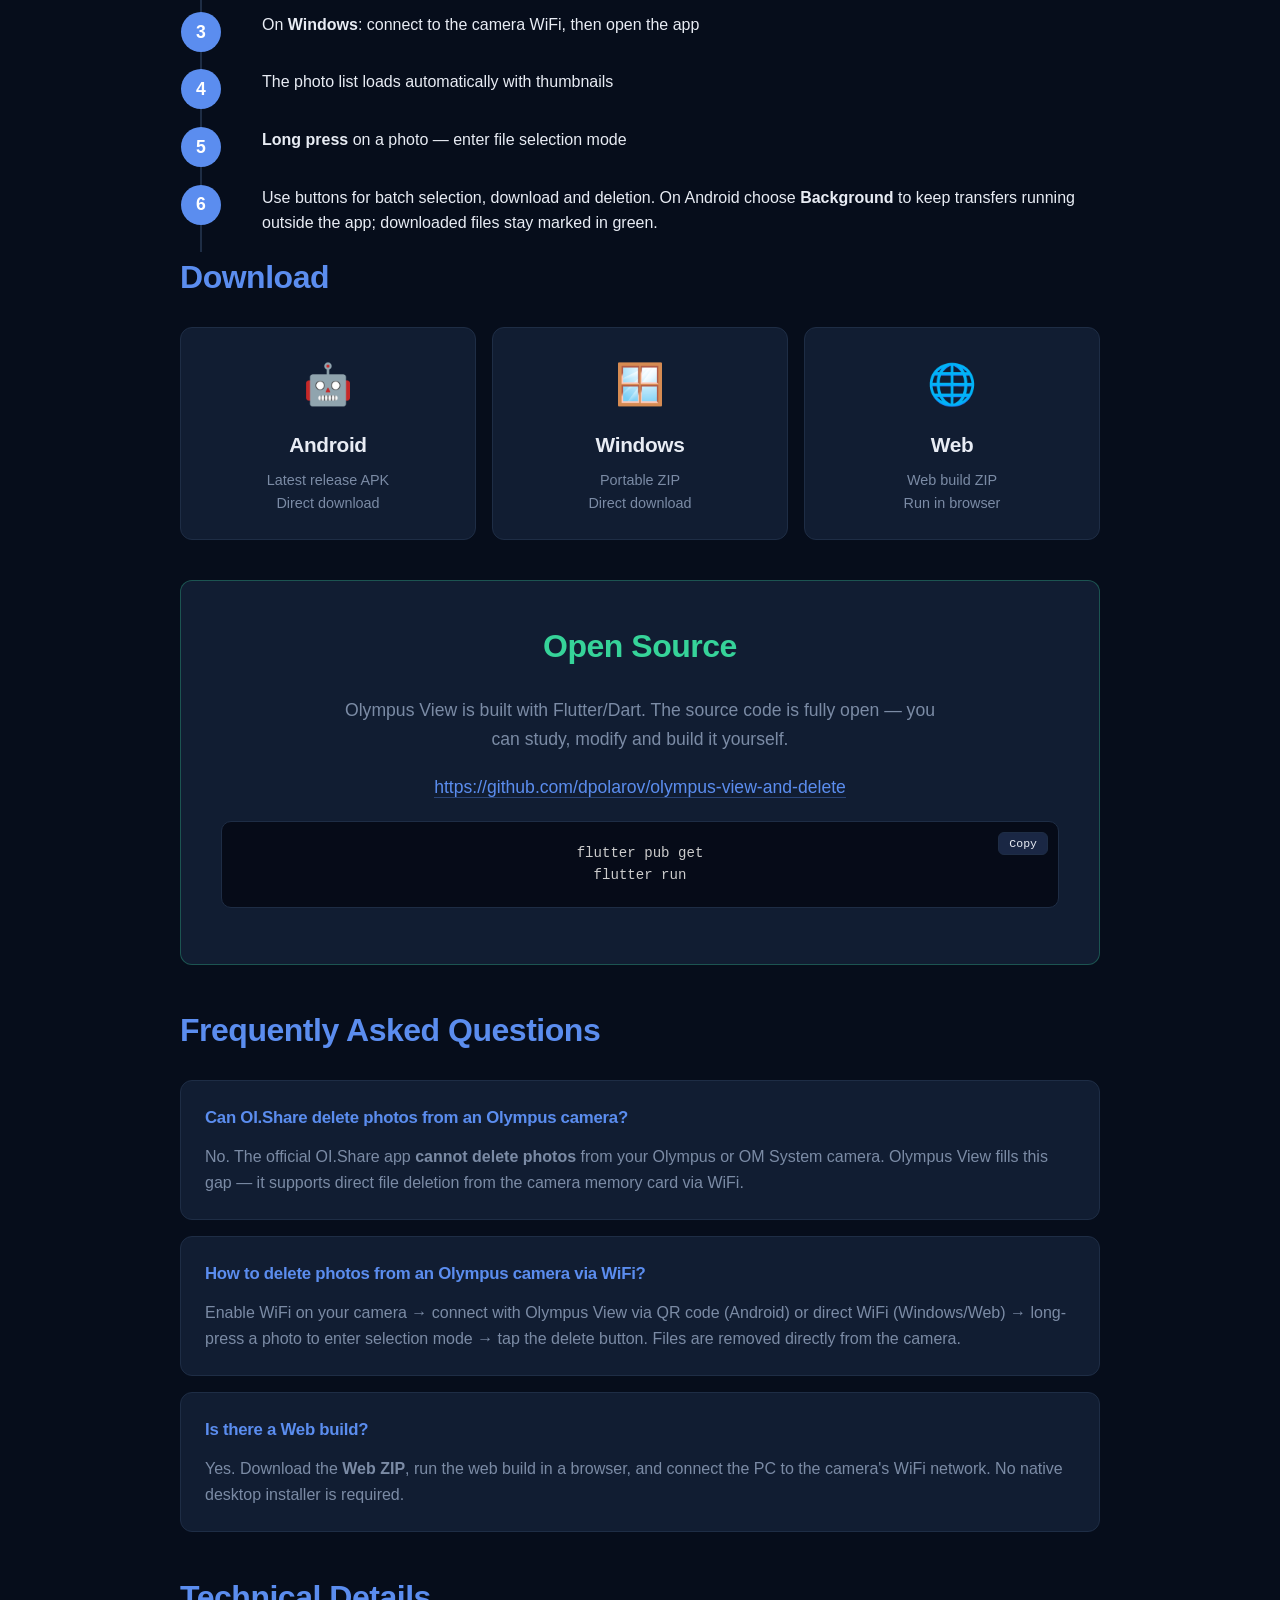
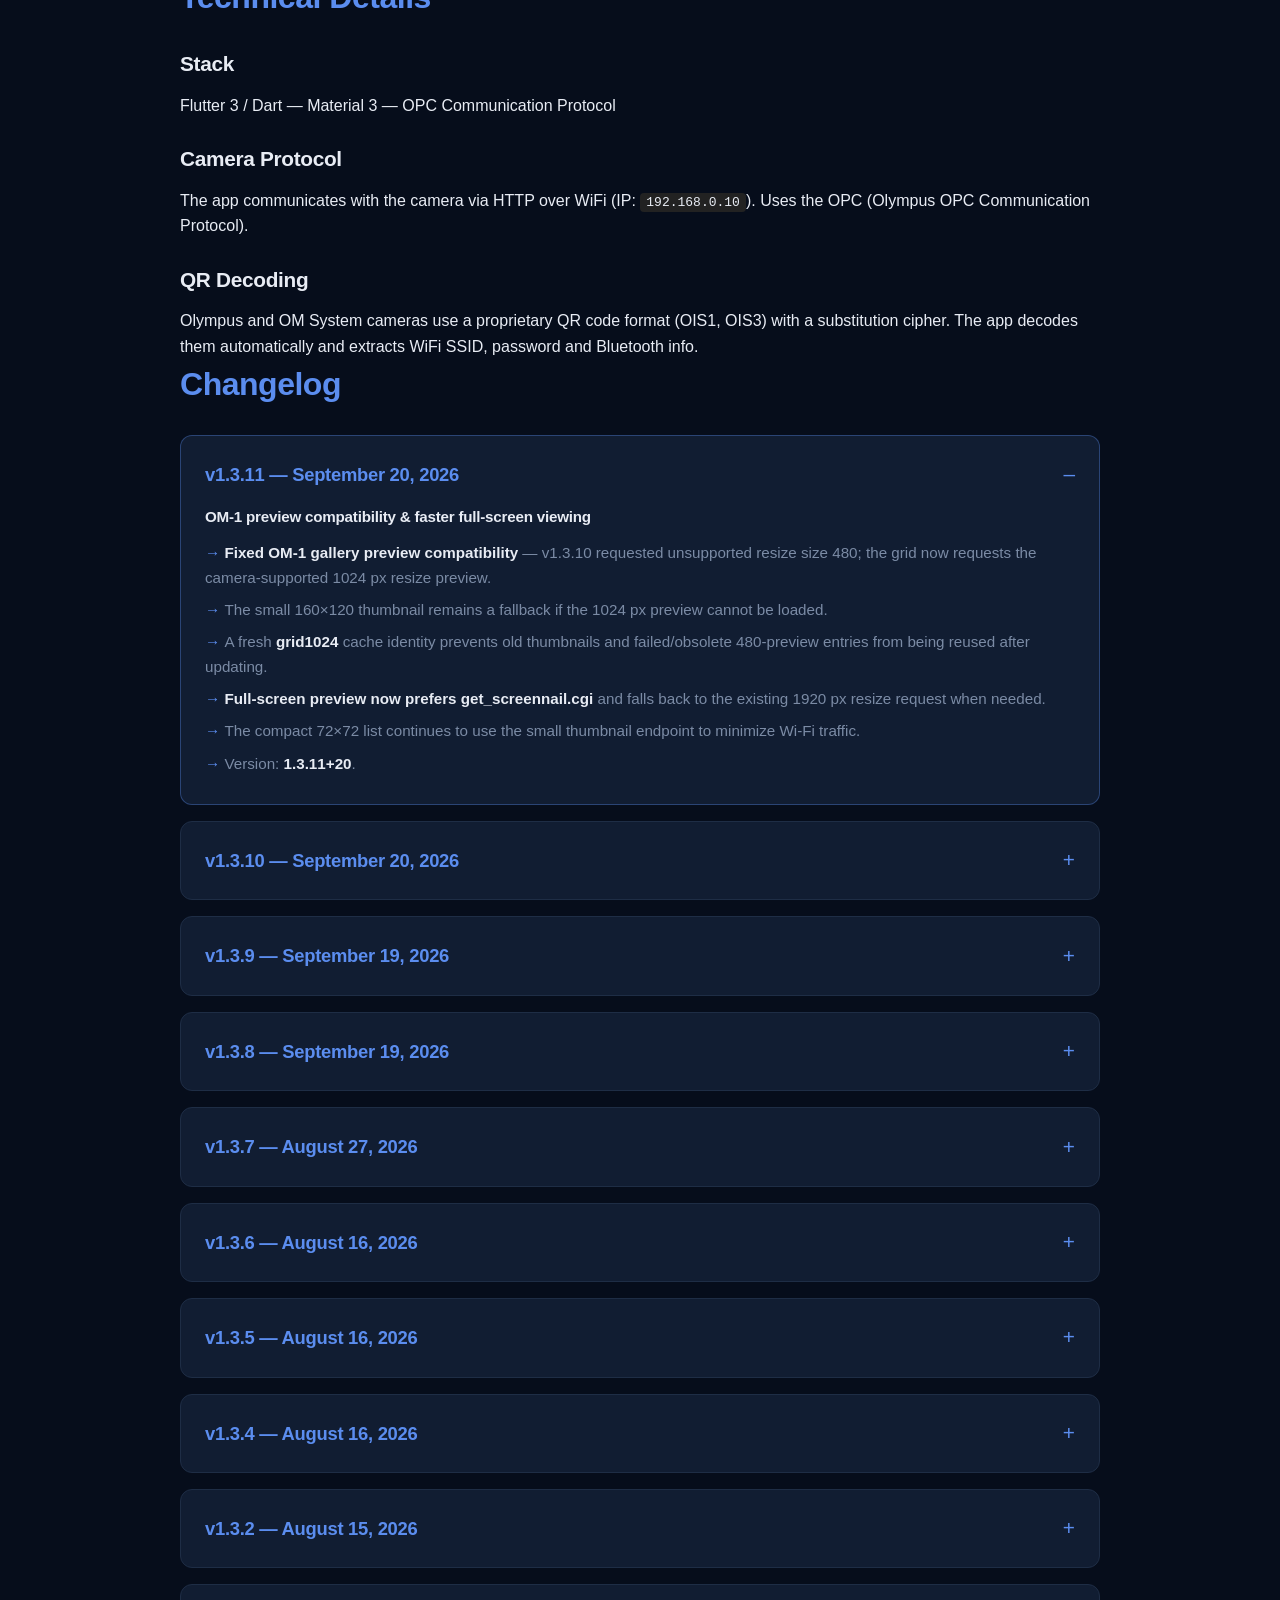
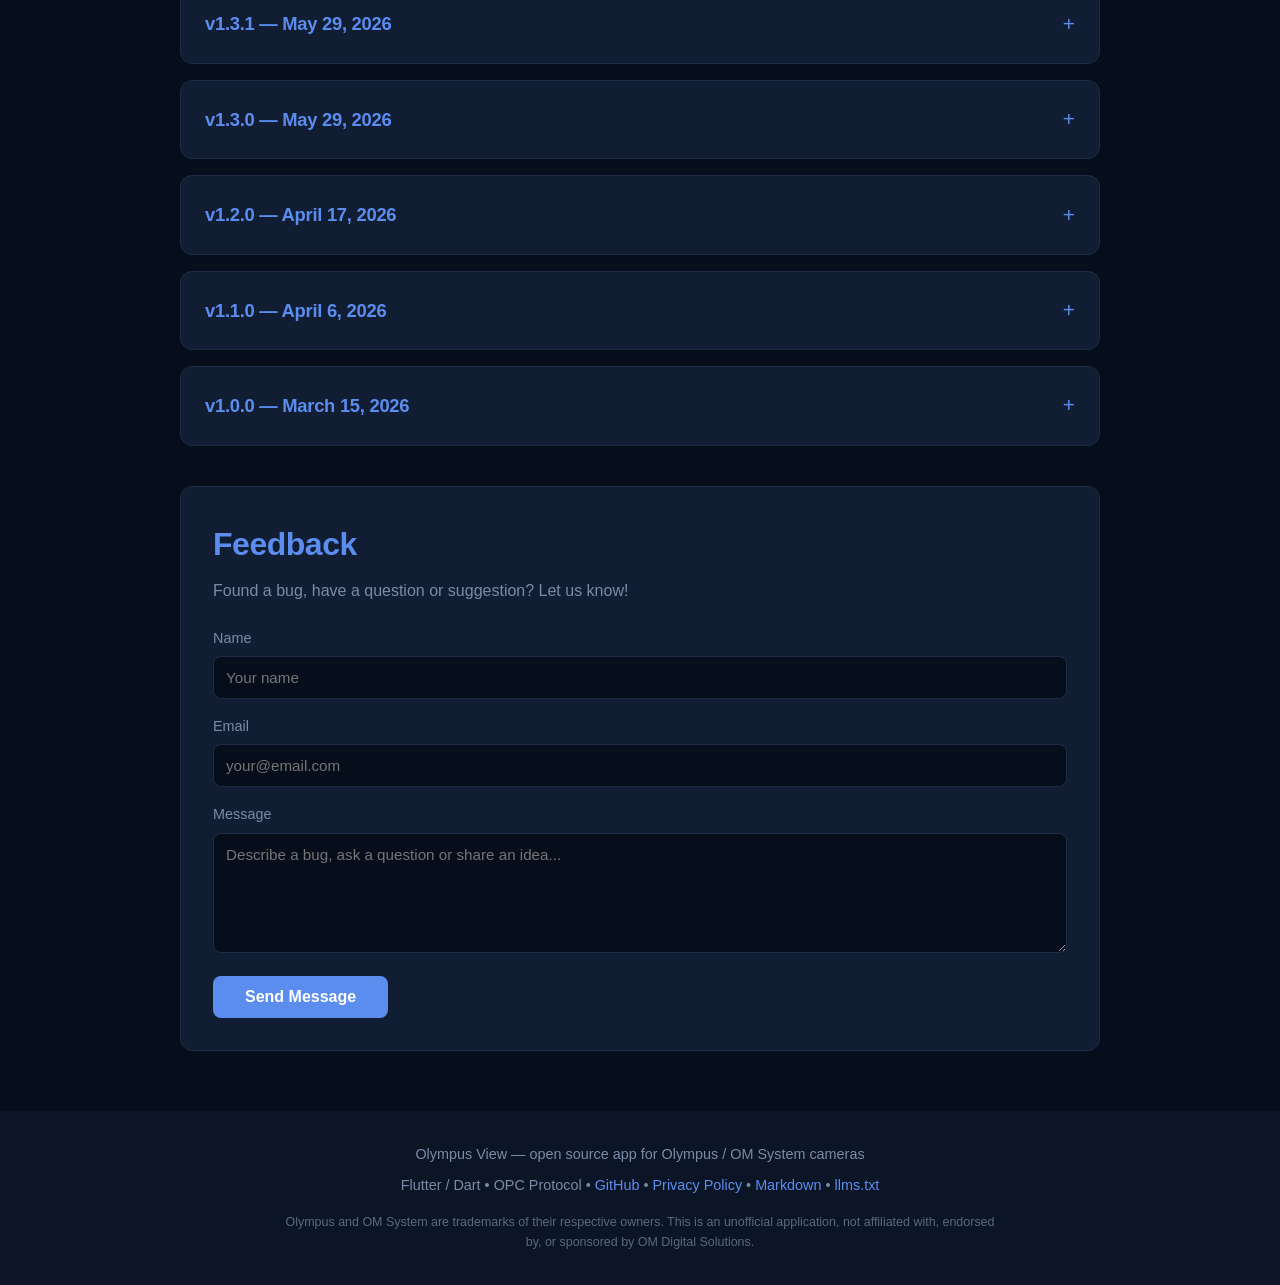
==== commit ce63aac3: "docs: add Olympus E-M5 Mark II camera model to documentation" ====
--- a/docs/index.html
+++ b/docs/index.html
@@ -801,6 +801,7 @@
         <div class="camera-tag">OM System OM-5</div>
         <div class="camera-tag">Olympus E-M1 Mark II</div>
         <div class="camera-tag">Olympus E-M1 Mark III</div>
+        <div class="camera-tag">Olympus E-M5 Mark II</div>
         <div class="camera-tag">Olympus E-M5 Mark III</div>
         <div class="camera-tag">Olympus E-M10 Mark III</div>
         <div class="camera-tag">Olympus E-M10 Mark IV</div>
@@ -1171,6 +1172,7 @@
         <div class="camera-tag">OM System OM-5</div>
         <div class="camera-tag">Olympus E-M1 Mark II</div>
         <div class="camera-tag">Olympus E-M1 Mark III</div>
+        <div class="camera-tag">Olympus E-M5 Mark II</div>
         <div class="camera-tag">Olympus E-M5 Mark III</div>
         <div class="camera-tag">Olympus E-M10 Mark III</div>
         <div class="camera-tag">Olympus E-M10 Mark IV</div>
@@ -1525,6 +1527,7 @@
         <div class="camera-tag">OM System OM-5</div>
         <div class="camera-tag">Olympus E-M1 Mark II</div>
         <div class="camera-tag">Olympus E-M1 Mark III</div>
+        <div class="camera-tag">Olympus E-M5 Mark II</div>
         <div class="camera-tag">Olympus E-M5 Mark III</div>
         <div class="camera-tag">Olympus E-M10 Mark III</div>
         <div class="camera-tag">Olympus E-M10 Mark IV</div>
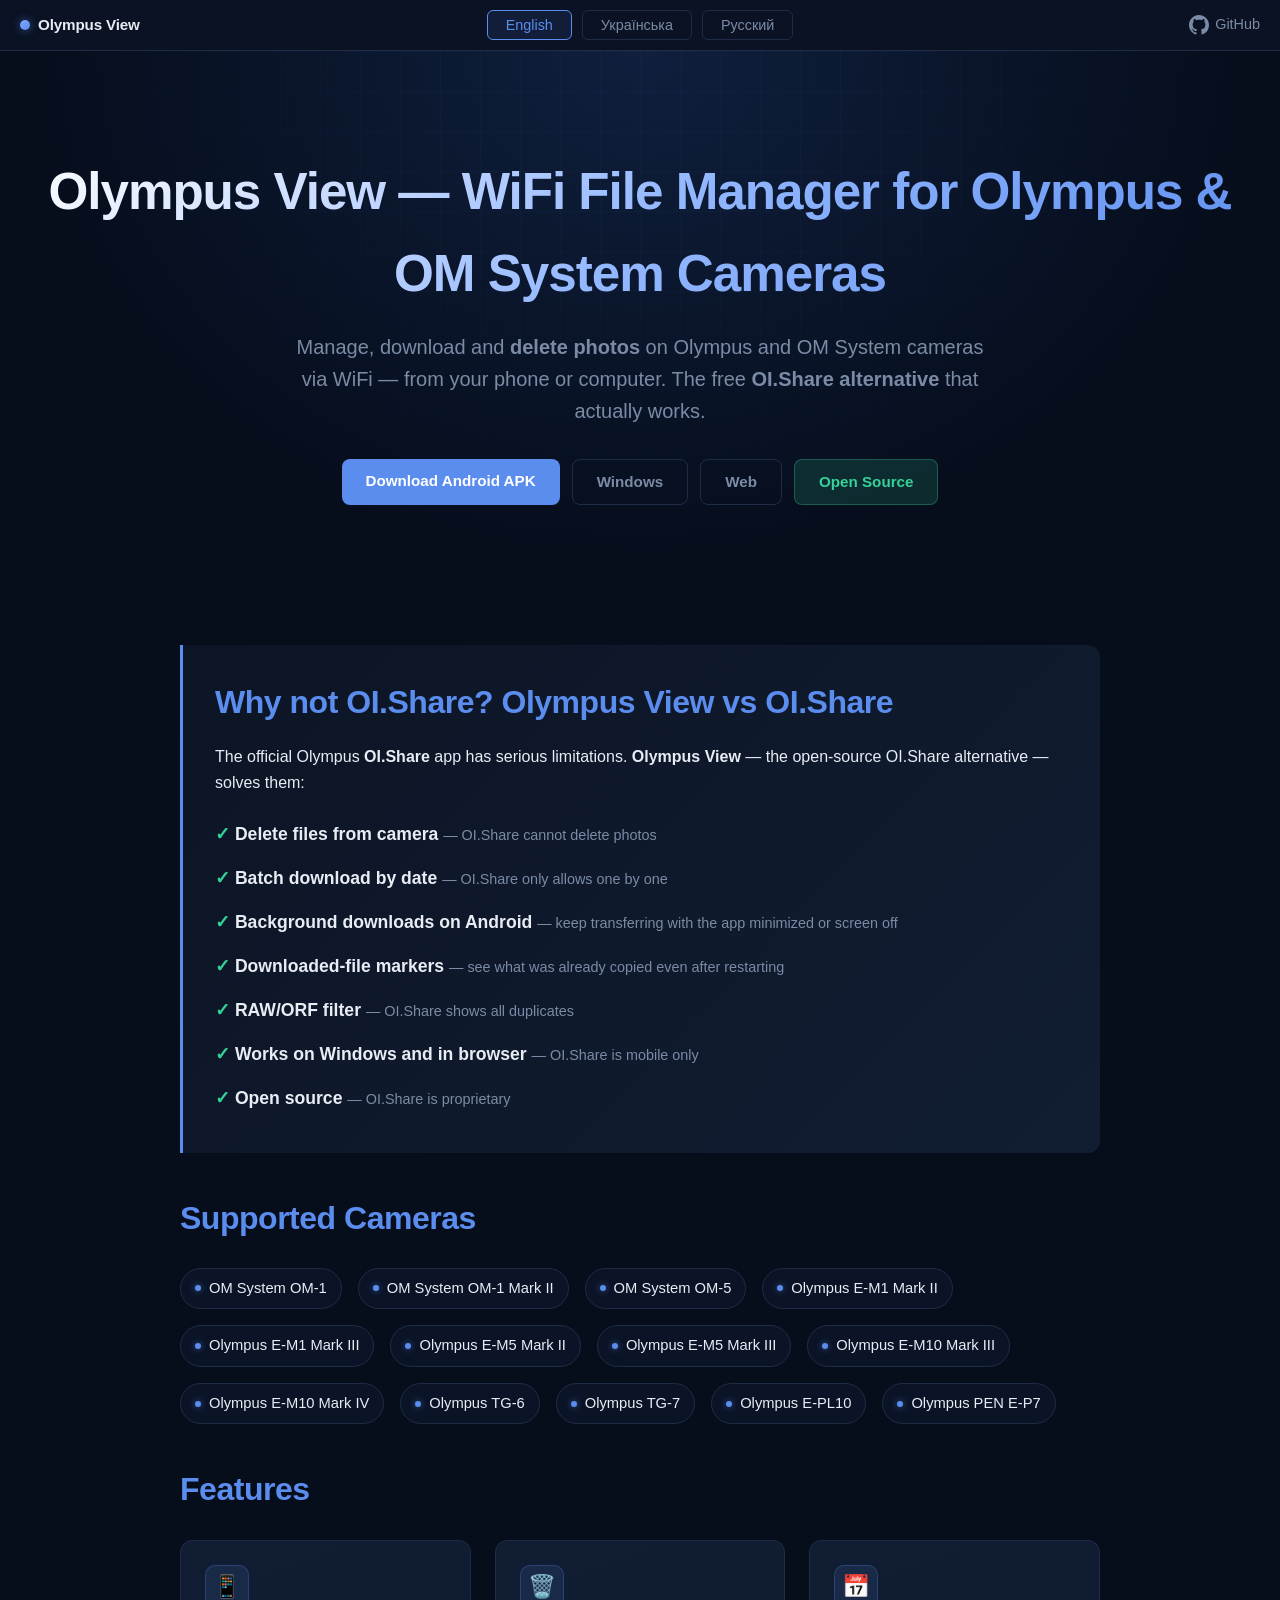
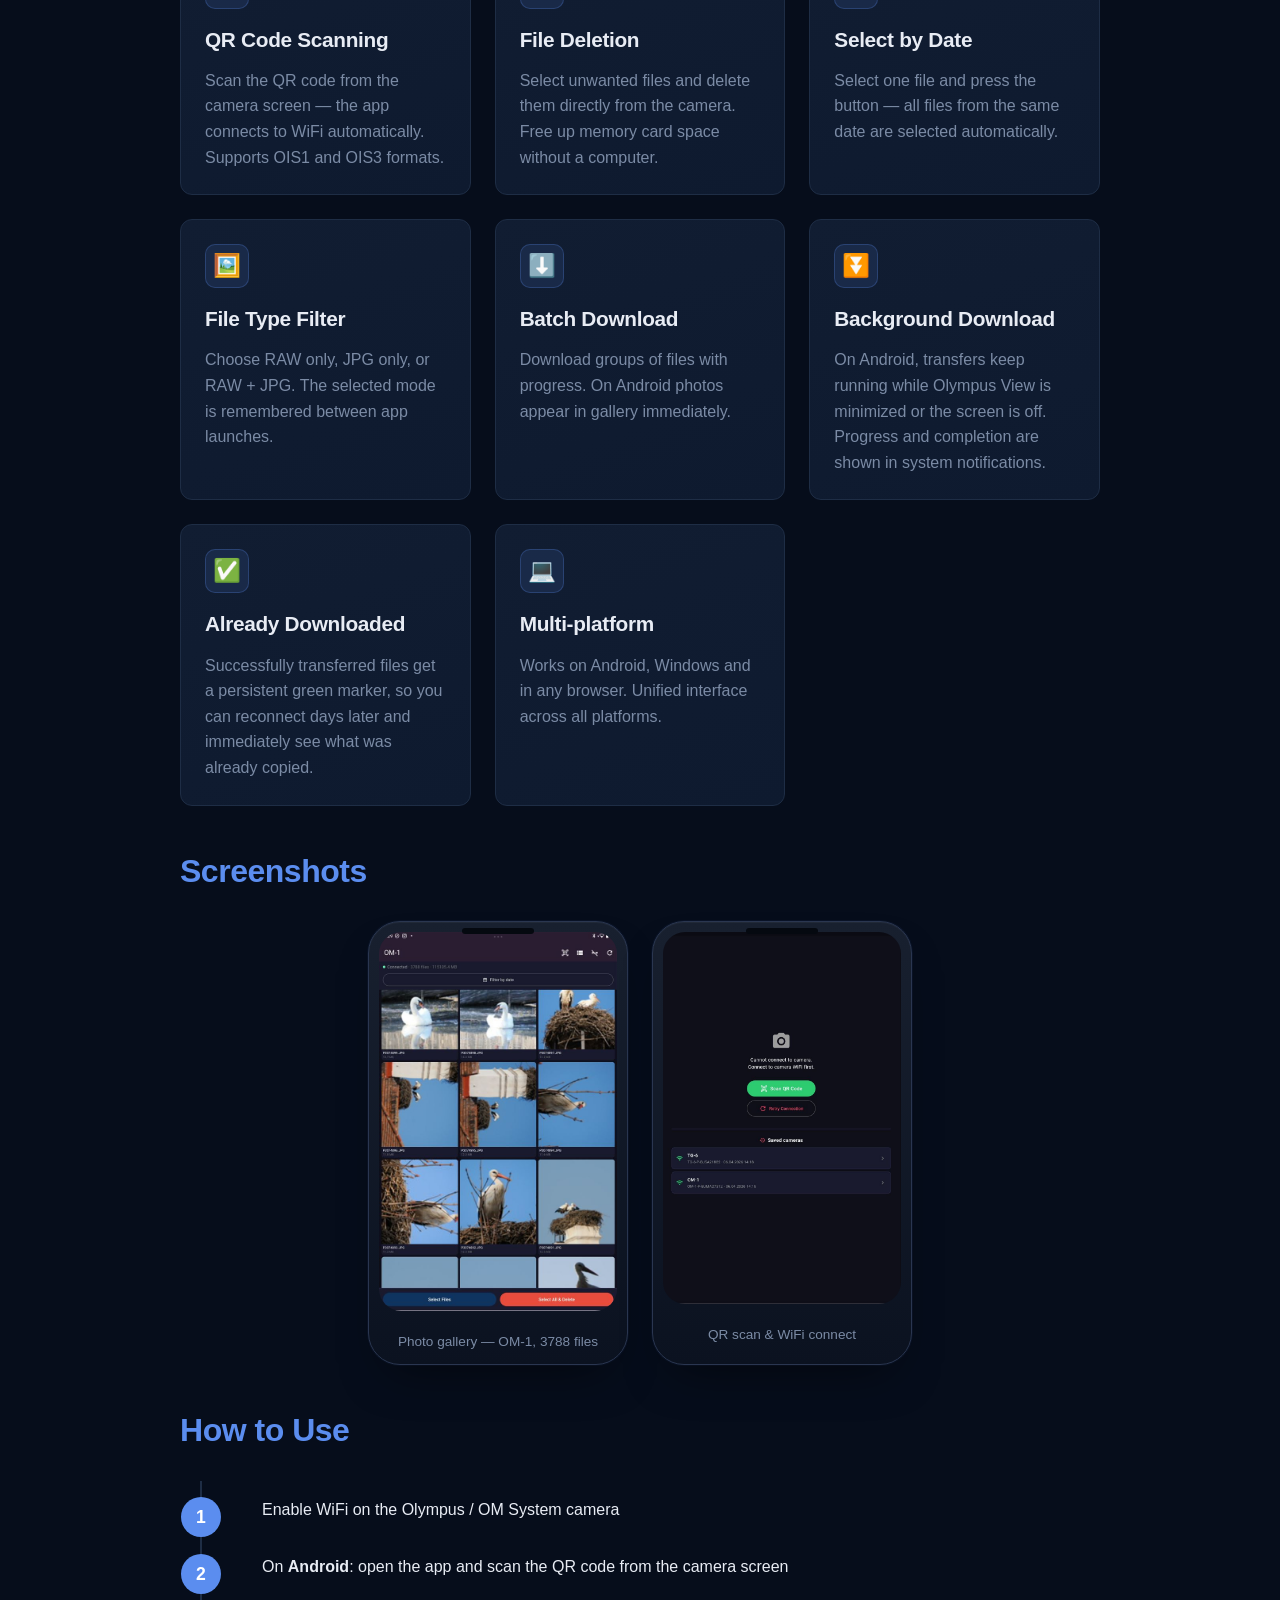
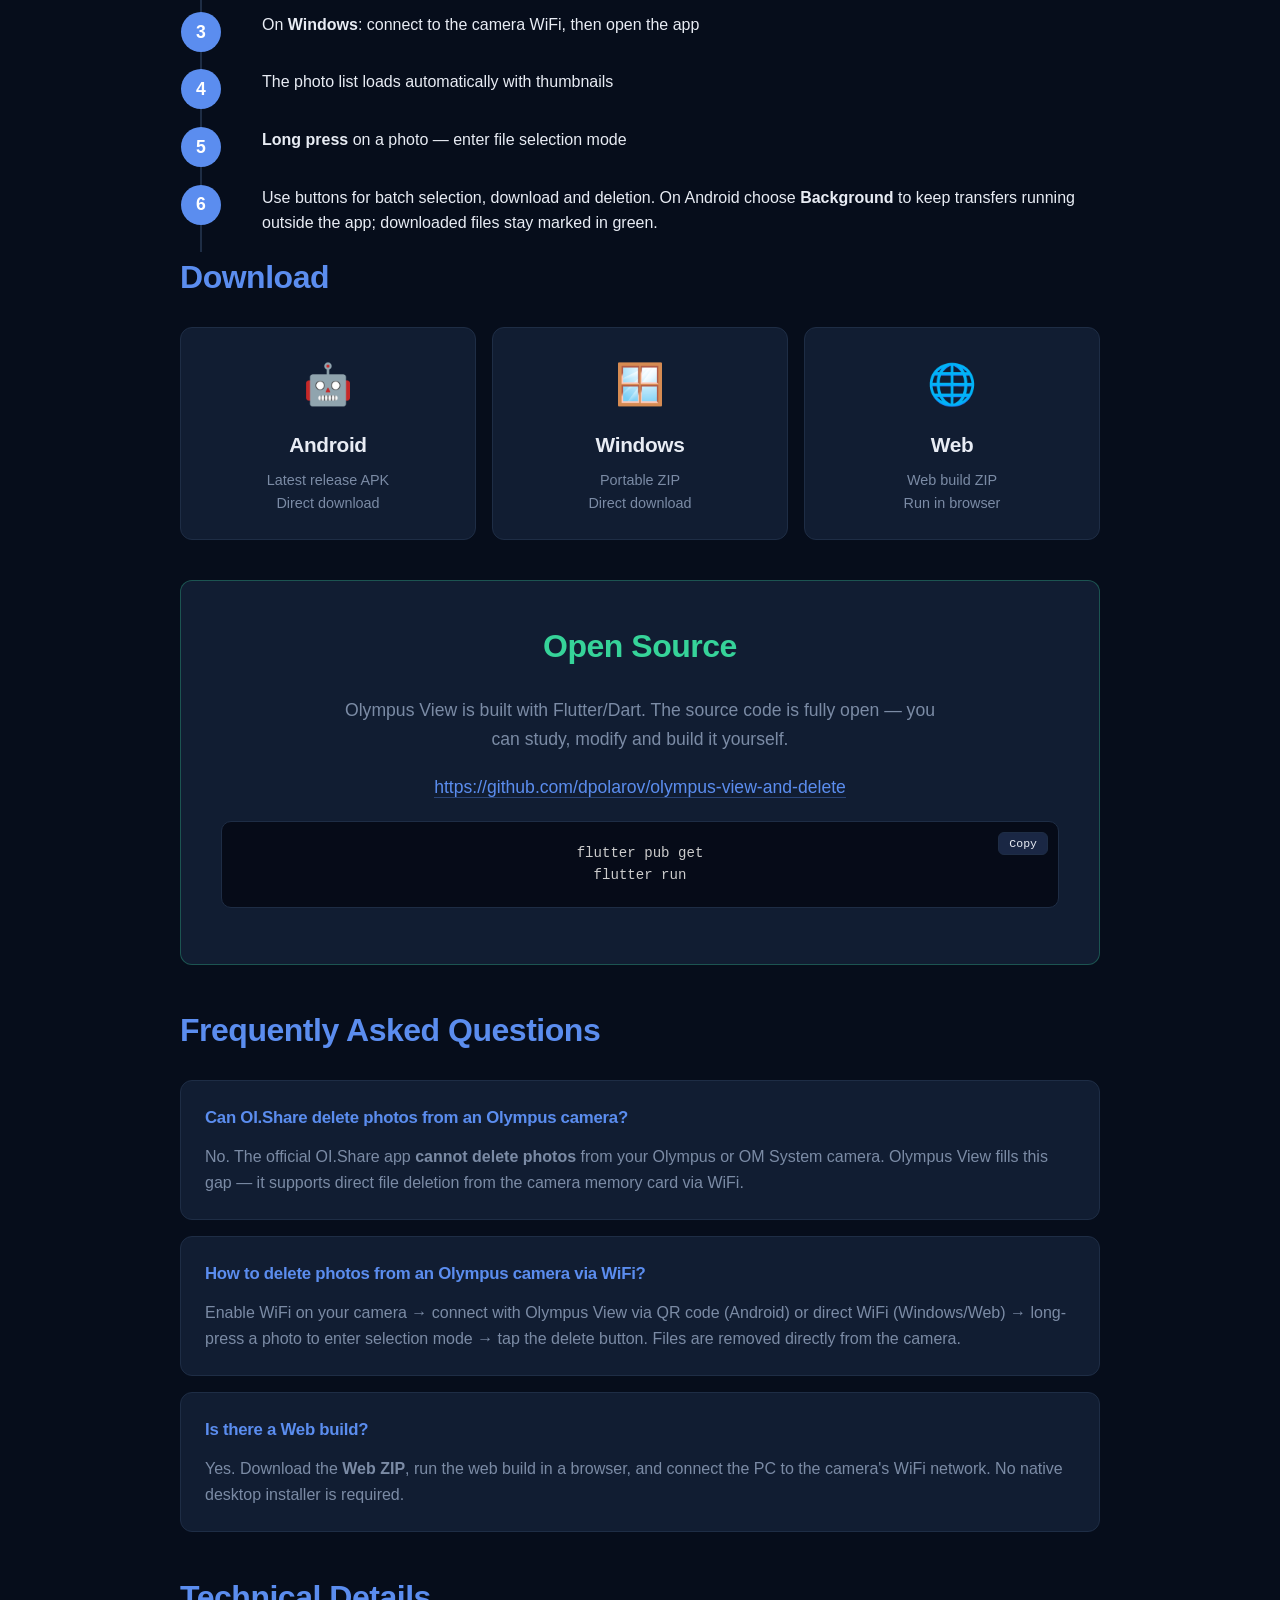
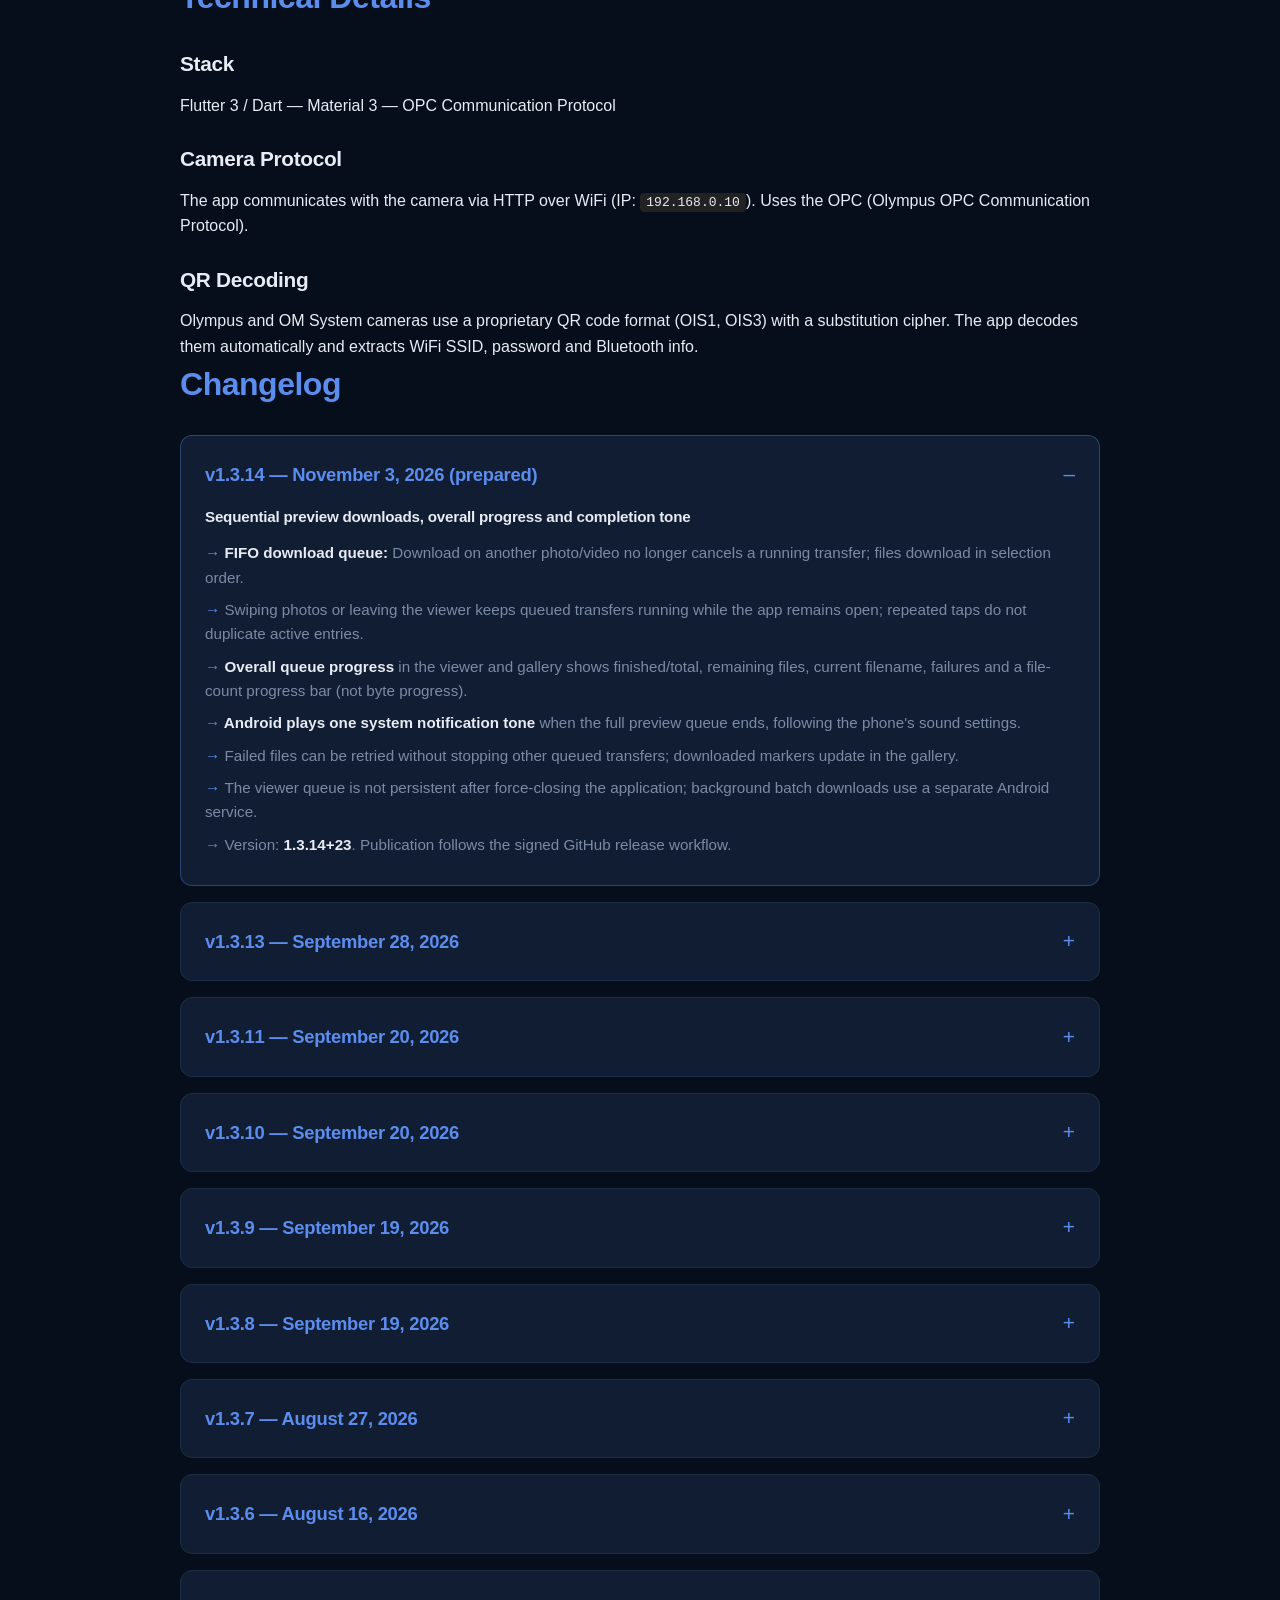
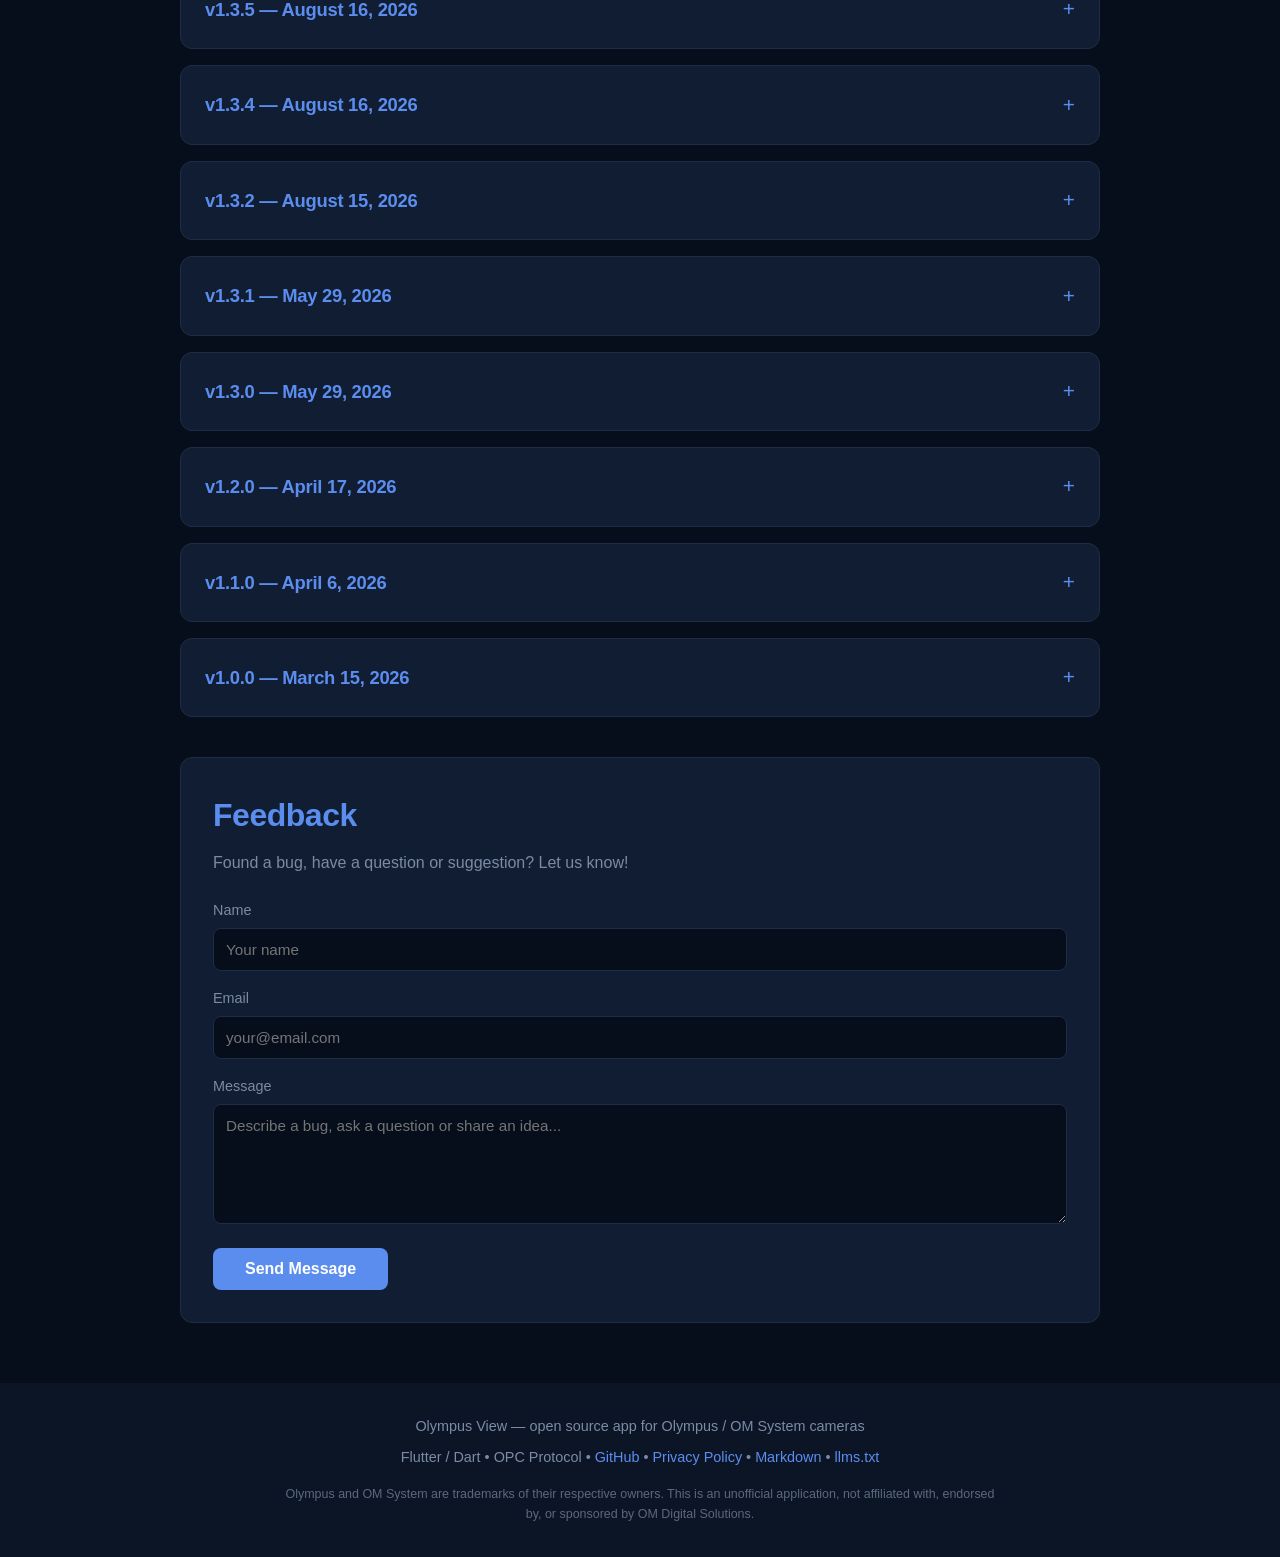
==== commit cc339556: "Add multilingual v1.3.13 and prepared v1.3.14 changelogs to website" ====
--- a/docs/index.html
+++ b/docs/index.html
@@ -68,11 +68,11 @@
       "url": "https://dpolarov.github.io/olympus-view-and-delete/",
       "downloadUrl": "https://github.com/dpolarov/olympus-view-and-delete/releases/latest/download/OlympusView-Android.apk",
       "sameAs": "https://github.com/dpolarov/olympus-view-and-delete",
-      "softwareVersion": "1.3.11",
+      "softwareVersion": "1.3.13",
       "datePublished": "2026-03-15",
-      "dateModified": "2026-09-20",
+      "dateModified": "2026-11-03",
       "isAccessibleForFree": true,
-      "releaseNotes": "https://github.com/dpolarov/olympus-view-and-delete/releases/tag/v1.3.11",
+      "releaseNotes": "https://github.com/dpolarov/olympus-view-and-delete/releases/tag/v1.3.13",
       "offers": {
         "@type": "Offer",
         "price": "0",
@@ -930,6 +930,30 @@
     <h2 id="changelog-en">Changelog</h2>
     <div class="changelog">
         <div class="changelog-version">
+            <h3>v1.3.14 — November 3, 2026 (prepared)</h3>
+            <h4>Sequential preview downloads, overall progress and completion tone</h4>
+            <ul>
+                <li><strong>FIFO download queue:</strong> Download on another photo/video no longer cancels a running transfer; files download in selection order.</li>
+                <li>Swiping photos or leaving the viewer keeps queued transfers running while the app remains open; repeated taps do not duplicate active entries.</li>
+                <li><strong>Overall queue progress</strong> in the viewer and gallery shows finished/total, remaining files, current filename, failures and a file-count progress bar (not byte progress).</li>
+                <li><strong>Android plays one system notification tone</strong> when the full preview queue ends, following the phone's sound settings.</li>
+                <li>Failed files can be retried without stopping other queued transfers; downloaded markers update in the gallery.</li>
+                <li>The viewer queue is not persistent after force-closing the application; background batch downloads use a separate Android service.</li>
+                <li>Version: <strong>1.3.14+23</strong>. Publication follows the signed GitHub release workflow.</li>
+            </ul>
+        </div>
+        <div class="changelog-version">
+            <h3>v1.3.13 — September 28, 2026</h3>
+            <h4>Camera video support and preview/cache reliability</h4>
+            <ul>
+                <li>MOV/MP4 and other camera video files stay visible independently of the RAW/JPG still-photo filter.</li>
+                <li>Video preview tiles use high-quality screennail frames, with a persistently cached thumbnail fallback.</li>
+                <li>Preview loading resumes reliably after Android background/Wi-Fi changes, and disk preview cache capacity increased to 1000 entries.</li>
+                <li>Android movie downloads use MediaStore.Video with correct MIME types; completed background downloads consistently receive green markers.</li>
+                <li>Version: <strong>1.3.13+22</strong>.</li>
+            </ul>
+        </div>
+        <div class="changelog-version">
             <h3>v1.3.11 — September 20, 2026</h3>
             <h4>OM-1 preview compatibility &amp; faster full-screen viewing</h4>
             <ul>
@@ -1285,6 +1309,30 @@
     <h2 id="changelog-uk">Журнал змін</h2>
     <div class="changelog">
         <div class="changelog-version">
+            <h3>v1.3.14 — 3 листопада 2026 (підготовлена)</h3>
+            <h4>Черга завантажень із перегляду, загальний прогрес і звуковий сигнал</h4>
+            <ul>
+                <li><strong>Черга FIFO:</strong> Download для наступного фото чи відео не скасовує поточне завантаження; файли завантажуються в порядку додавання.</li>
+                <li>Гортання та вихід із перегляду не переривають чергу, доки застосунок працює; повторні натискання не додають дублікатів.</li>
+                <li><strong>Загальний прогрес</strong> у перегляді та галереї: завершено/всього, залишилось, поточний файл, помилки та смуга прогресу (за файлами, не за байтами).</li>
+                <li><strong>Один системний звук Android</strong> після завершення всієї черги, з урахуванням налаштувань телефону.</li>
+                <li>Невдалі файли можна повторити без зупинки інших завантажень; зелені позначки оновлюються в галереї.</li>
+                <li>Черга перегляду не переживає примусового закриття застосунку; фонове пакетне завантаження Android працює окремо.</li>
+                <li>Версія: <strong>1.3.14+23</strong>. Публікація через наявний підписаний GitHub Release.</li>
+            </ul>
+        </div>
+        <div class="changelog-version">
+            <h3>v1.3.13 — 28 вересня 2026</h3>
+            <h4>Підтримка відео й надійність кешу превʼю</h4>
+            <ul>
+                <li>Відео камери MOV/MP4 та інші формати видно незалежно від фільтра RAW/JPG фотографій.</li>
+                <li>Превʼю відео використовують якісний screennail із постійним кешем резервної thumbnail.</li>
+                <li>Превʼю відновлюються після фону та перемикання Wi-Fi; кеш збільшено до 1000 записів.</li>
+                <li>Відео на Android зберігаються через MediaStore.Video з правильними MIME; успішні фонові завантаження отримують зелену позначку.</li>
+                <li>Версія: <strong>1.3.13+22</strong>.</li>
+            </ul>
+        </div>
+        <div class="changelog-version">
             <h3>v1.3.11 — 20 вересня 2026</h3>
             <h4>Сумісність превʼю з OM-1 і швидший повноекранний перегляд</h4>
             <ul>
@@ -1655,6 +1703,30 @@
 
     <h2 id="changelog-ru">Журнал изменений</h2>
     <div class="changelog">
+        <div class="changelog-version">
+            <h3>v1.3.14 — 3 ноября 2026 (подготовлена)</h3>
+            <h4>Очередь загрузок из просмотра, общий прогресс и звуковой сигнал</h4>
+            <ul>
+                <li><strong>Очередь FIFO:</strong> Download для следующего фото или видео не отменяет текущую загрузку; файлы скачиваются в порядке добавления.</li>
+                <li>Перелистывание и выход из просмотра не прерывают очередь, пока приложение работает; повторные нажатия не добавляют дубликаты.</li>
+                <li><strong>Общий прогресс</strong> в просмотре и галерее: скачано/всего, осталось, текущий файл, ошибки и полоса прогресса (по файлам, не по байтам).</li>
+                <li><strong>Один системный звук Android</strong> после завершения всей очереди, с учётом настроек телефона.</li>
+                <li>Ошибочные файлы можно повторить, не останавливая остальные загрузки; зелёные отметки обновляются в галерее.</li>
+                <li>Очередь просмотра не переживает принудительное закрытие приложения; пакетная фоновая загрузка Android работает отдельно.</li>
+                <li>Версия: <strong>1.3.14+23</strong>. Публикация через существующий подписанный GitHub Release.</li>
+            </ul>
+        </div>
+        <div class="changelog-version">
+            <h3>v1.3.13 — 28 сентября 2026</h3>
+            <h4>Поддержка видео и надёжность кэша превью</h4>
+            <ul>
+                <li>Видео камеры MOV/MP4 и другие форматы видны независимо от фильтра RAW/JPG фотографий.</li>
+                <li>Превью видео используют качественный screennail с постоянным кэшем запасной thumbnail.</li>
+                <li>Превью корректно восстанавливаются после фона и переключения Wi-Fi; кэш увеличен до 1000 записей.</li>
+                <li>Видео на Android сохраняются через MediaStore.Video с верными MIME; успешные фоновые скачивания получают зелёную метку.</li>
+                <li>Версия: <strong>1.3.13+22</strong>.</li>
+            </ul>
+        </div>
         <div class="changelog-version">
             <h3>v1.3.11 — 20 сентября 2026</h3>
             <h4>Совместимость превью с OM-1 и быстрый полноэкранный просмотр</h4>
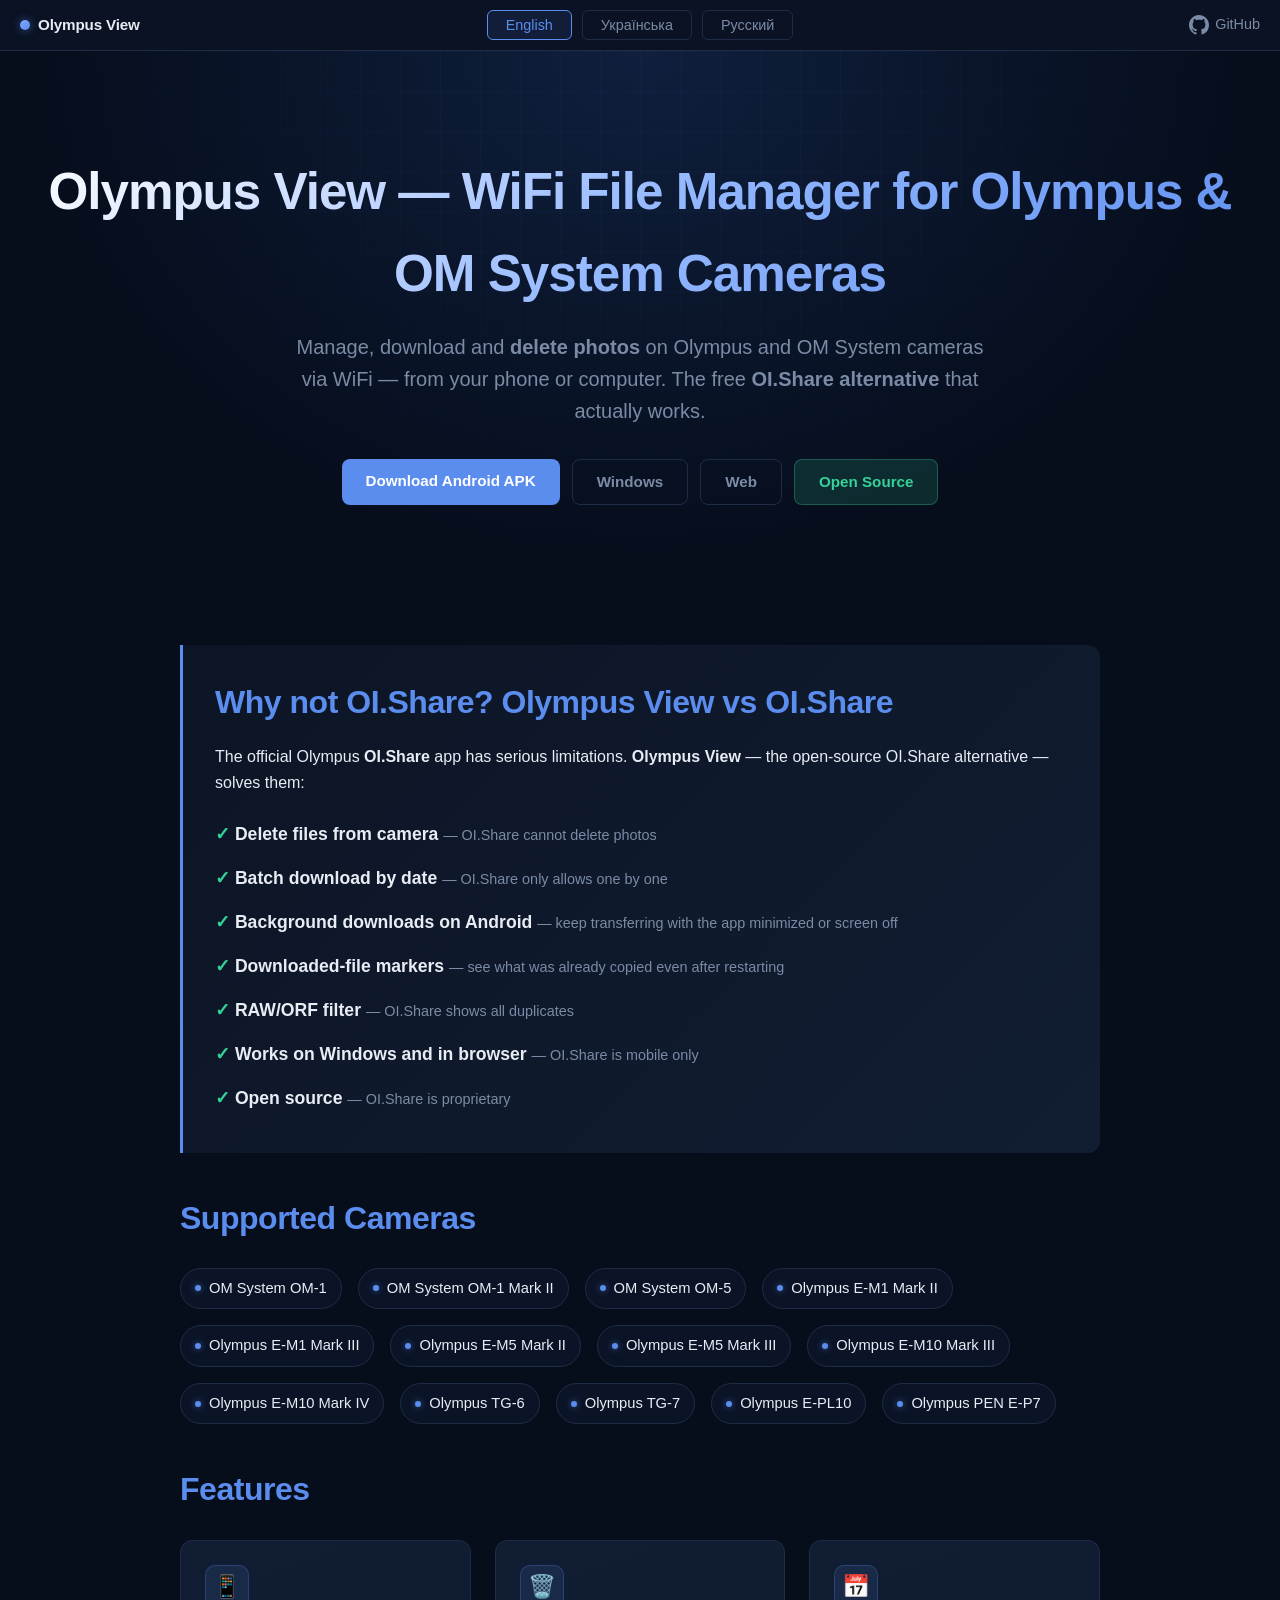
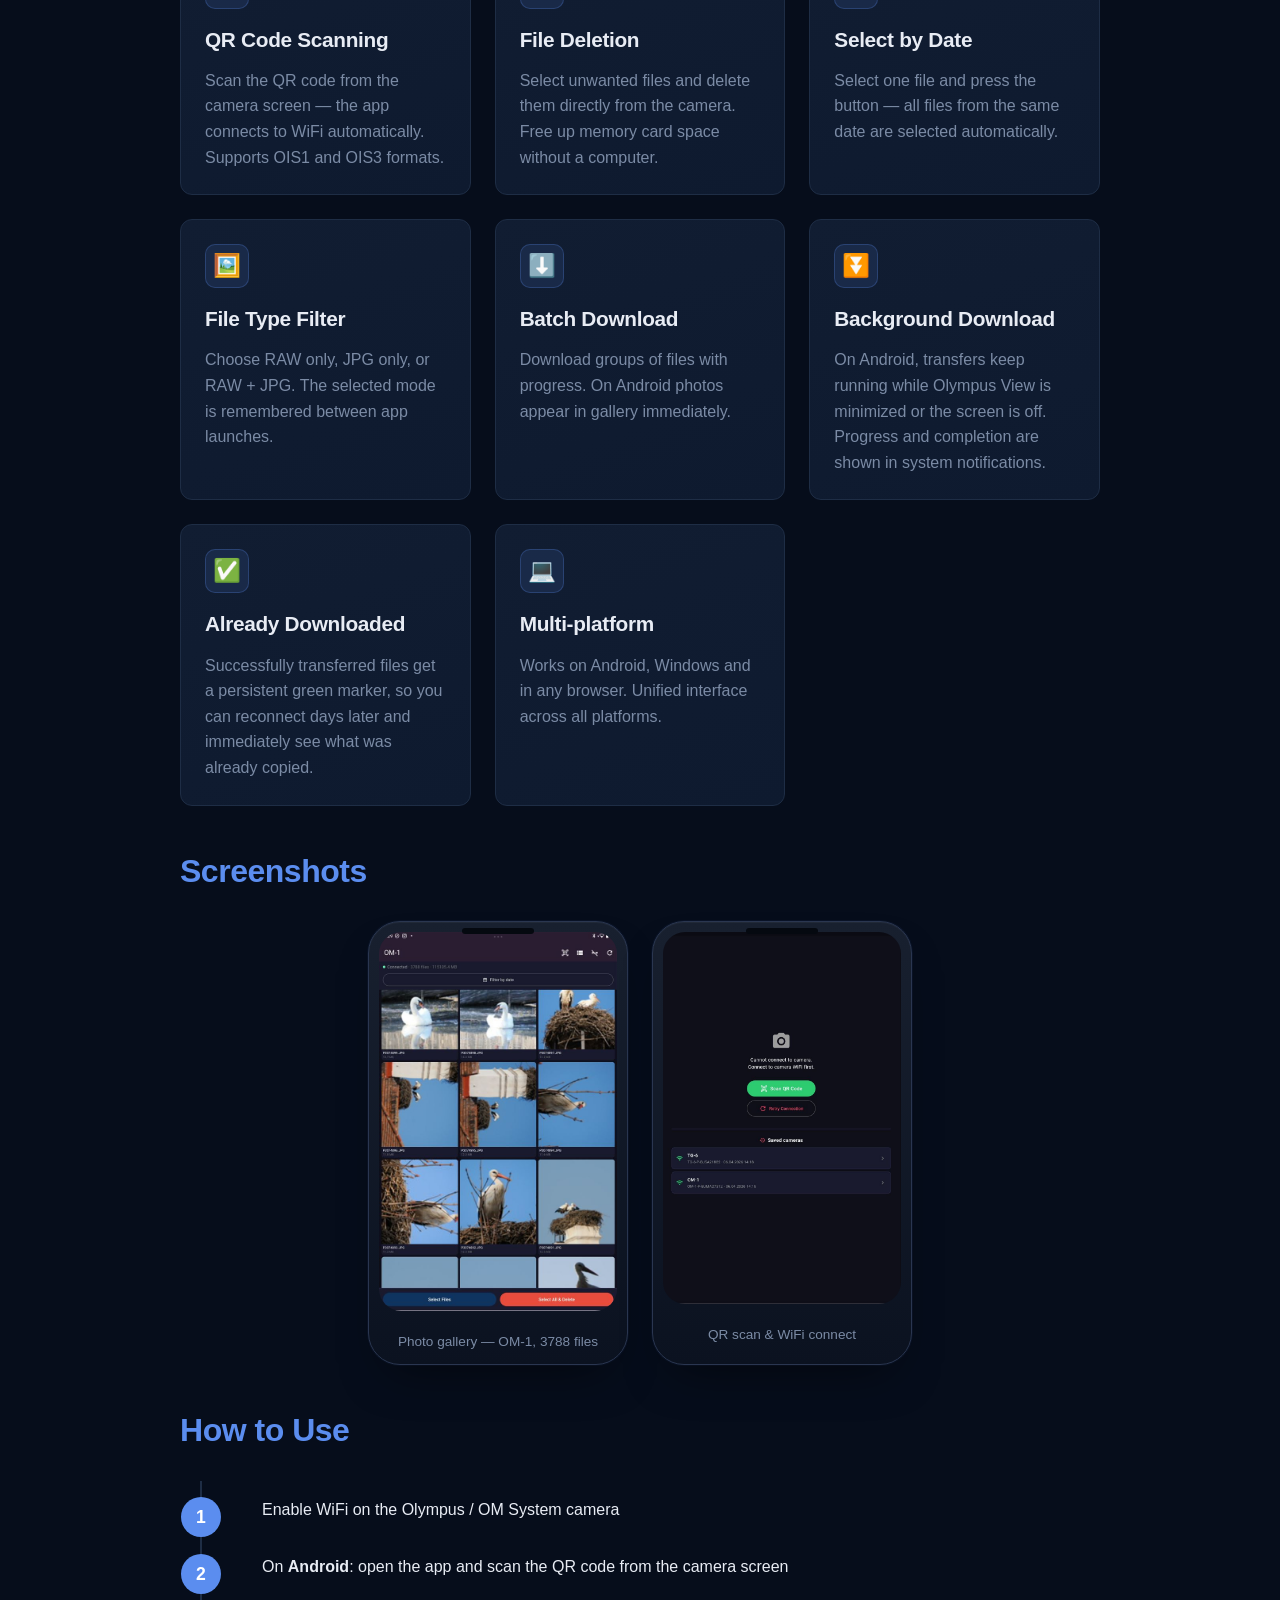
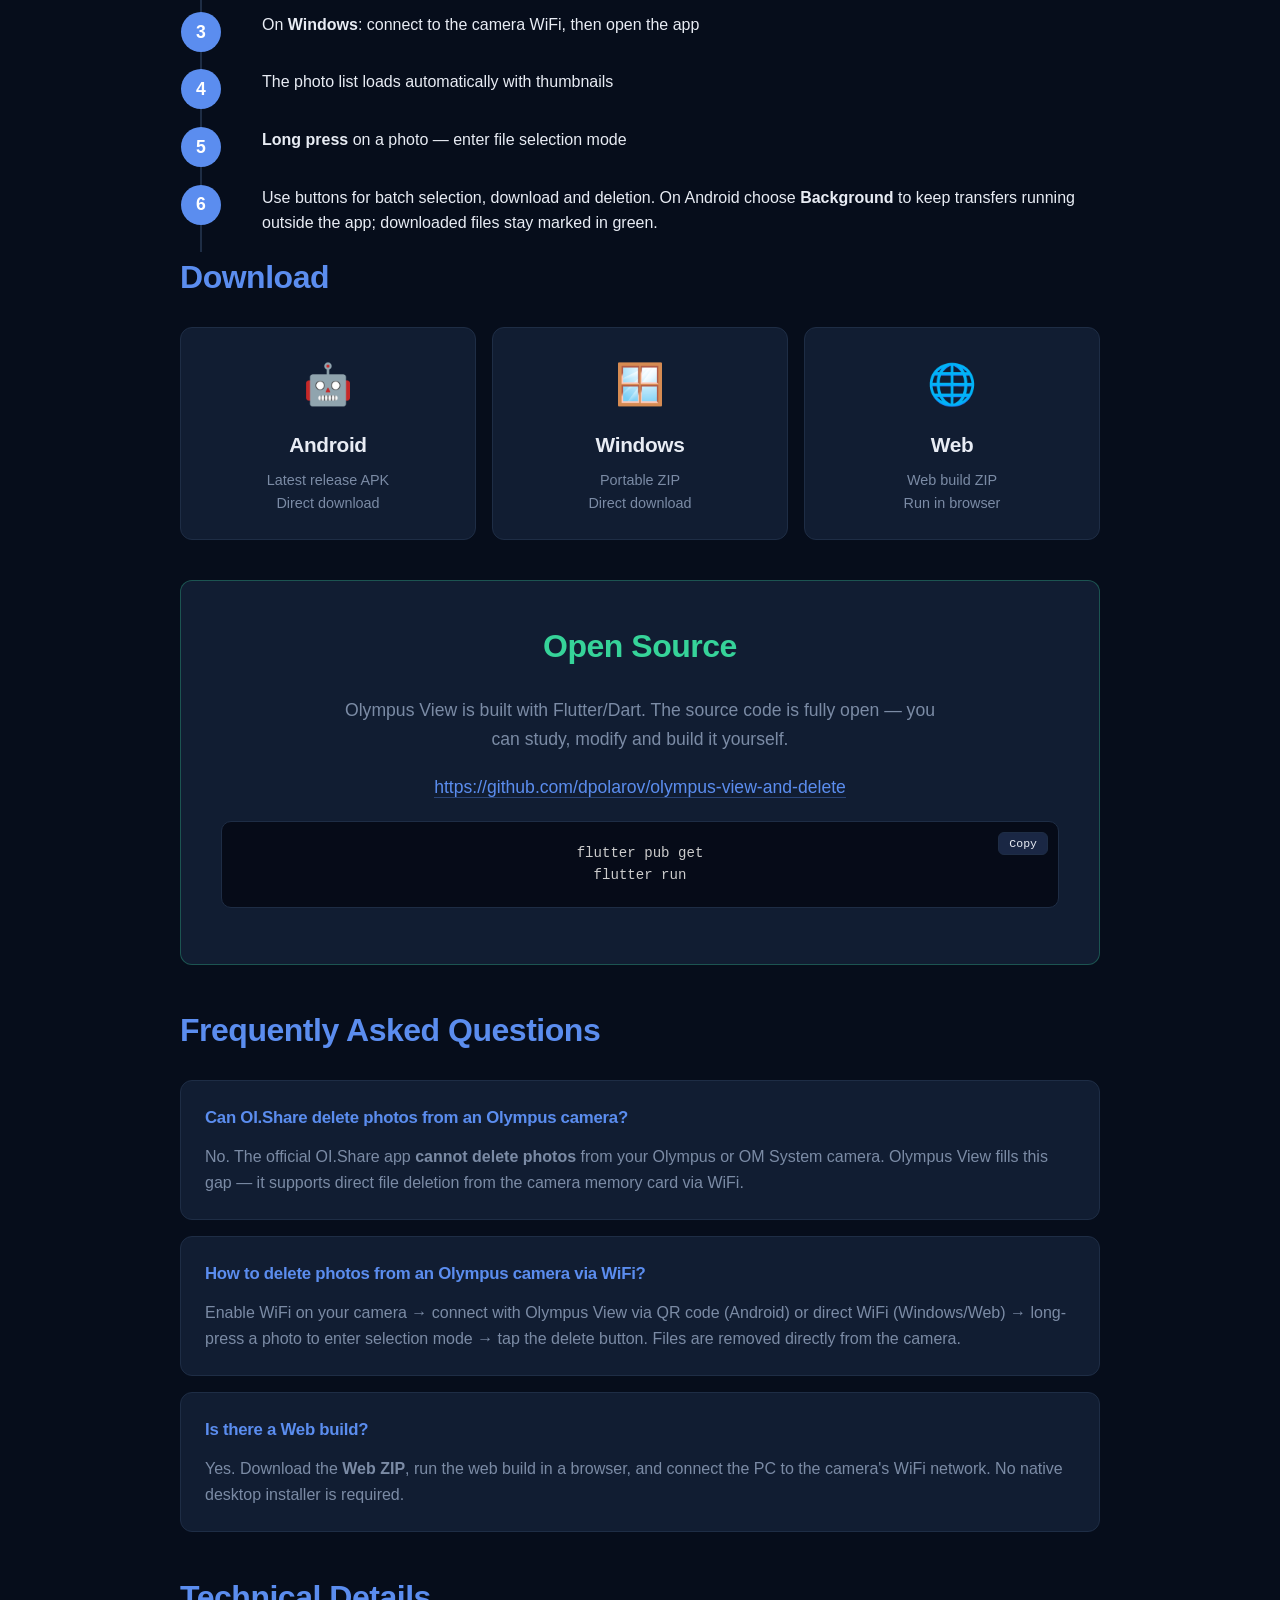
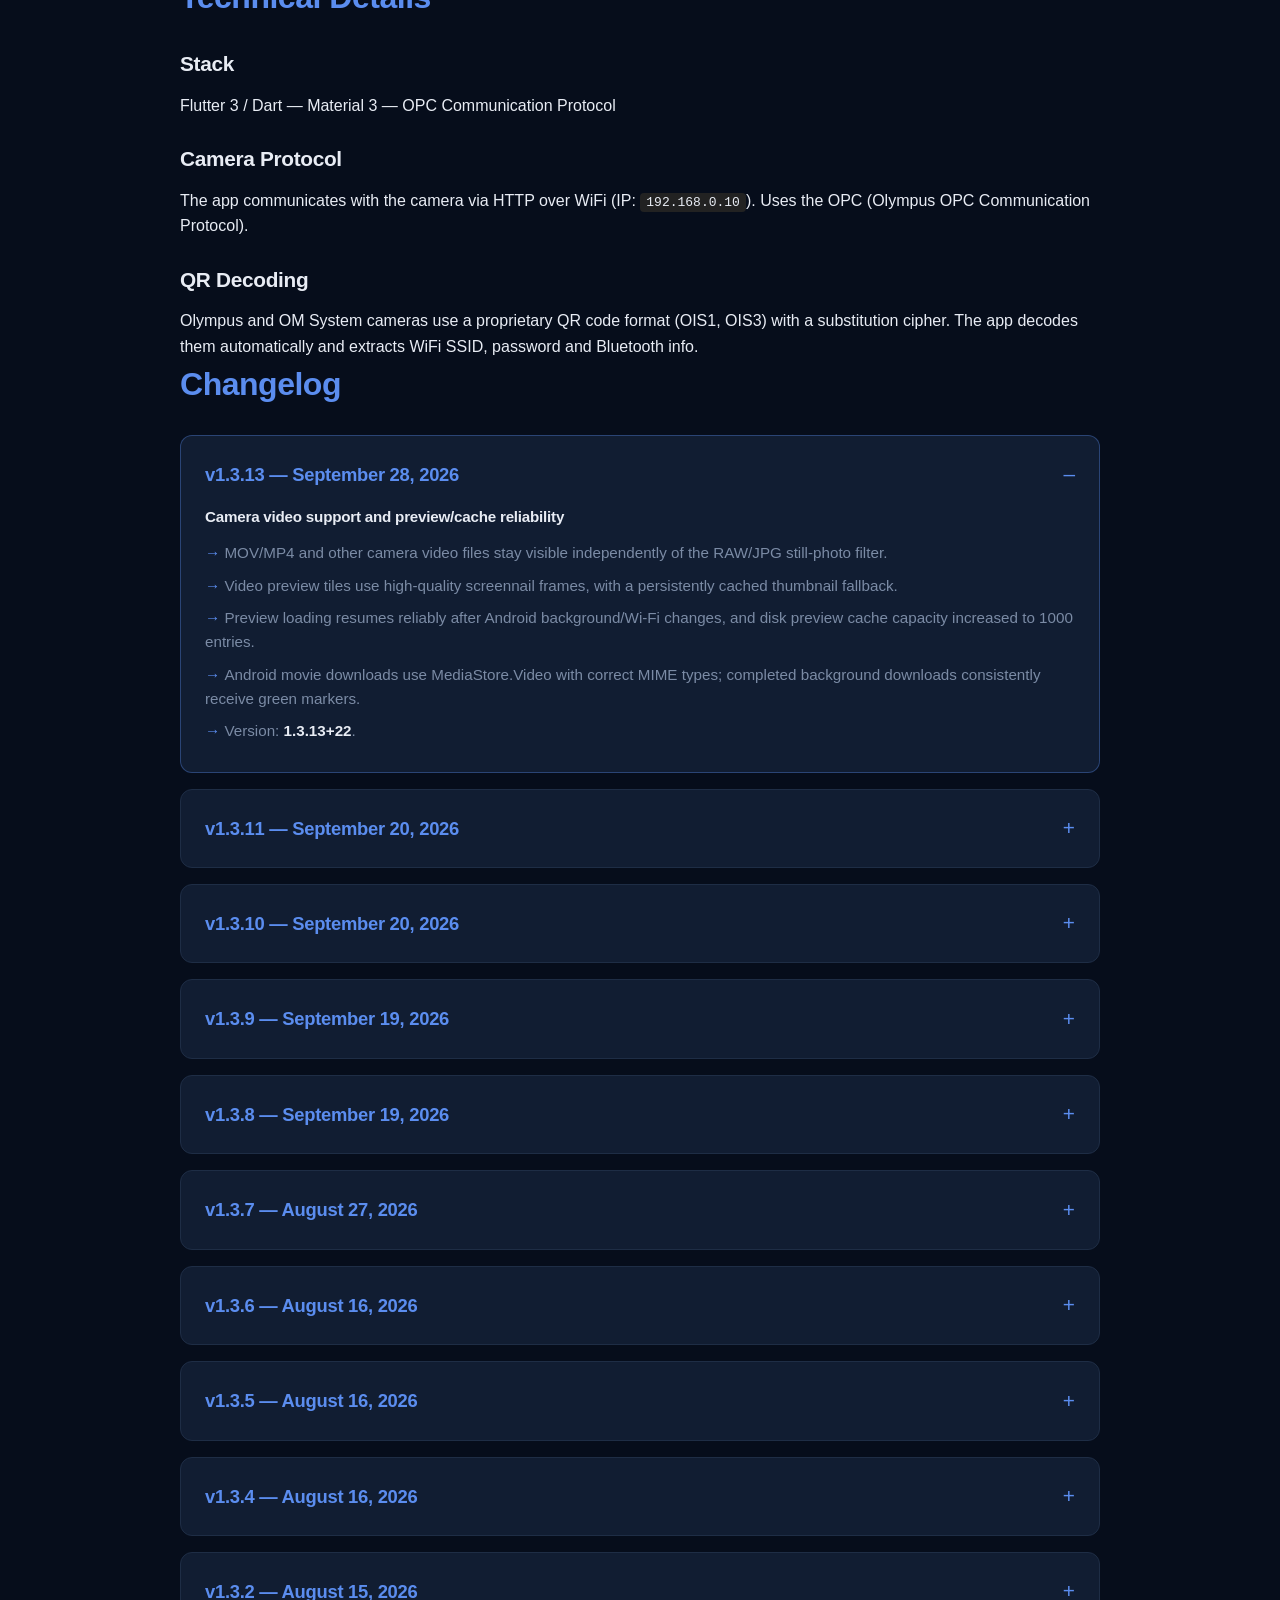
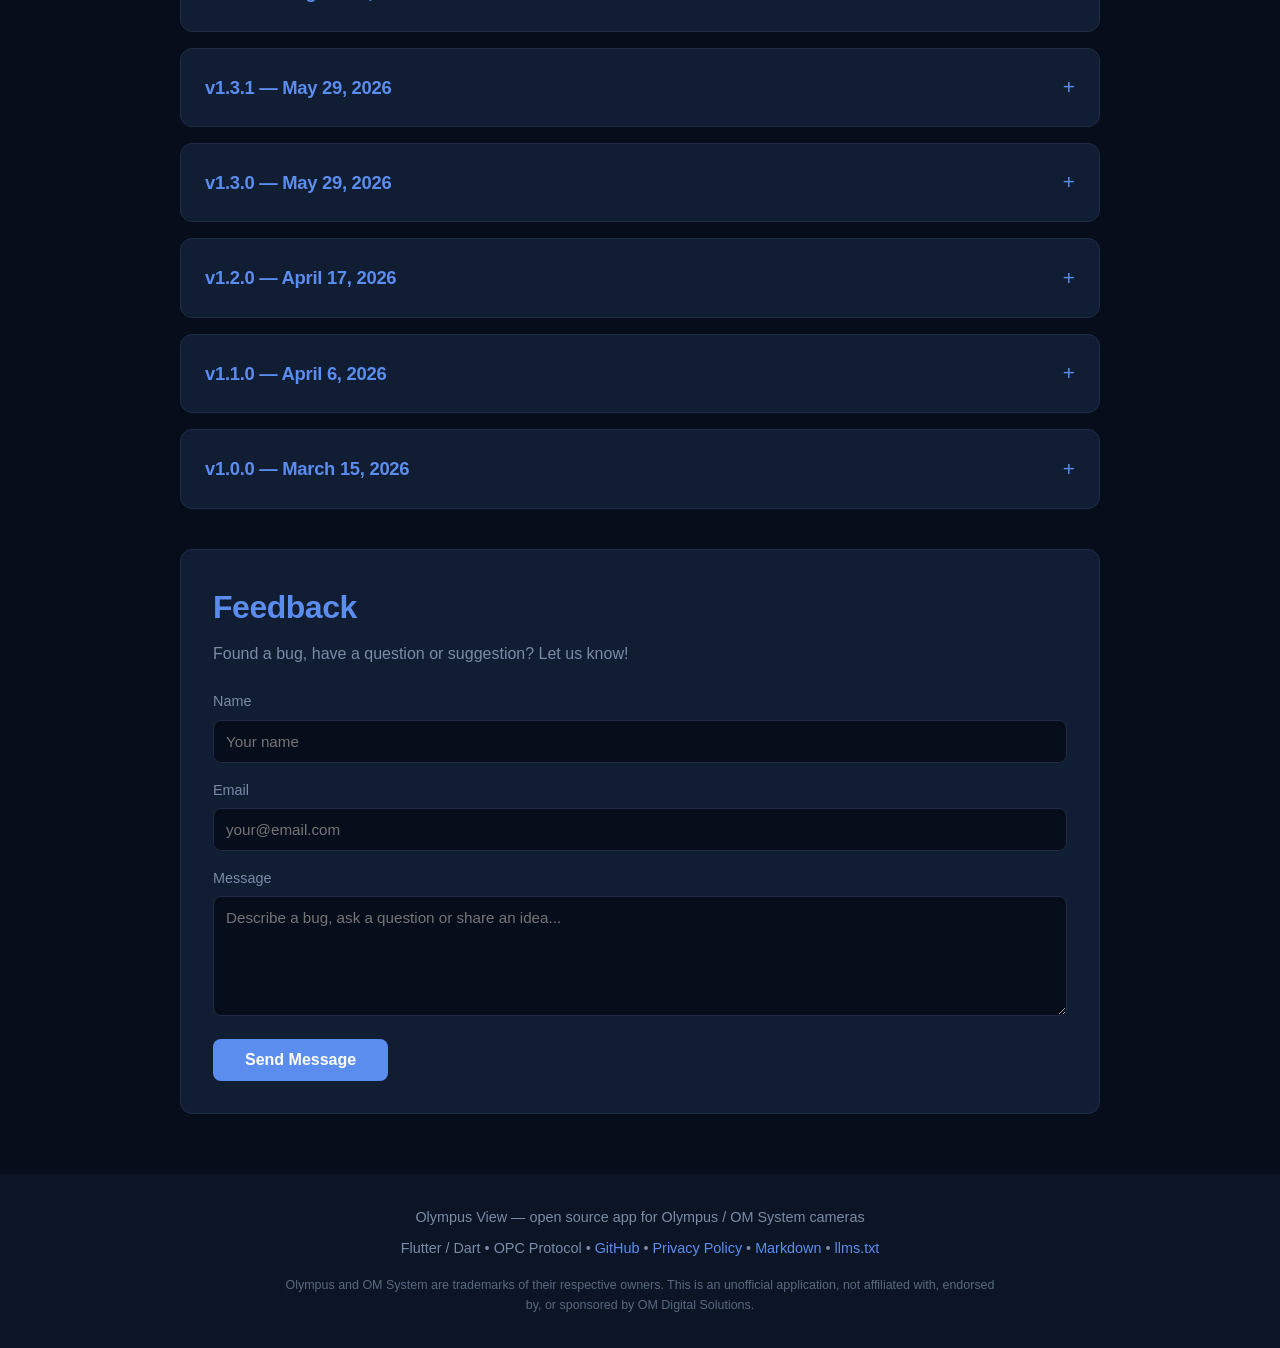
==== commit 062bac36: "Keep v1.3.13 historical entries, inject v1.3.14 once during Pages build" ====
--- a/docs/index.html
+++ b/docs/index.html
@@ -930,19 +930,6 @@
     <h2 id="changelog-en">Changelog</h2>
     <div class="changelog">
         <div class="changelog-version">
-            <h3>v1.3.14 — November 3, 2026 (prepared)</h3>
-            <h4>Sequential preview downloads, overall progress and completion tone</h4>
-            <ul>
-                <li><strong>FIFO download queue:</strong> Download on another photo/video no longer cancels a running transfer; files download in selection order.</li>
-                <li>Swiping photos or leaving the viewer keeps queued transfers running while the app remains open; repeated taps do not duplicate active entries.</li>
-                <li><strong>Overall queue progress</strong> in the viewer and gallery shows finished/total, remaining files, current filename, failures and a file-count progress bar (not byte progress).</li>
-                <li><strong>Android plays one system notification tone</strong> when the full preview queue ends, following the phone's sound settings.</li>
-                <li>Failed files can be retried without stopping other queued transfers; downloaded markers update in the gallery.</li>
-                <li>The viewer queue is not persistent after force-closing the application; background batch downloads use a separate Android service.</li>
-                <li>Version: <strong>1.3.14+23</strong>. Publication follows the signed GitHub release workflow.</li>
-            </ul>
-        </div>
-        <div class="changelog-version">
             <h3>v1.3.13 — September 28, 2026</h3>
             <h4>Camera video support and preview/cache reliability</h4>
             <ul>
@@ -1309,19 +1296,6 @@
     <h2 id="changelog-uk">Журнал змін</h2>
     <div class="changelog">
         <div class="changelog-version">
-            <h3>v1.3.14 — 3 листопада 2026 (підготовлена)</h3>
-            <h4>Черга завантажень із перегляду, загальний прогрес і звуковий сигнал</h4>
-            <ul>
-                <li><strong>Черга FIFO:</strong> Download для наступного фото чи відео не скасовує поточне завантаження; файли завантажуються в порядку додавання.</li>
-                <li>Гортання та вихід із перегляду не переривають чергу, доки застосунок працює; повторні натискання не додають дублікатів.</li>
-                <li><strong>Загальний прогрес</strong> у перегляді та галереї: завершено/всього, залишилось, поточний файл, помилки та смуга прогресу (за файлами, не за байтами).</li>
-                <li><strong>Один системний звук Android</strong> після завершення всієї черги, з урахуванням налаштувань телефону.</li>
-                <li>Невдалі файли можна повторити без зупинки інших завантажень; зелені позначки оновлюються в галереї.</li>
-                <li>Черга перегляду не переживає примусового закриття застосунку; фонове пакетне завантаження Android працює окремо.</li>
-                <li>Версія: <strong>1.3.14+23</strong>. Публікація через наявний підписаний GitHub Release.</li>
-            </ul>
-        </div>
-        <div class="changelog-version">
             <h3>v1.3.13 — 28 вересня 2026</h3>
             <h4>Підтримка відео й надійність кешу превʼю</h4>
             <ul>
@@ -1703,19 +1677,6 @@
 
     <h2 id="changelog-ru">Журнал изменений</h2>
     <div class="changelog">
-        <div class="changelog-version">
-            <h3>v1.3.14 — 3 ноября 2026 (подготовлена)</h3>
-            <h4>Очередь загрузок из просмотра, общий прогресс и звуковой сигнал</h4>
-            <ul>
-                <li><strong>Очередь FIFO:</strong> Download для следующего фото или видео не отменяет текущую загрузку; файлы скачиваются в порядке добавления.</li>
-                <li>Перелистывание и выход из просмотра не прерывают очередь, пока приложение работает; повторные нажатия не добавляют дубликаты.</li>
-                <li><strong>Общий прогресс</strong> в просмотре и галерее: скачано/всего, осталось, текущий файл, ошибки и полоса прогресса (по файлам, не по байтам).</li>
-                <li><strong>Один системный звук Android</strong> после завершения всей очереди, с учётом настроек телефона.</li>
-                <li>Ошибочные файлы можно повторить, не останавливая остальные загрузки; зелёные отметки обновляются в галерее.</li>
-                <li>Очередь просмотра не переживает принудительное закрытие приложения; пакетная фоновая загрузка Android работает отдельно.</li>
-                <li>Версия: <strong>1.3.14+23</strong>. Публикация через существующий подписанный GitHub Release.</li>
-            </ul>
-        </div>
         <div class="changelog-version">
             <h3>v1.3.13 — 28 сентября 2026</h3>
             <h4>Поддержка видео и надёжность кэша превью</h4>
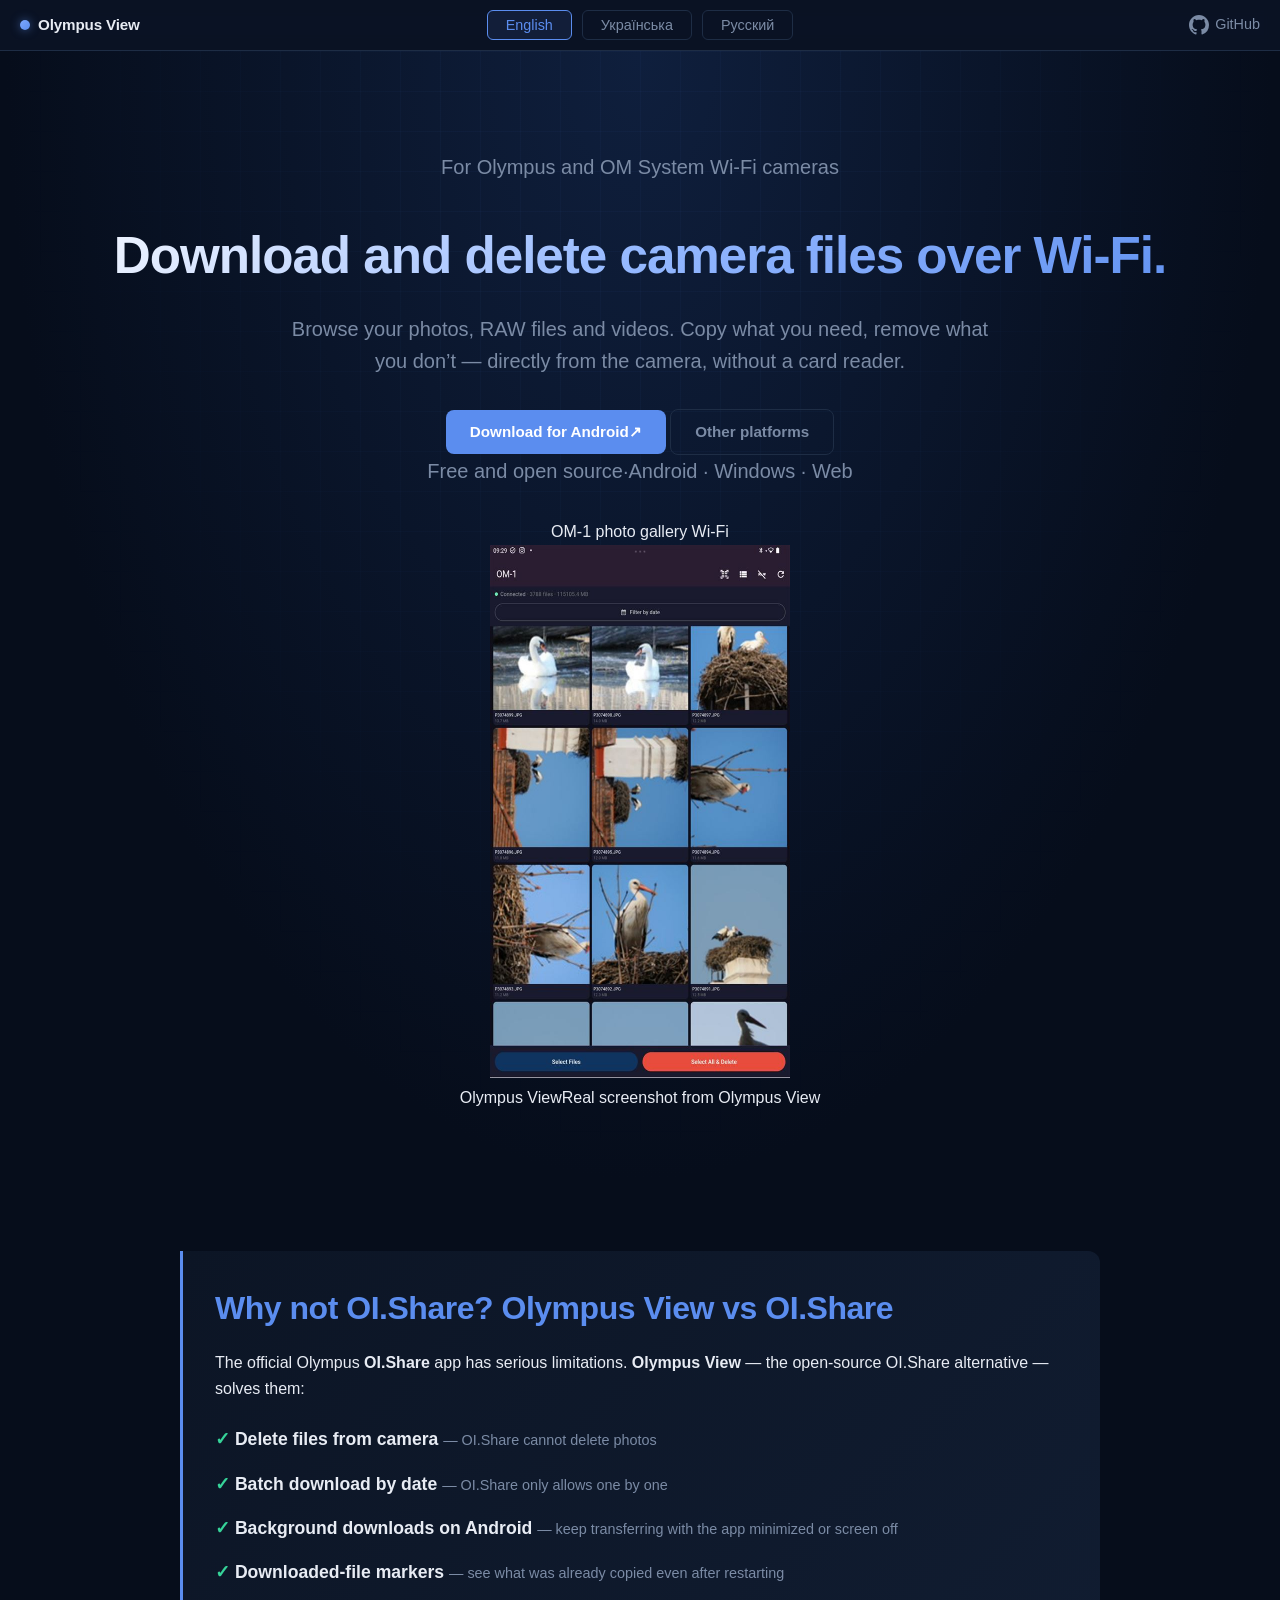
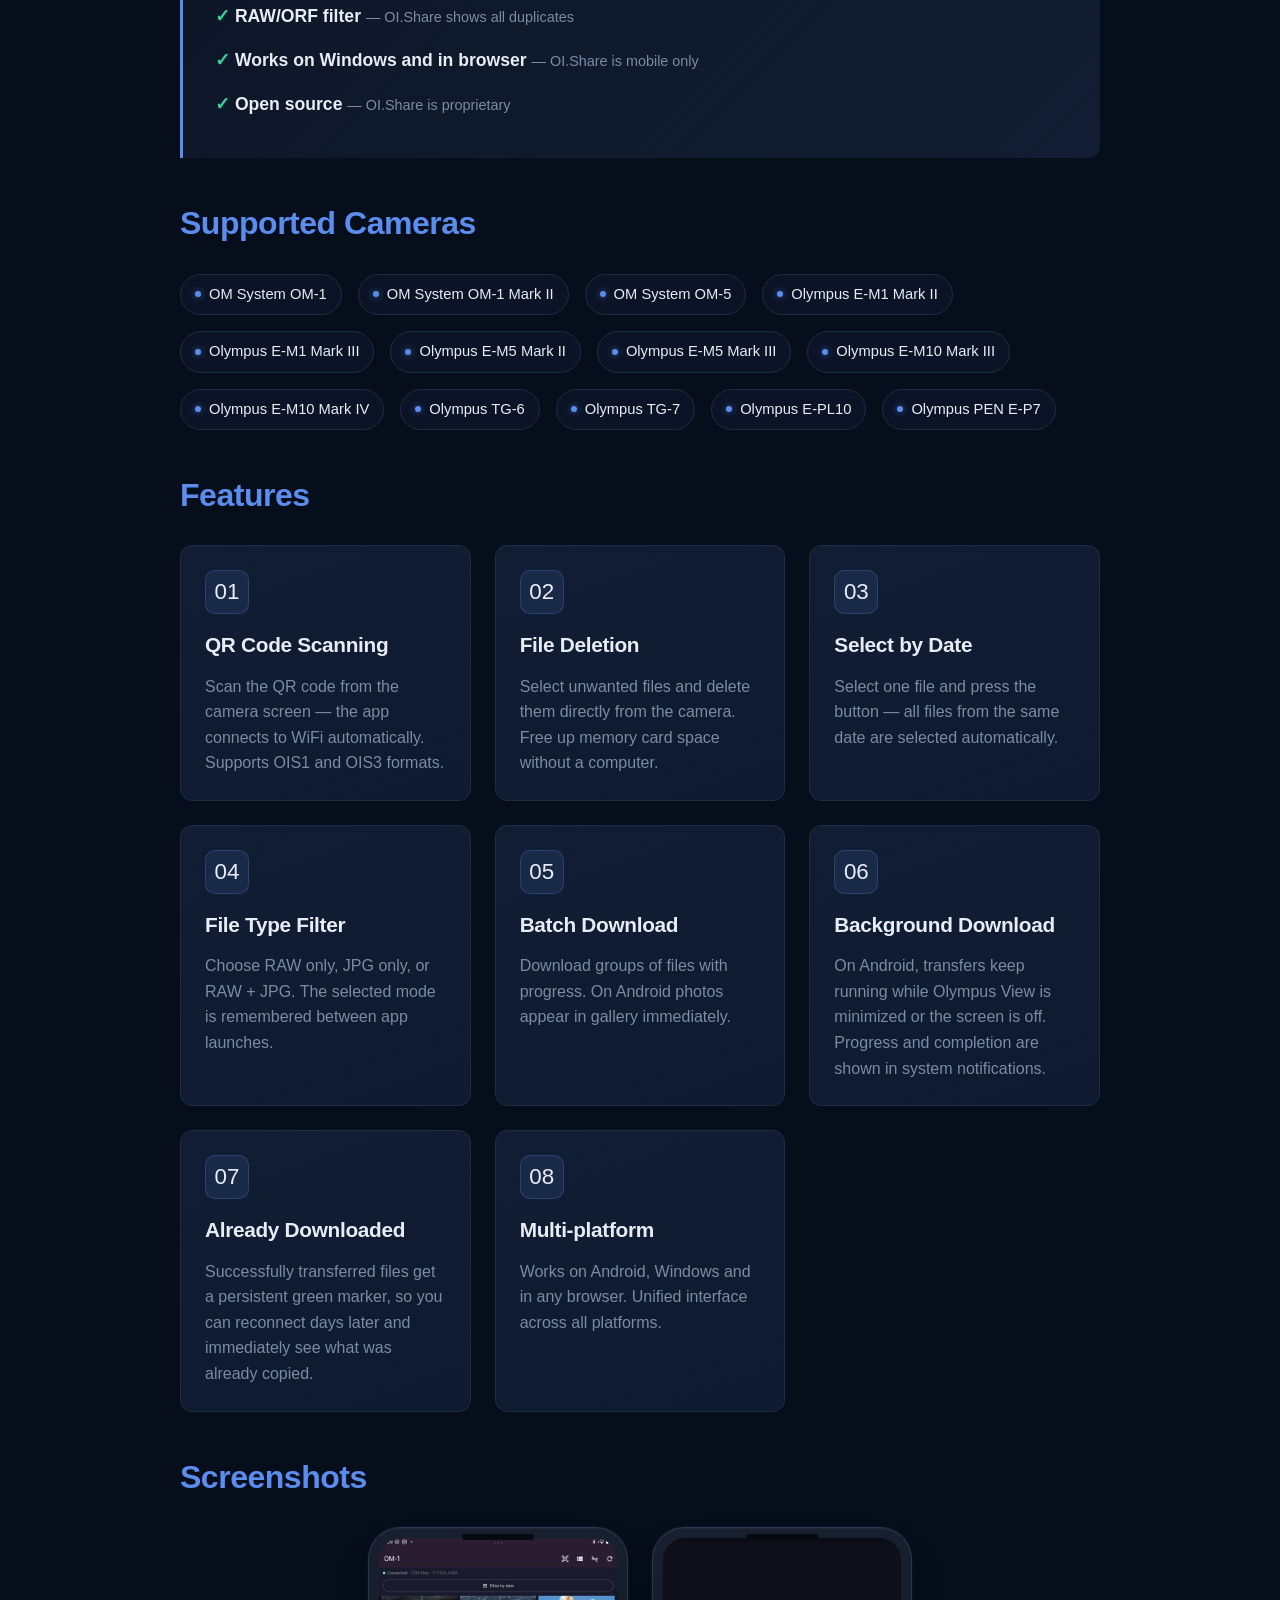
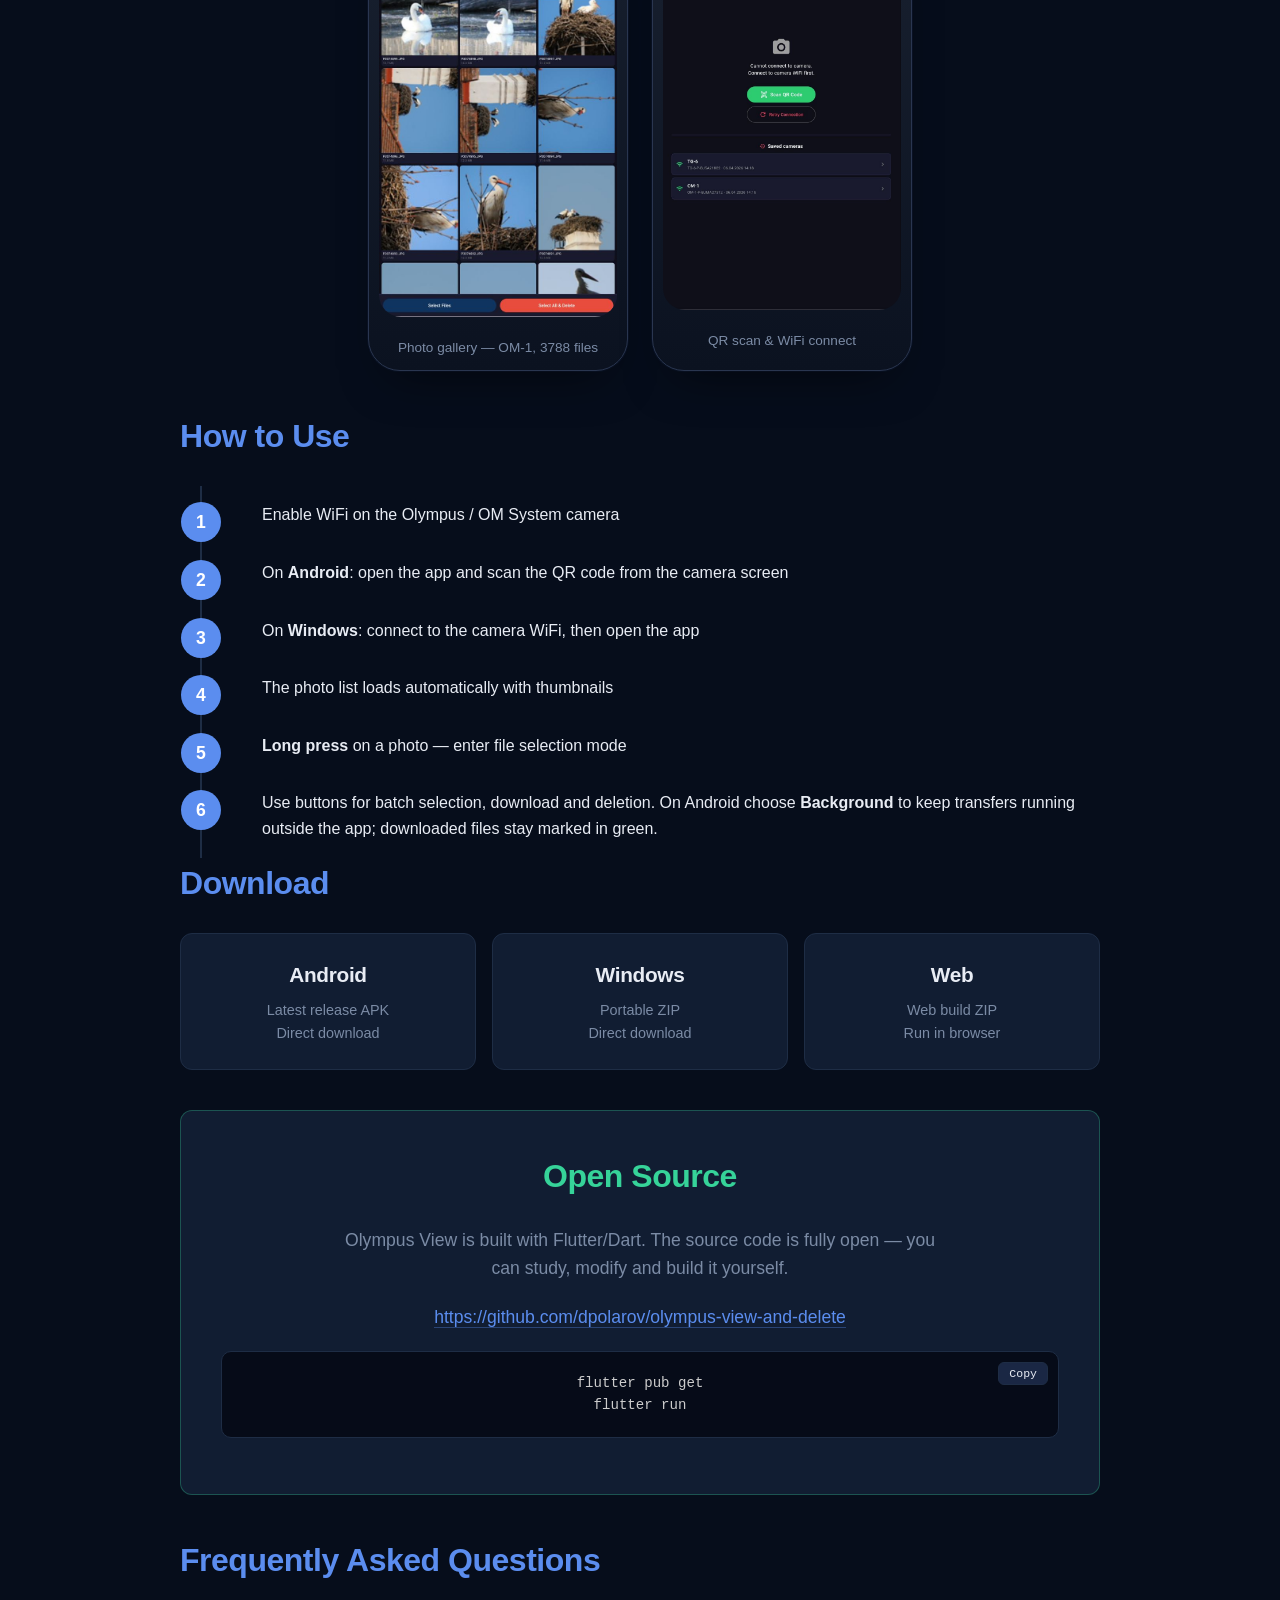
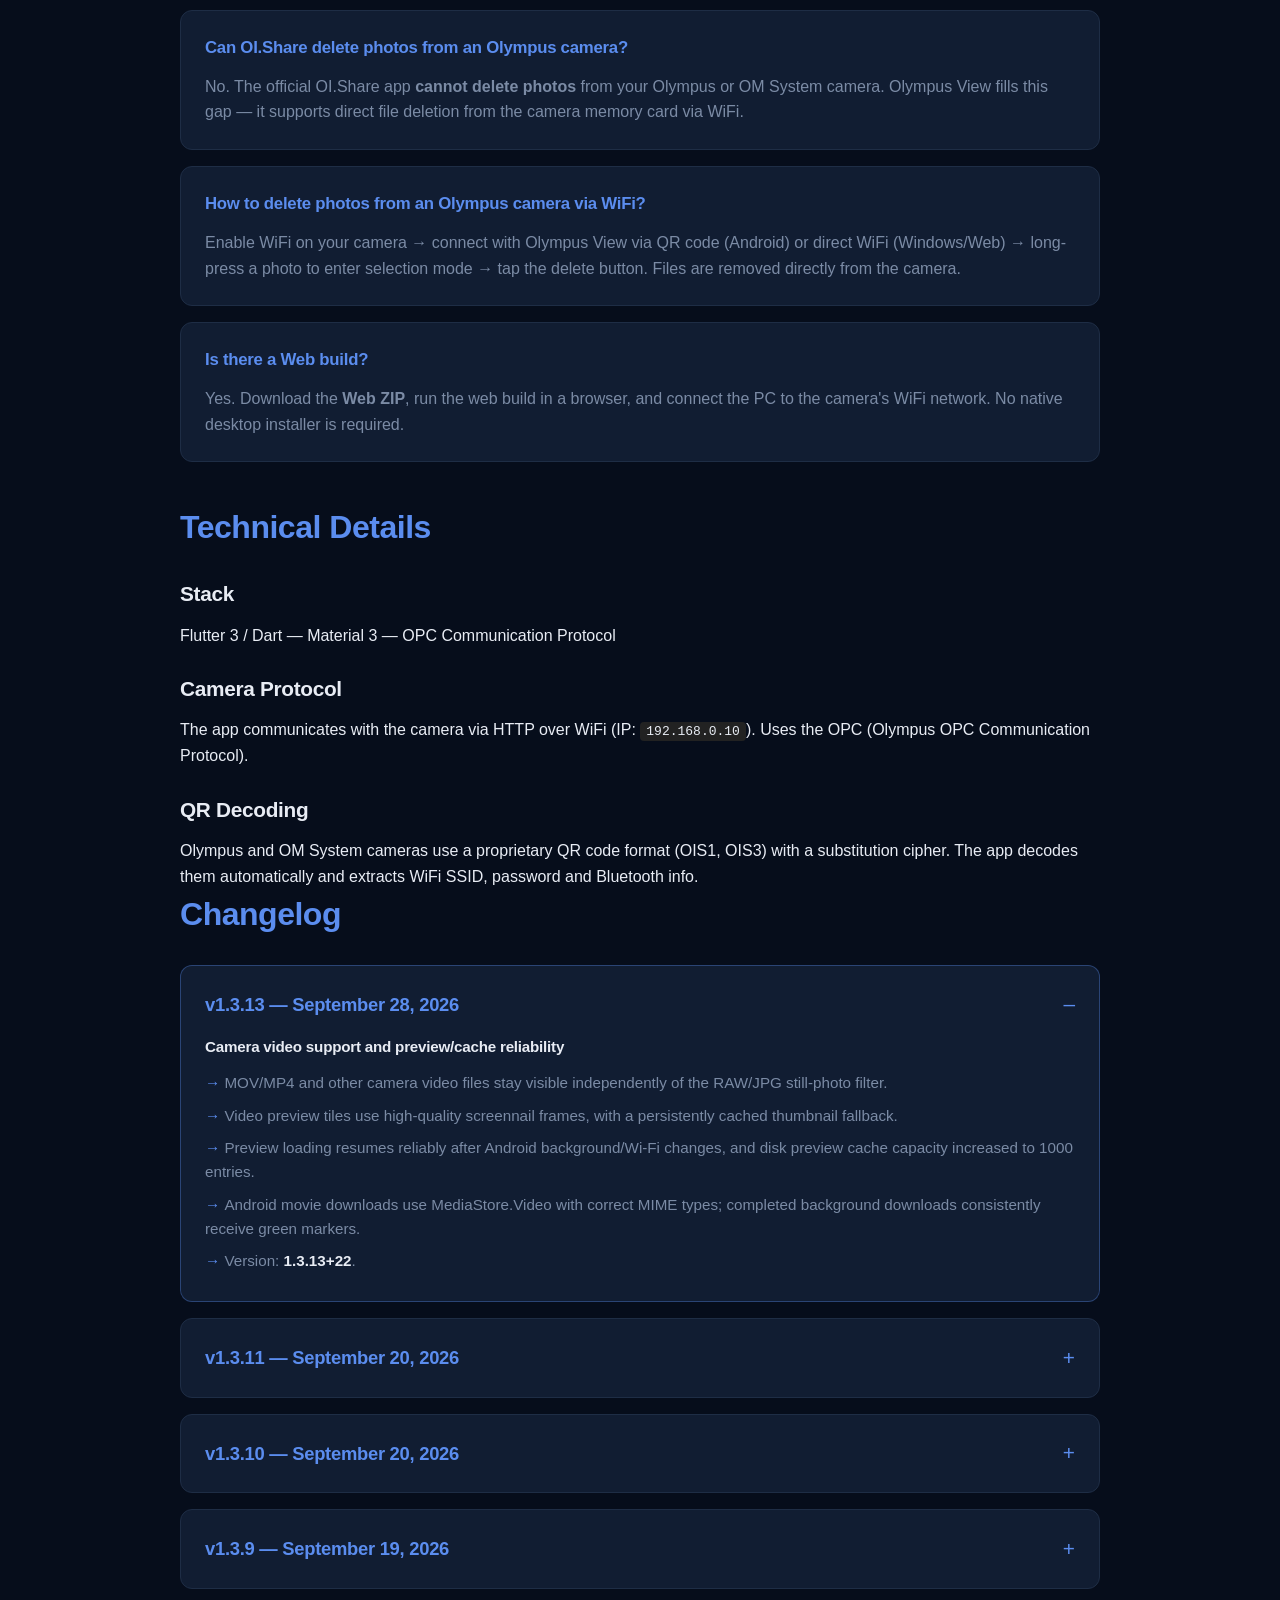
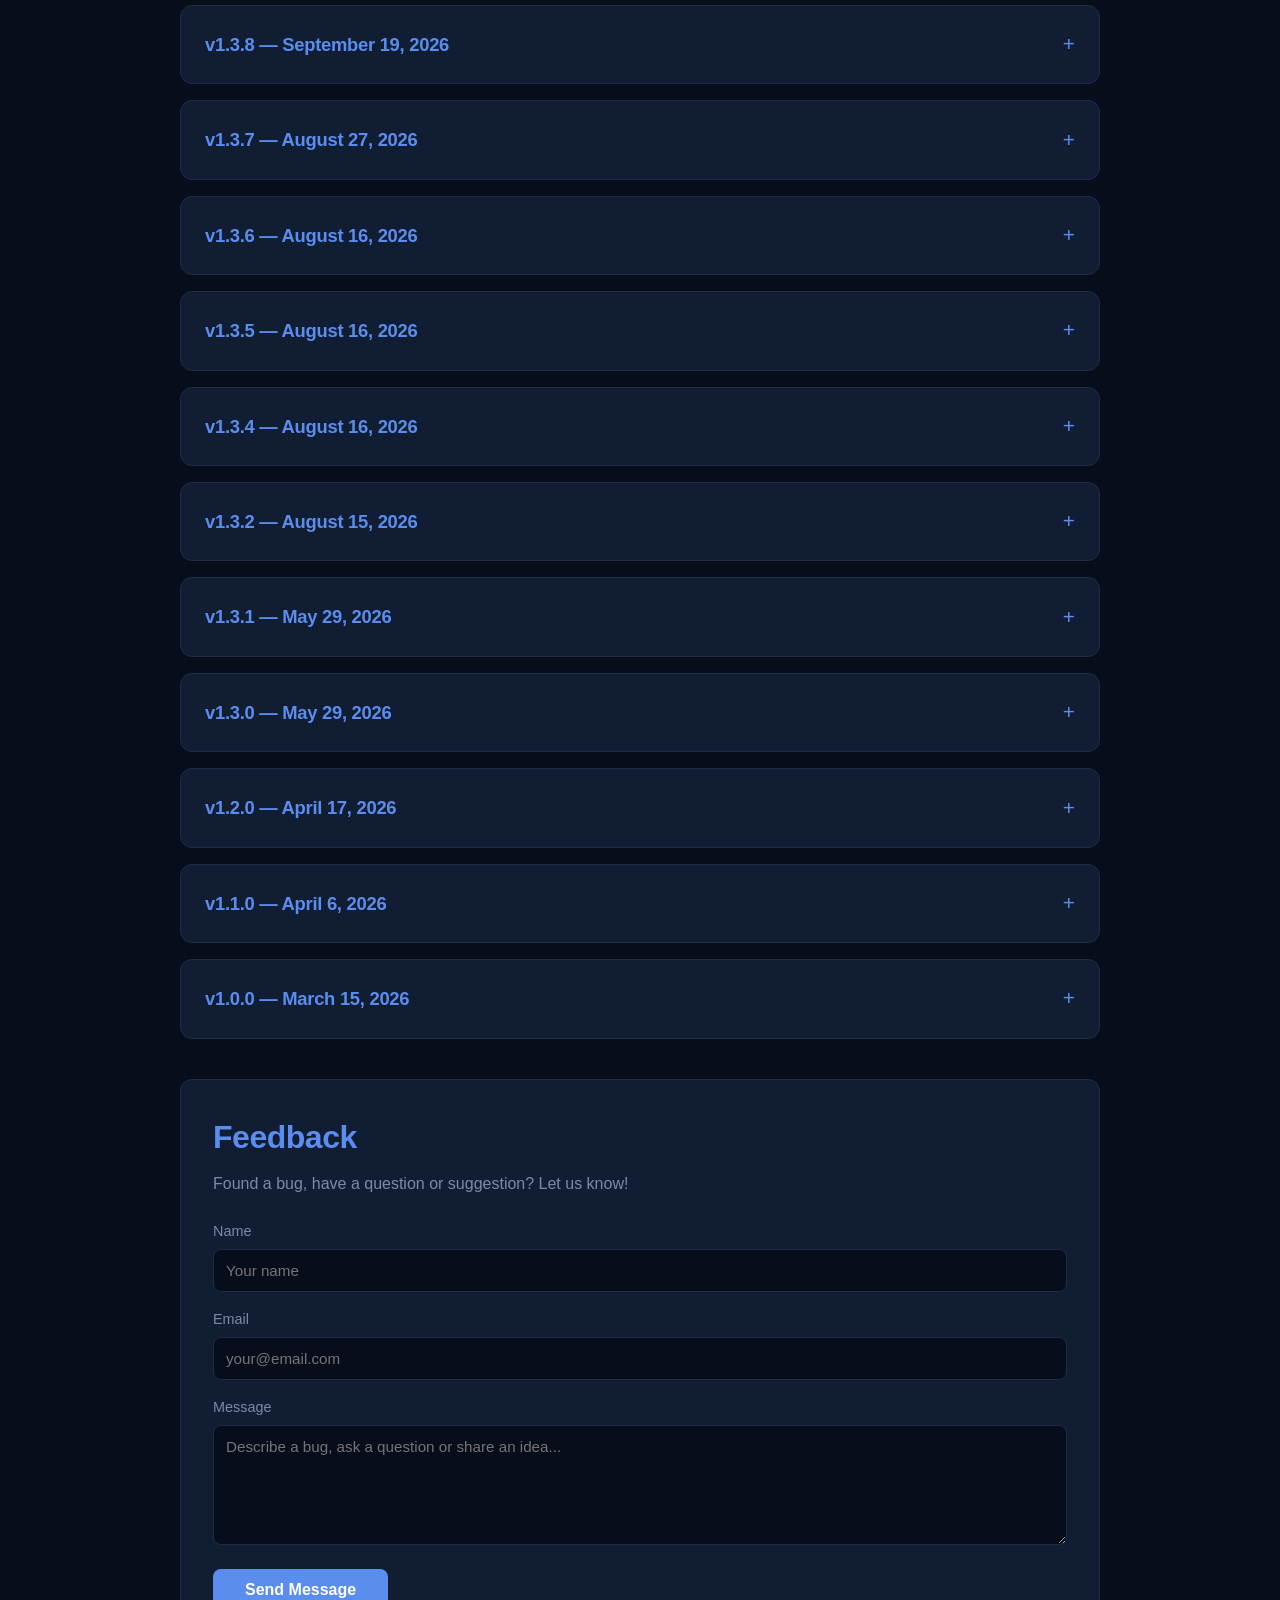
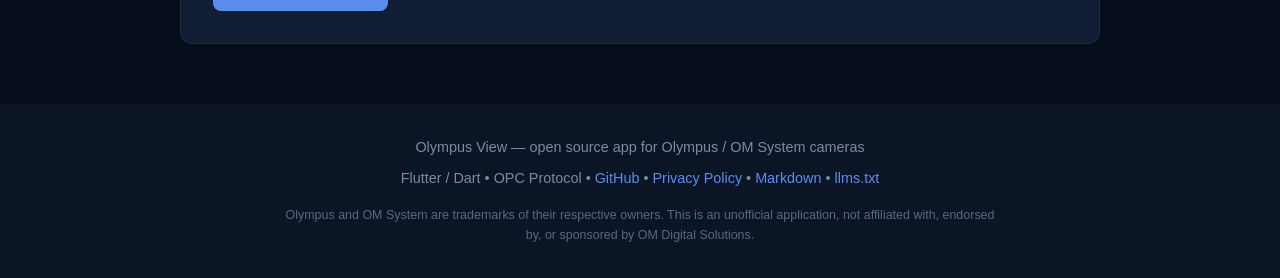
==== commit a4a7a7e1: "Replace gradient heroes with product-led split layout and real camera gallery visuals" ====
--- a/docs/index.html
+++ b/docs/index.html
@@ -746,6 +746,7 @@
   }
 
 </style>
+<link rel="stylesheet" href="unslop.css">
 
 </head>
 <body>
@@ -769,13 +770,27 @@
 <div id="lang-en" class="lang-section active">
 
 <section class="hero">
-    <h1>Olympus View — WiFi File Manager for Olympus &amp; OM System Cameras</h1>
-    <p>Manage, download and <strong>delete photos</strong> on Olympus and OM System cameras via WiFi — from your phone or computer. The free <strong>OI.Share alternative</strong> that actually works.</p>
-    <div class="hero-badges">
-        <a href="https://github.com/dpolarov/olympus-view-and-delete/releases/latest/download/OlympusView-Android.apk" class="badge badge-primary">Download Android APK</a>
-        <a href="#dl-en" class="badge badge-outline">Windows</a>
-        <a href="#dl-en" class="badge badge-outline">Web</a>
-        <a href="https://github.com/dpolarov/olympus-view-and-delete" target="_blank" rel="noopener" class="badge badge-green">Open Source</a>
+    <div class="hero-layout">
+        <div class="hero-copy">
+            <p class="hero-kicker"><span class="shutter-mark" aria-hidden="true"></span>For Olympus and OM System Wi-Fi cameras</p>
+            <h1>Download and delete camera files <span>over Wi-Fi.</span></h1>
+            <p class="hero-description">Browse your photos, RAW files and videos. Copy what you need, remove what you don’t — directly from the camera, without a card reader.</p>
+            <div class="hero-actions">
+                <a href="https://github.com/dpolarov/olympus-view-and-delete/releases/latest/download/OlympusView-Android.apk" class="badge badge-primary">Download for Android<span class="action-arrow" aria-hidden="true">↗</span></a>
+                <a href="#dl-en" class="badge badge-outline">Other platforms</a>
+            </div>
+            <p class="hero-meta">Free and open source<span aria-hidden="true">·</span>Android · Windows · Web</p>
+        </div>
+        <div class="hero-scene">
+            <div class="hero-scene-top">
+                <span class="scene-title">OM-1 photo gallery</span>
+                <span class="scene-signal"><span class="shutter-mark" aria-hidden="true"></span> Wi-Fi</span>
+            </div>
+            <div class="hero-device">
+                <img src="img/gallery.jpg" alt="Real Olympus View gallery screen displaying files from an OM-1 camera" width="300" height="533" fetchpriority="high">
+            </div>
+            <div class="hero-scene-bottom"><span>Olympus View</span><span>Real screenshot from Olympus View</span></div>
+        </div>
     </div>
 </section>
 
@@ -814,42 +829,42 @@
     <h2>Features</h2>
     <div class="features">
         <div class="feature-card">
-            <div class="feature-icon">📱</div>
+            <div class="feature-icon" aria-hidden="true">01</div>
             <h3>QR Code Scanning</h3>
             <p>Scan the QR code from the camera screen — the app connects to WiFi automatically. Supports OIS1 and OIS3 formats.</p>
         </div>
         <div class="feature-card">
-            <div class="feature-icon">🗑️</div>
+            <div class="feature-icon" aria-hidden="true">02</div>
             <h3>File Deletion</h3>
             <p>Select unwanted files and delete them directly from the camera. Free up memory card space without a computer.</p>
         </div>
         <div class="feature-card">
-            <div class="feature-icon">📅</div>
+            <div class="feature-icon" aria-hidden="true">03</div>
             <h3>Select by Date</h3>
             <p>Select one file and press the button — all files from the same date are selected automatically.</p>
         </div>
         <div class="feature-card">
-            <div class="feature-icon">🖼️</div>
+            <div class="feature-icon" aria-hidden="true">04</div>
             <h3>File Type Filter</h3>
             <p>Choose RAW only, JPG only, or RAW + JPG. The selected mode is remembered between app launches.</p>
         </div>
         <div class="feature-card">
-            <div class="feature-icon">⬇️</div>
+            <div class="feature-icon" aria-hidden="true">05</div>
             <h3>Batch Download</h3>
             <p>Download groups of files with progress. On Android photos appear in gallery immediately.</p>
         </div>
         <div class="feature-card">
-            <div class="feature-icon">⏬</div>
+            <div class="feature-icon" aria-hidden="true">06</div>
             <h3>Background Download</h3>
             <p>On Android, transfers keep running while Olympus View is minimized or the screen is off. Progress and completion are shown in system notifications.</p>
         </div>
         <div class="feature-card">
-            <div class="feature-icon">✅</div>
+            <div class="feature-icon" aria-hidden="true">07</div>
             <h3>Already Downloaded</h3>
             <p>Successfully transferred files get a persistent green marker, so you can reconnect days later and immediately see what was already copied.</p>
         </div>
         <div class="feature-card">
-            <div class="feature-icon">💻</div>
+            <div class="feature-icon" aria-hidden="true">08</div>
             <h3>Multi-platform</h3>
             <p>Works on Android, Windows and in any browser. Unified interface across all platforms.</p>
         </div>
@@ -880,17 +895,17 @@
     <h2 id="dl-en">Download</h2>
     <div class="downloads">
         <a href="https://github.com/dpolarov/olympus-view-and-delete/releases/latest/download/OlympusView-Android.apk" class="download-card">
-            <div class="download-icon">🤖</div>
+            
             <h3>Android</h3>
             <p>Latest release APK<br>Direct download</p>
         </a>
         <a href="https://github.com/dpolarov/olympus-view-and-delete/releases/latest/download/OlympusView-Windows.zip" class="download-card">
-            <div class="download-icon">🪟</div>
+            
             <h3>Windows</h3>
             <p>Portable ZIP<br>Direct download</p>
         </a>
         <a href="https://github.com/dpolarov/olympus-view-and-delete/releases/latest/download/OlympusView-Web.zip" class="download-card">
-            <div class="download-icon">🌐</div>
+            
             <h3>Web</h3>
             <p>Web build ZIP<br>Run in browser</p>
         </a>
@@ -1151,13 +1166,27 @@
 <div id="lang-uk" class="lang-section">
 
 <section class="hero">
-    <h1>Olympus View</h1>
-    <p>Керуйте фотографіями на камерах Olympus та OM System через WiFi. Завантажуйте, видаляйте та переглядайте файли — з телефону або комп'ютера.</p>
-    <div class="hero-badges">
-        <a href="https://github.com/dpolarov/olympus-view-and-delete/releases/latest/download/OlympusView-Android.apk" class="badge badge-primary">Завантажити Android APK</a>
-        <a href="#dl-uk" class="badge badge-outline">Windows</a>
-        <a href="#dl-uk" class="badge badge-outline">Web</a>
-        <a href="https://github.com/dpolarov/olympus-view-and-delete" target="_blank" rel="noopener" class="badge badge-green">Open Source</a>
+    <div class="hero-layout">
+        <div class="hero-copy">
+            <p class="hero-kicker"><span class="shutter-mark" aria-hidden="true"></span>Для Wi-Fi камер Olympus та OM System</p>
+            <h1>Завантажуйте й видаляйте файли камери <span>через Wi-Fi.</span></h1>
+            <p class="hero-description">Переглядайте фото, RAW і відео. Копіюйте потрібне, видаляйте зайве безпосередньо з камери, без картридера.</p>
+            <div class="hero-actions">
+                <a href="https://github.com/dpolarov/olympus-view-and-delete/releases/latest/download/OlympusView-Android.apk" class="badge badge-primary">Завантажити для Android<span class="action-arrow" aria-hidden="true">↗</span></a>
+                <a href="#dl-uk" class="badge badge-outline">Інші платформи</a>
+            </div>
+            <p class="hero-meta">Безкоштовно та з відкритим кодом<span aria-hidden="true">·</span>Android · Windows · Web</p>
+        </div>
+        <div class="hero-scene">
+            <div class="hero-scene-top">
+                <span class="scene-title">Фотогалерея OM-1</span>
+                <span class="scene-signal"><span class="shutter-mark" aria-hidden="true"></span> Wi-Fi</span>
+            </div>
+            <div class="hero-device">
+                <img src="img/gallery.jpg" alt="Реальний екран галереї Olympus View із файлами з камери OM-1" width="300" height="533" fetchpriority="high">
+            </div>
+            <div class="hero-scene-bottom"><span>Olympus View</span><span>Справжній екран Olympus View</span></div>
+        </div>
     </div>
 </section>
 
@@ -1196,42 +1225,42 @@
     <h2>Можливості</h2>
     <div class="features">
         <div class="feature-card">
-            <div class="feature-icon">📱</div>
+            <div class="feature-icon" aria-hidden="true">01</div>
             <h3>Сканування QR-коду</h3>
             <p>Відскануйте QR-код з екрану камери — додаток автоматично підключиться до WiFi. Підтримка форматів OIS1 та OIS3.</p>
         </div>
         <div class="feature-card">
-            <div class="feature-icon">🗑️</div>
+            <div class="feature-icon" aria-hidden="true">02</div>
             <h3>Видалення файлів</h3>
             <p>Виберіть непотрібні файли та видаліть їх прямо з камери. Звільняйте карту пам'яті без комп'ютера.</p>
         </div>
         <div class="feature-card">
-            <div class="feature-icon">📅</div>
+            <div class="feature-icon" aria-hidden="true">03</div>
             <h3>Вибір за датами</h3>
             <p>Виділіть один файл і натисніть кнопку — усі файли за ту саму дату будуть вибрані автоматично.</p>
         </div>
         <div class="feature-card">
-            <div class="feature-icon">🖼️</div>
+            <div class="feature-icon" aria-hidden="true">04</div>
             <h3>Фільтр RAW / JPG</h3>
             <p>Вибирайте лише RAW, лише JPG або RAW + JPG. Обраний режим зберігається між запусками застосунку.</p>
         </div>
         <div class="feature-card">
-            <div class="feature-icon">⬇️</div>
+            <div class="feature-icon" aria-hidden="true">05</div>
             <h3>Масове завантаження</h3>
             <p>Завантажуйте групи файлів з прогресом. На Android фото одразу з'являються у галереї.</p>
         </div>
         <div class="feature-card">
-            <div class="feature-icon">⏬</div>
+            <div class="feature-icon" aria-hidden="true">06</div>
             <h3>Фонове завантаження</h3>
             <p>На Android передача продовжується після згортання Olympus View або вимкнення екрана. Прогрес і завершення показуються у системних сповіщеннях.</p>
         </div>
         <div class="feature-card">
-            <div class="feature-icon">✅</div>
+            <div class="feature-icon" aria-hidden="true">07</div>
             <h3>Вже завантажено</h3>
             <p>Успішно перенесені файли отримують постійну зелену позначку, тому навіть через кілька днів видно, що вже було скопійовано.</p>
         </div>
         <div class="feature-card">
-            <div class="feature-icon">💻</div>
+            <div class="feature-icon" aria-hidden="true">08</div>
             <h3>Мультиплатформа</h3>
             <p>Працює на Android, Windows та у будь-якому браузері. Єдиний інтерфейс на всіх платформах.</p>
         </div>
@@ -1262,17 +1291,17 @@
     <h2 id="dl-uk">Завантажити</h2>
     <div class="downloads">
         <a href="https://github.com/dpolarov/olympus-view-and-delete/releases/latest/download/OlympusView-Android.apk" class="download-card">
-            <div class="download-icon">🤖</div>
+            
             <h3>Android</h3>
             <p>Останній реліз APK<br>Пряме завантаження</p>
         </a>
         <a href="https://github.com/dpolarov/olympus-view-and-delete/releases/latest/download/OlympusView-Windows.zip" class="download-card">
-            <div class="download-icon">🪟</div>
+            
             <h3>Windows</h3>
             <p>Portable ZIP<br>Пряме завантаження</p>
         </a>
         <a href="https://github.com/dpolarov/olympus-view-and-delete/releases/latest/download/OlympusView-Web.zip" class="download-card">
-            <div class="download-icon">🌐</div>
+            
             <h3>Web</h3>
             <p>Web ZIP<br>Запуск у браузері</p>
         </a>
@@ -1517,13 +1546,27 @@
 <div id="lang-ru" class="lang-section">
 
 <section class="hero">
-    <h1>Olympus View — управление камерой через WiFi с удалением файлов</h1>
-    <p>Просматривайте, скачивайте и <strong>удаляйте фото</strong> на камерах Olympus и OM System через WiFi. Бесплатная альтернатива <strong>OI.Share</strong> с открытым кодом — для Android, Windows и браузера.</p>
-    <div class="hero-badges">
-        <a href="https://github.com/dpolarov/olympus-view-and-delete/releases/latest/download/OlympusView-Android.apk" class="badge badge-primary">Скачать Android APK</a>
-        <a href="#dl-ru" class="badge badge-outline">Windows</a>
-        <a href="#dl-ru" class="badge badge-outline">Web</a>
-        <a href="https://github.com/dpolarov/olympus-view-and-delete" target="_blank" rel="noopener" class="badge badge-green">Open Source</a>
+    <div class="hero-layout">
+        <div class="hero-copy">
+            <p class="hero-kicker"><span class="shutter-mark" aria-hidden="true"></span>Для Wi-Fi камер Olympus и OM System</p>
+            <h1>Скачивайте и удаляйте файлы камеры <span>по Wi-Fi.</span></h1>
+            <p class="hero-description">Просматривайте фотографии, RAW и видео. Сохраняйте нужное и удаляйте лишнее прямо с камеры, без картридера.</p>
+            <div class="hero-actions">
+                <a href="https://github.com/dpolarov/olympus-view-and-delete/releases/latest/download/OlympusView-Android.apk" class="badge badge-primary">Скачать для Android<span class="action-arrow" aria-hidden="true">↗</span></a>
+                <a href="#dl-ru" class="badge badge-outline">Другие платформы</a>
+            </div>
+            <p class="hero-meta">Бесплатно и с открытым кодом<span aria-hidden="true">·</span>Android · Windows · Web</p>
+        </div>
+        <div class="hero-scene">
+            <div class="hero-scene-top">
+                <span class="scene-title">Фотогалерея OM-1</span>
+                <span class="scene-signal"><span class="shutter-mark" aria-hidden="true"></span> Wi-Fi</span>
+            </div>
+            <div class="hero-device">
+                <img src="img/gallery.jpg" alt="Реальный экран галереи Olympus View с файлами камеры OM-1" width="300" height="533" fetchpriority="high">
+            </div>
+            <div class="hero-scene-bottom"><span>Olympus View</span><span>Настоящий экран Olympus View</span></div>
+        </div>
     </div>
 </section>
 
@@ -1562,42 +1605,42 @@
     <h2>Возможности</h2>
     <div class="features">
         <div class="feature-card">
-            <div class="feature-icon">📱</div>
+            <div class="feature-icon" aria-hidden="true">01</div>
             <h3>QR-код сканирование</h3>
             <p>Отсканируйте QR-код с экрана камеры — приложение автоматически подключится к WiFi. Поддержка форматов OIS1 и OIS3.</p>
         </div>
         <div class="feature-card">
-            <div class="feature-icon">🗑️</div>
+            <div class="feature-icon" aria-hidden="true">02</div>
             <h3>Удаление файлов</h3>
             <p>Выберите ненужные файлы и удалите их прямо с камеры. Освобождайте карту памяти без компьютера.</p>
         </div>
         <div class="feature-card">
-            <div class="feature-icon">📅</div>
+            <div class="feature-icon" aria-hidden="true">03</div>
             <h3>Выбор по датам</h3>
             <p>Выделите один файл и нажмите кнопку — все файлы за ту же дату будут выбраны автоматически.</p>
         </div>
         <div class="feature-card">
-            <div class="feature-icon">🖼️</div>
+            <div class="feature-icon" aria-hidden="true">04</div>
             <h3>Фильтр RAW / JPG</h3>
             <p>Выбирайте только RAW, только JPG или RAW + JPG. Выбранный режим сохраняется между запусками приложения.</p>
         </div>
         <div class="feature-card">
-            <div class="feature-icon">⬇️</div>
+            <div class="feature-icon" aria-hidden="true">05</div>
             <h3>Массовое скачивание</h3>
             <p>Скачивайте группы файлов с прогрессом. На Android фото сразу появляются в галерее.</p>
         </div>
         <div class="feature-card">
-            <div class="feature-icon">⏬</div>
+            <div class="feature-icon" aria-hidden="true">06</div>
             <h3>Фоновое скачивание</h3>
             <p>На Android передача продолжается после сворачивания Olympus View или выключения экрана. Прогресс и завершение показываются в системных уведомлениях.</p>
         </div>
         <div class="feature-card">
-            <div class="feature-icon">✅</div>
+            <div class="feature-icon" aria-hidden="true">07</div>
             <h3>Уже скачано</h3>
             <p>Успешно перенесённые файлы получают постоянную зелёную отметку, поэтому даже через несколько дней видно, что уже было скопировано.</p>
         </div>
         <div class="feature-card">
-            <div class="feature-icon">💻</div>
+            <div class="feature-icon" aria-hidden="true">08</div>
             <h3>Мультиплатформа</h3>
             <p>Работает на Android, Windows и в любом браузере. Единый интерфейс на всех платформах.</p>
         </div>
@@ -1628,17 +1671,17 @@
     <h2 id="dl-ru">Скачать</h2>
     <div class="downloads">
         <a href="https://github.com/dpolarov/olympus-view-and-delete/releases/latest/download/OlympusView-Android.apk" class="download-card">
-            <div class="download-icon">🤖</div>
+            
             <h3>Android</h3>
             <p>Последний релиз APK<br>Прямая загрузка</p>
         </a>
         <a href="https://github.com/dpolarov/olympus-view-and-delete/releases/latest/download/OlympusView-Windows.zip" class="download-card">
-            <div class="download-icon">🪟</div>
+            
             <h3>Windows</h3>
             <p>Portable ZIP<br>Прямая загрузка</p>
         </a>
         <a href="https://github.com/dpolarov/olympus-view-and-delete/releases/latest/download/OlympusView-Web.zip" class="download-card">
-            <div class="download-icon">🌐</div>
+            
             <h3>Web</h3>
             <p>Web ZIP<br>Запуск в браузере</p>
         </a>
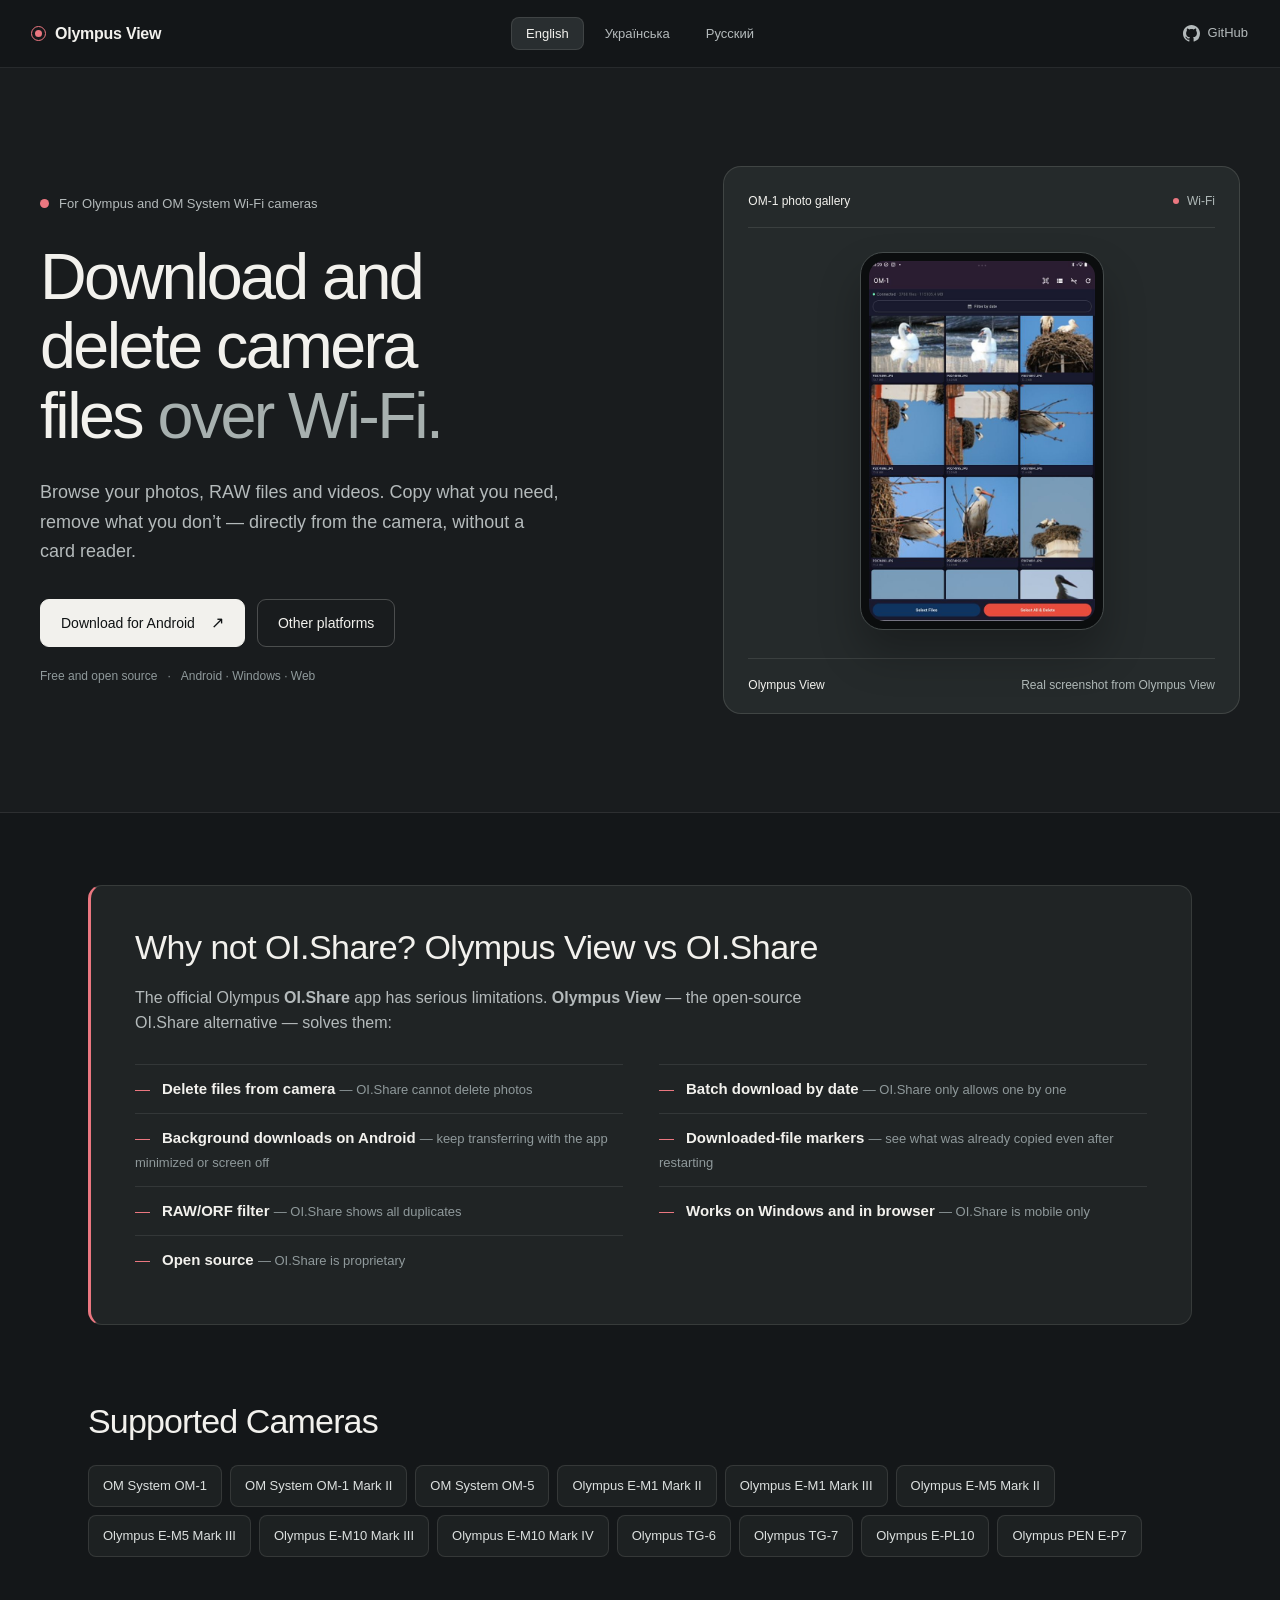
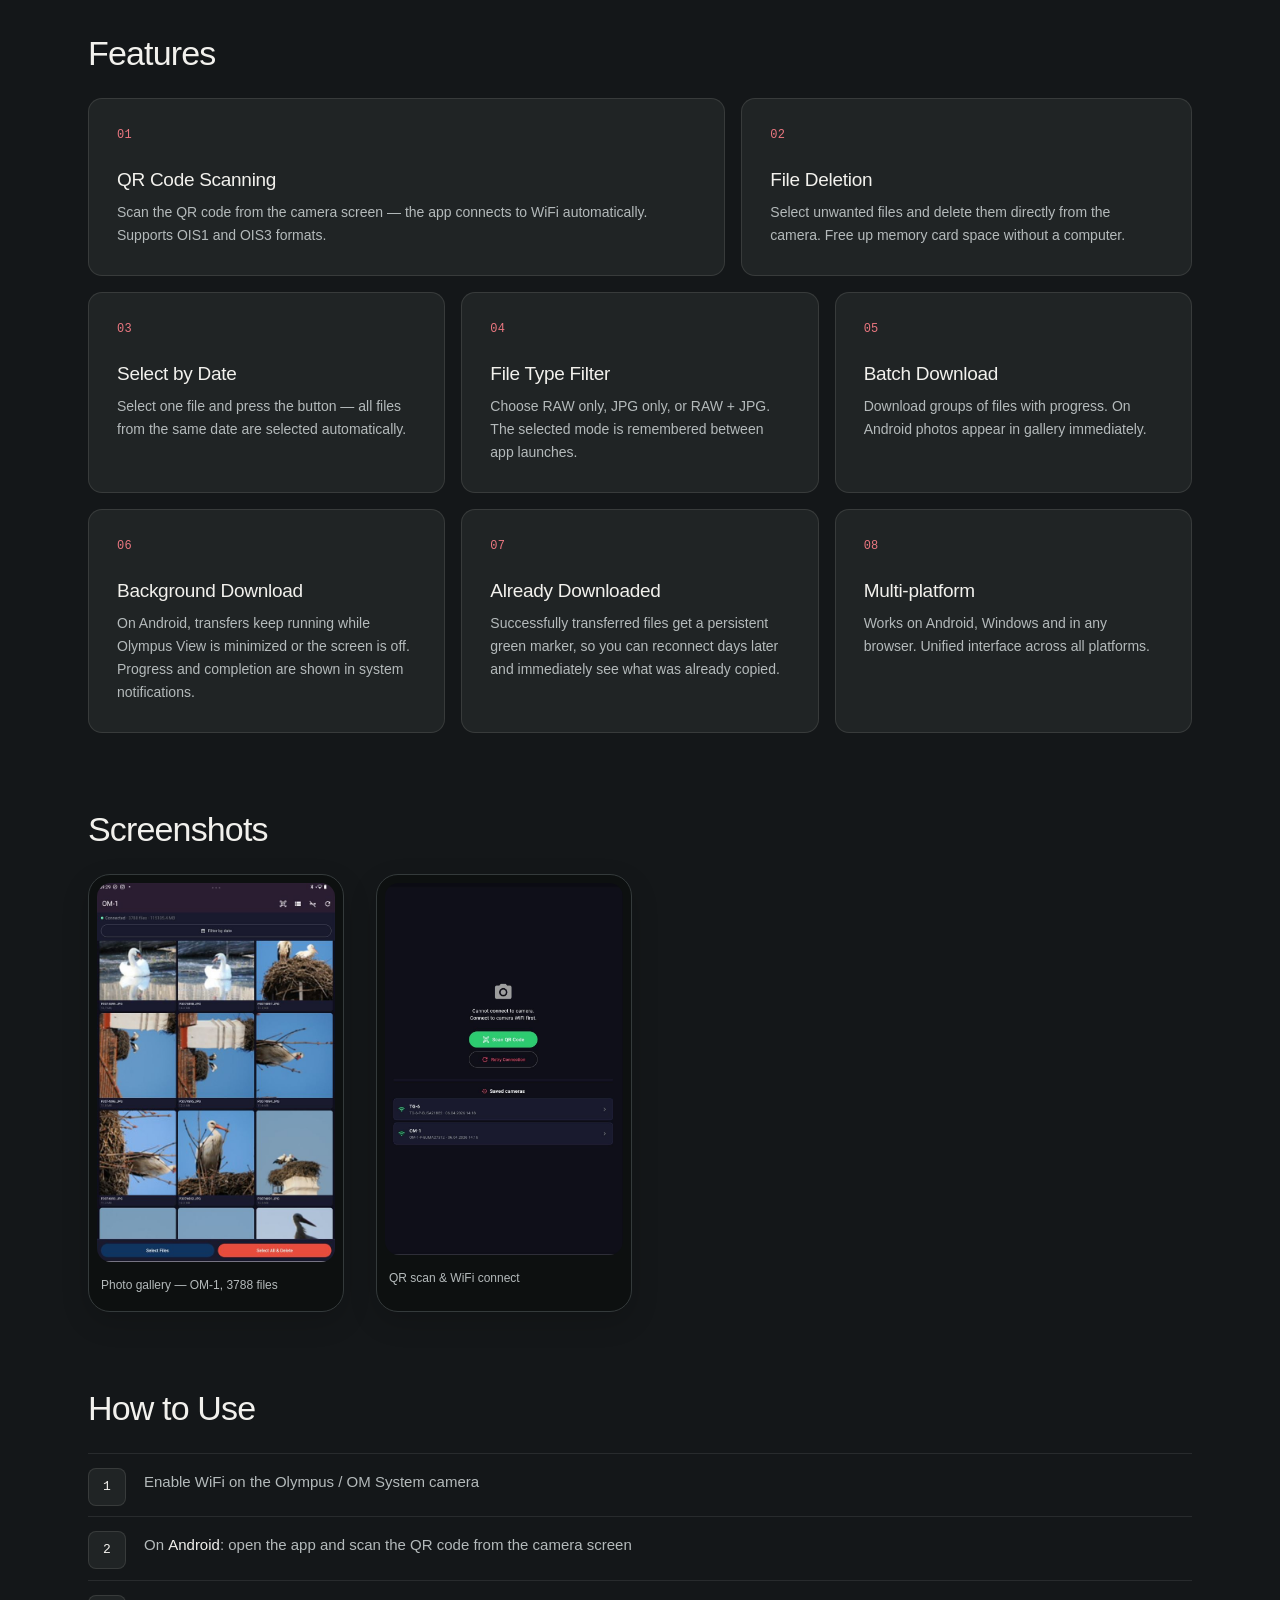
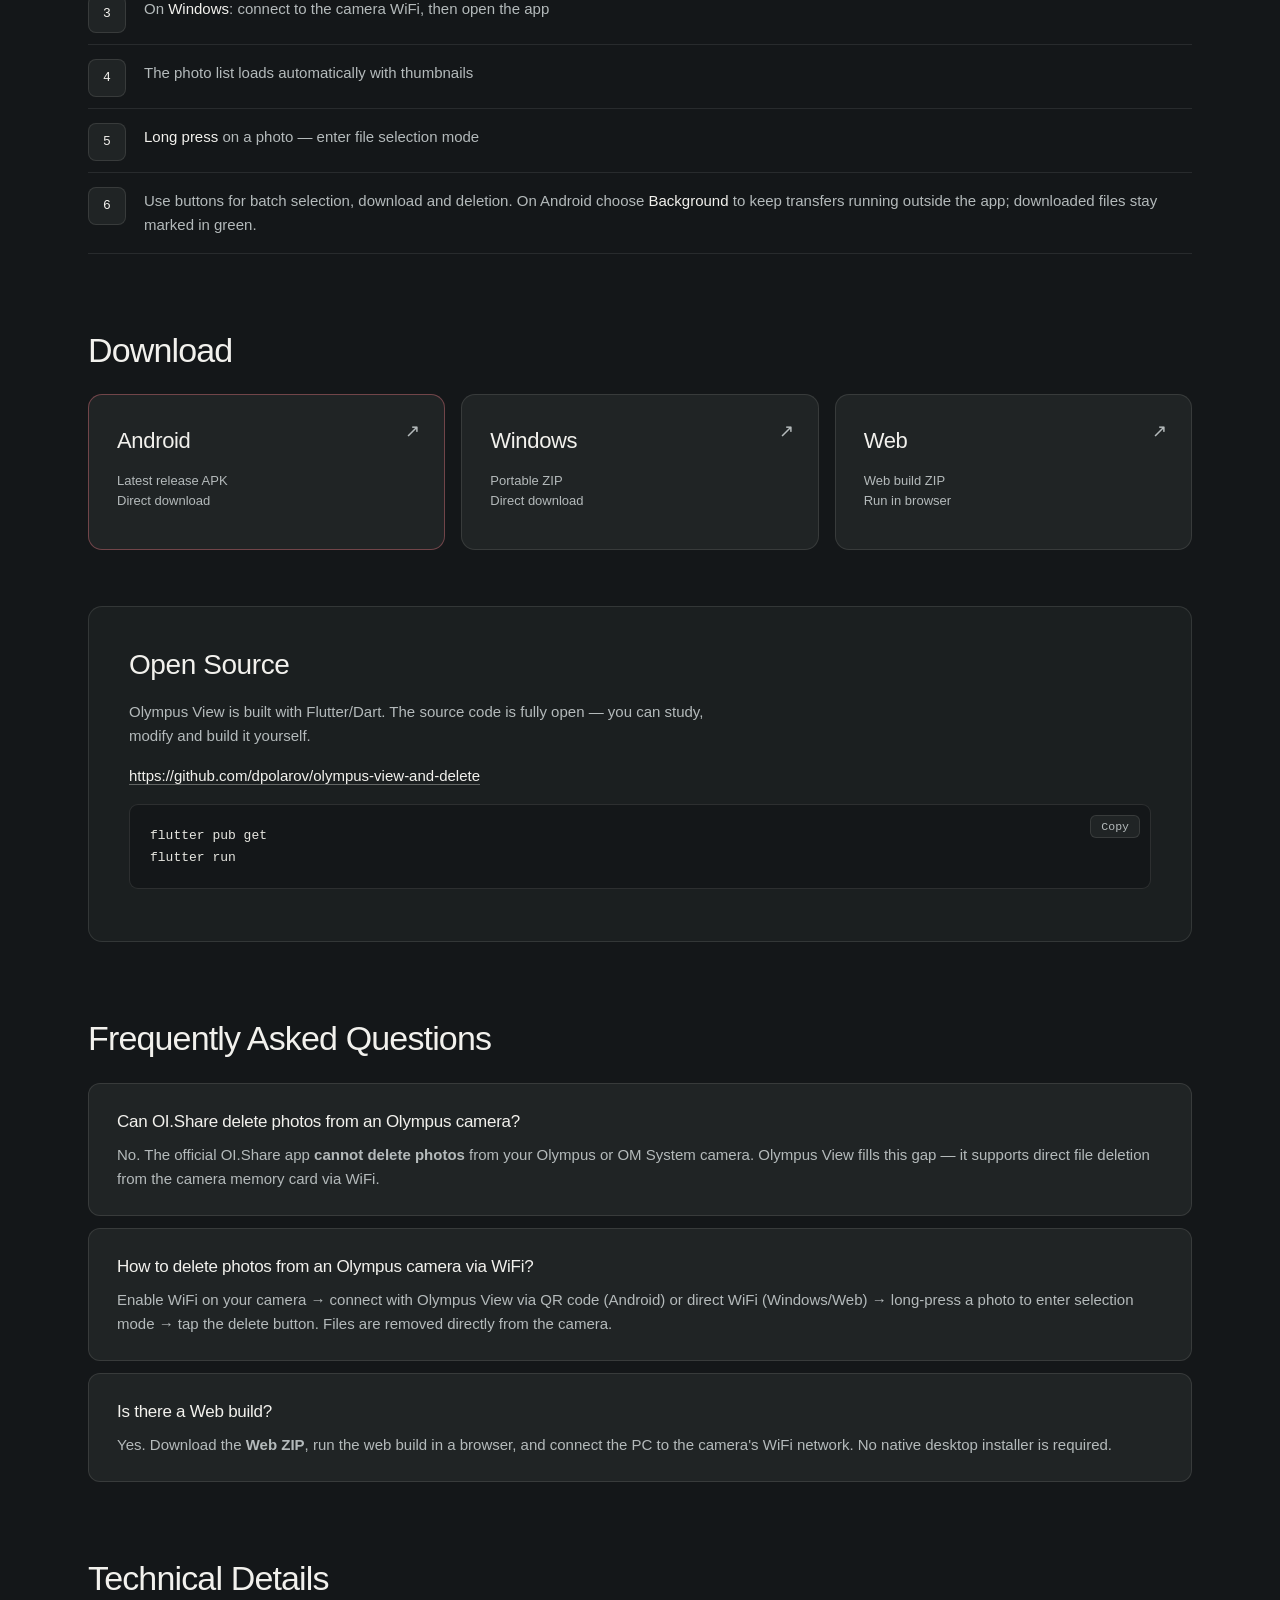
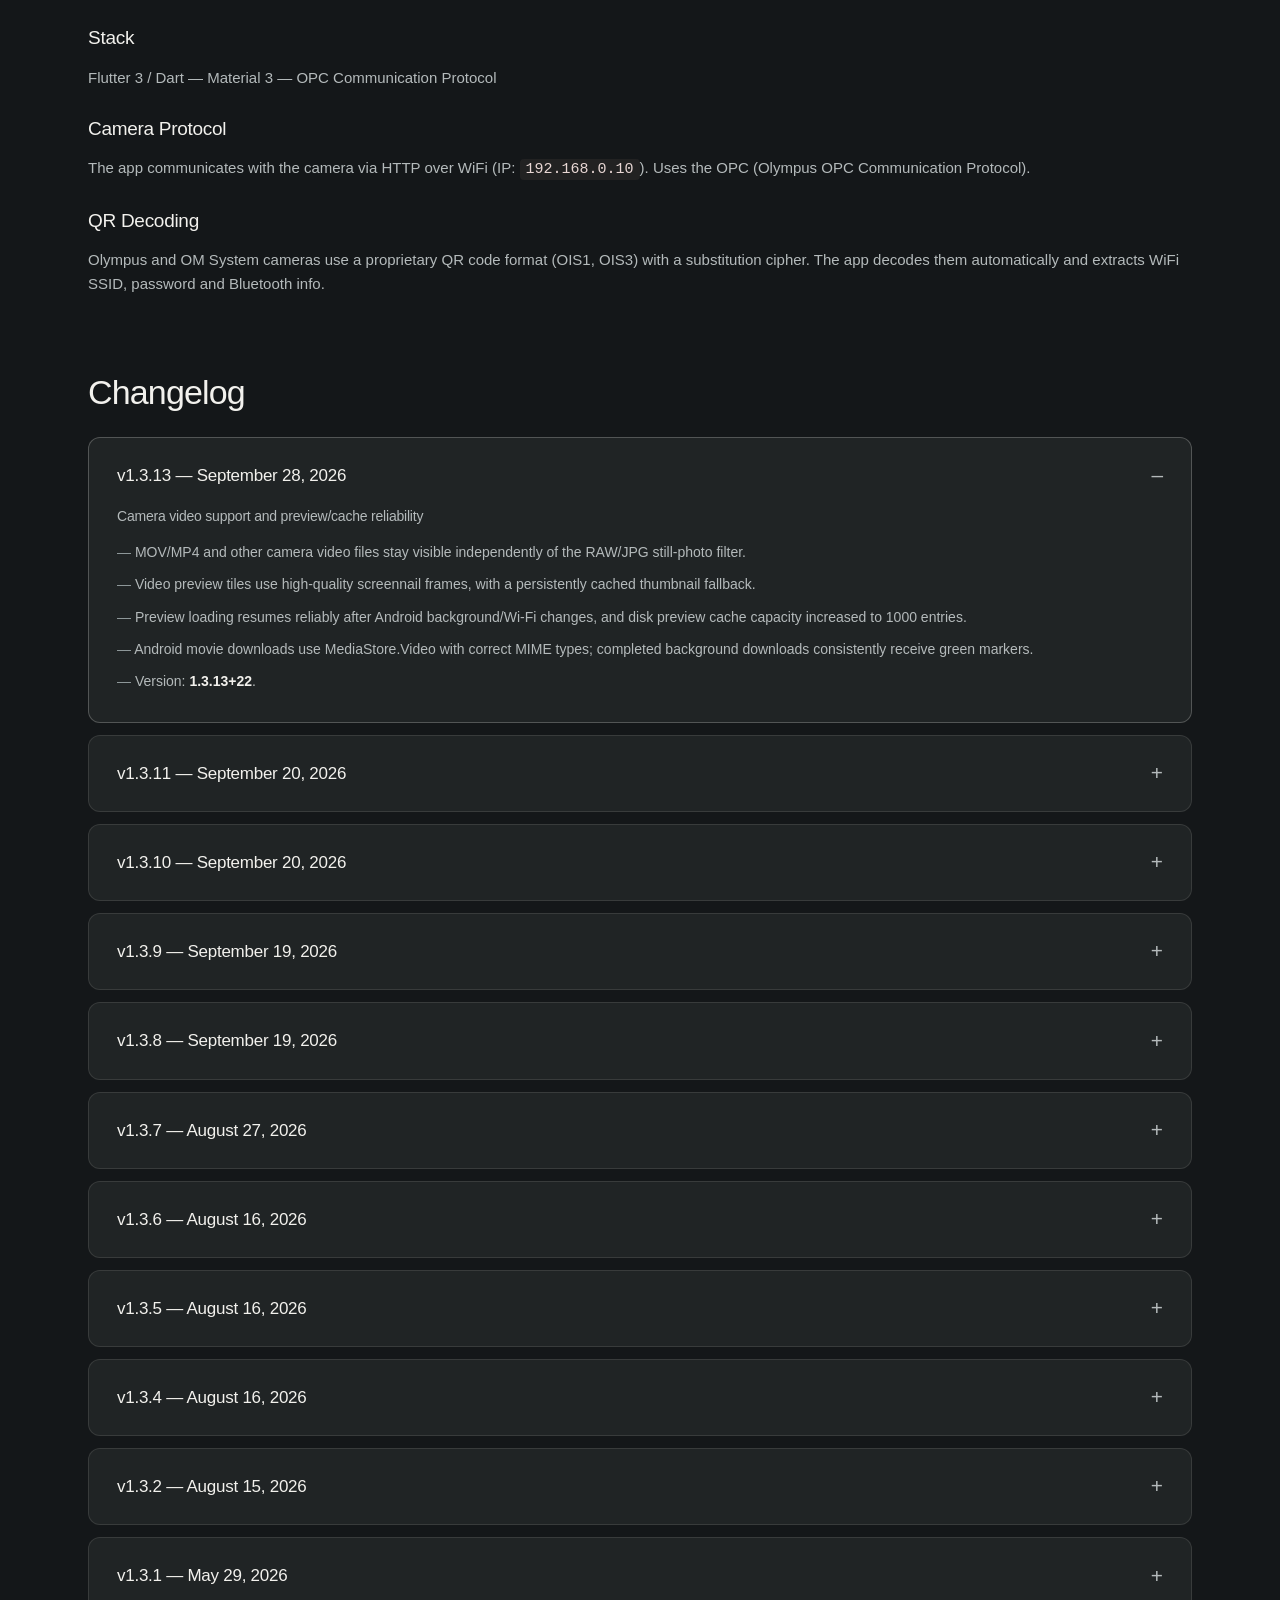
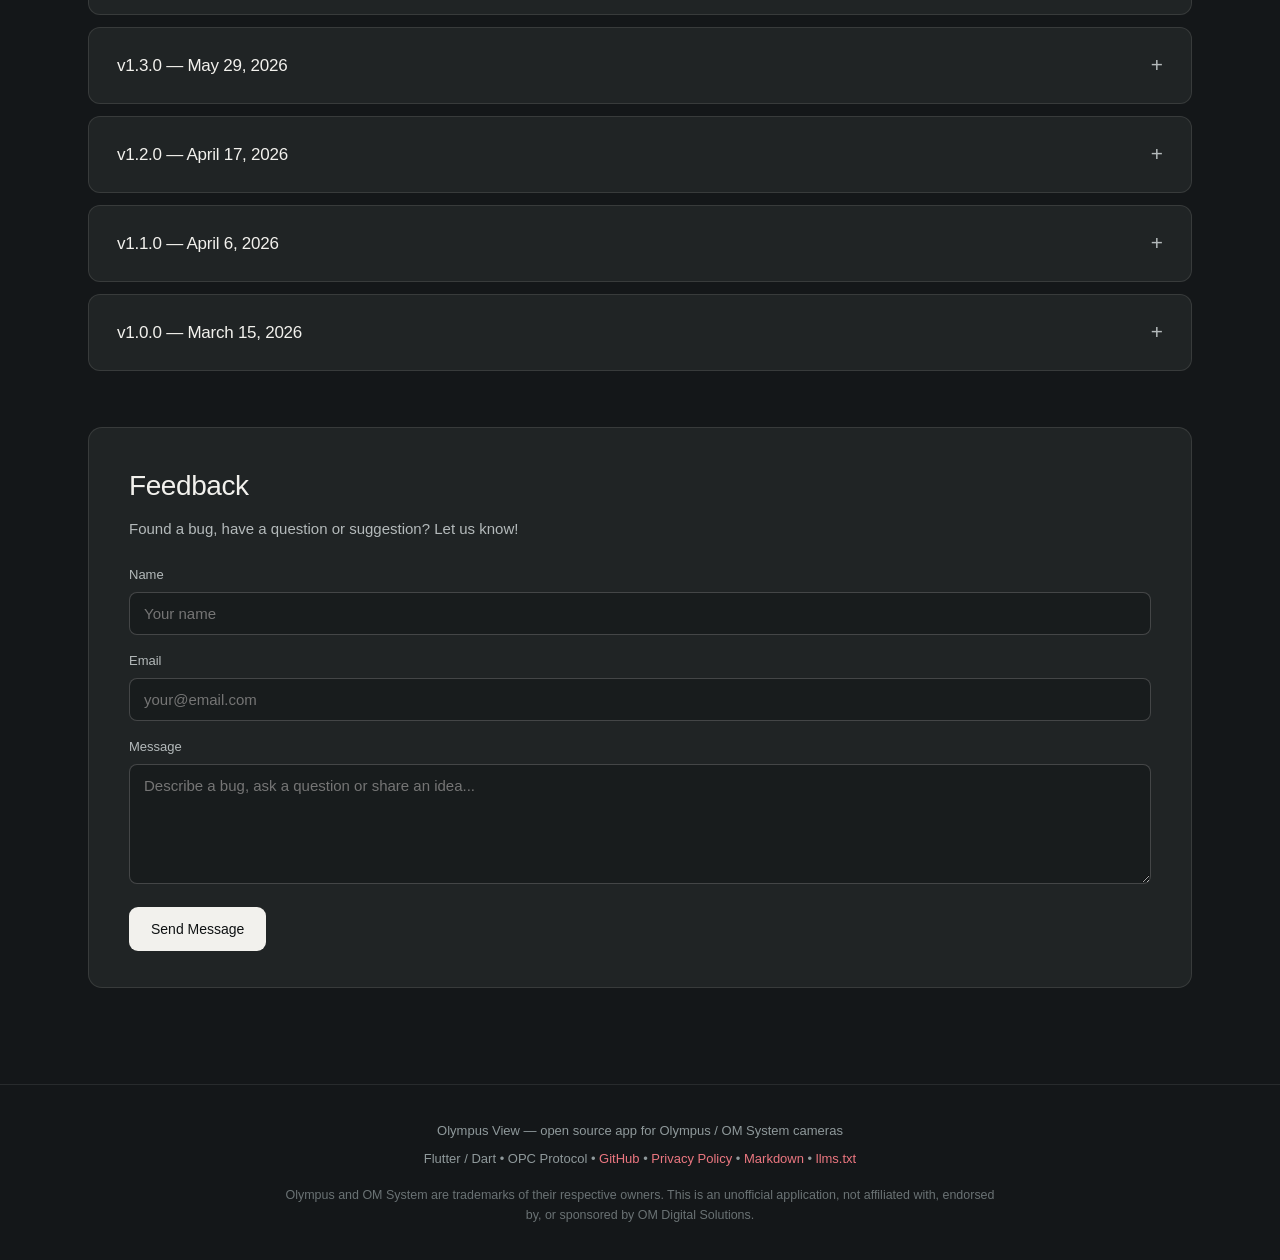
==== commit 453a85ab: "Align browser theme color to matte camera-shell website palette" ====
--- a/docs/index.html
+++ b/docs/index.html
@@ -18,7 +18,7 @@
     <!-- ===== PRIMARY SEO ===== -->
     <title>Olympus View — WiFi File Manager for Olympus &amp; OM System | Delete Photos, OI.Share Alternative</title>
     <meta name="description" content="Free open-source app to manage Olympus and OM System cameras via WiFi. Delete photos, background-download on Android, remember downloaded files, batch by date and filter RAW.">
-    <meta name="theme-color" content="#060d1b">
+    <meta name="theme-color" content="#141719">
     <meta name="keywords" content="Olympus WiFi app, delete photos from Olympus camera, OI.Share alternative, OM System file manager, Olympus camera WiFi, delete files from camera, Olympus TG-6 WiFi, OM-1 WiFi app, batch download Olympus, RAW filter camera">
     <meta name="robots" content="index, follow">
     <meta name="author" content="Olympus View">
--- a/docs/unslop.css
+++ b/docs/unslop.css
@@ -0,0 +1,580 @@
+/*
+ * Olympus View / Unslop design pass.
+ * Design method: unslop by Damir Sokolovsky, https://github.com/heydamir/unslop
+ * Original skill licensed CC BY 4.0. Site styles are project-specific.
+ * The original HTML and all three localized content sections remain functional.
+ */
+
+/* 01 — Camera-shell neutrals, one restrained shutter-red accent */
+:root {
+  color-scheme: dark;
+  --bg: #141719;
+  --surface: #191d1e;
+  --card: #202425;
+  --accent: #eb7780;
+  --accent2: #292e30;
+  --text: #f2f1ed;
+  --text-muted: #b4babb;
+  --green: #79c6a0;
+  --border: rgba(242, 241, 237, .11);
+  --ink: #0f1213;
+  --line: rgba(242, 241, 237, .09);
+  --subtle: #8f999b;
+  --motion: cubic-bezier(.22, 1, .36, 1);
+}
+html { scroll-behavior: smooth; scroll-padding-top: 88px; }
+body {
+  font-family: "Segoe UI", "Helvetica Neue", Arial, sans-serif;
+  color: var(--text);
+  background: var(--bg);
+  font-size: 15px;
+  line-height: 1.6;
+  font-feature-settings: "tnum";
+  -webkit-font-smoothing: antialiased;
+}
+::selection { background: rgba(235, 119, 128, .3); color: var(--text); }
+a { color: #f0f0e9; transition: color 160ms var(--motion); }
+a:hover { color: var(--accent); text-decoration: none; }
+a:focus-visible, button:focus-visible, summary:focus-visible,
+input:focus-visible, textarea:focus-visible {
+  outline: 2px solid var(--accent) !important;
+  outline-offset: 4px;
+}
+
+/* 02 — Quiet navigation and brand */
+.lang-bar {
+  min-height: 68px;
+  padding: 12px 32px;
+  gap: 6px;
+  background: rgba(20, 23, 25, .97);
+  border-bottom: 1px solid var(--line);
+  backdrop-filter: none;
+}
+.lang-bar .brand {
+  left: 32px;
+  gap: 10px;
+  color: var(--text);
+  font-size: 16px;
+  font-weight: 600;
+  letter-spacing: -.015em;
+}
+.lang-bar .brand .brand-dot {
+  width: 13px;
+  height: 13px;
+  background: var(--accent);
+  box-shadow: none;
+  border: 3px solid var(--bg);
+  outline: 1px solid var(--accent);
+}
+.lang-bar button {
+  padding: 8px 14px;
+  border: 1px solid transparent;
+  border-radius: 8px;
+  background: transparent;
+  color: var(--text-muted);
+  font-size: 13px;
+  font-weight: 400;
+  transition: color 160ms var(--motion), background 160ms var(--motion), border-color 160ms var(--motion);
+}
+.lang-bar button.active,
+.lang-bar button:hover {
+  color: var(--text);
+  border-color: var(--border);
+  background: var(--accent2);
+}
+.lang-bar button.active { font-weight: 500; }
+.github-link { right: 32px; font-size: 13px; font-weight: 500; color: var(--text-muted); gap: 8px; }
+.github-link svg { width: 17px; height: 17px; }
+.github-link:hover, .lang-bar .brand:hover { color: var(--text); }
+
+/* 03 — The real app is the hero, not a gradient */
+.hero {
+  background: #191c1e;
+  padding: 0;
+  text-align: left;
+  border-bottom: 1px solid var(--line);
+  overflow: hidden;
+}
+.hero::after, .hero::before { content: none !important; display: none !important; }
+.hero > * { position: relative; z-index: 1; }
+.hero-layout {
+  width: min(1200px, calc(100% - 64px));
+  margin: 0 auto;
+  min-height: min(744px, calc(100svh - 68px));
+  padding: 80px 0;
+  display: grid;
+  grid-template-columns: minmax(0, 1.08fr) minmax(0, .92fr);
+  align-items: center;
+  gap: clamp(48px, 6vw, 96px);
+}
+.hero-copy { min-width: 0; }
+.hero p.hero-kicker {
+  display: flex;
+  align-items: center;
+  gap: 10px;
+  margin: 0 0 28px;
+  max-width: none;
+  color: var(--text-muted);
+  font-size: 13px;
+  font-weight: 500;
+  line-height: 20px;
+  letter-spacing: 0;
+}
+.shutter-mark {
+  flex: 0 0 auto;
+  display: inline-block;
+  width: 9px;
+  height: 9px;
+  border-radius: 50%;
+  background: var(--accent);
+  box-shadow: none;
+}
+.hero h1 {
+  margin: 0 0 28px;
+  max-width: 650px;
+  background: none !important;
+  color: var(--text);
+  -webkit-text-fill-color: currentColor !important;
+  font-size: clamp(42px, 5.05vw, 68px);
+  font-weight: 500;
+  line-height: 1.075;
+  letter-spacing: -.04em;
+  text-wrap: balance;
+}
+.hero h1 span { color: #a7b0af; -webkit-text-fill-color: #a7b0af; }
+.hero p.hero-description {
+  max-width: 520px;
+  margin: 0 0 32px;
+  color: var(--text-muted);
+  font-size: 18px;
+  line-height: 1.65;
+  font-weight: 400;
+}
+.hero-actions { display: flex; flex-wrap: wrap; align-items: center; gap: 12px; }
+.hero-actions .badge {
+  min-height: 48px;
+  display: inline-flex;
+  align-items: center;
+  justify-content: center;
+  gap: 16px;
+  padding: 11px 20px;
+  border-radius: 9px;
+  font-size: 14px;
+  font-weight: 500;
+  transition: background 160ms var(--motion), border-color 160ms var(--motion), color 160ms var(--motion), transform 160ms var(--motion);
+}
+.hero-actions .badge-primary {
+  color: var(--ink);
+  background: #f2f1ed;
+  border: 1px solid #f2f1ed;
+}
+.hero-actions .badge-primary:hover {
+  color: var(--ink);
+  background: #dbdcd6;
+  border-color: #dbdcd6;
+  opacity: 1;
+  transform: none;
+}
+.hero-actions .badge-outline {
+  border: 1px solid rgba(242, 241, 237, .23);
+  color: var(--text);
+  background: transparent;
+}
+.hero-actions .badge-outline:hover {
+  color: var(--text);
+  background: #292d2e;
+  border-color: rgba(242, 241, 237, .36);
+  transform: none;
+  opacity: 1;
+}
+.action-arrow { font-size: 16px; line-height: 1; font-weight: 400; }
+.hero p.hero-meta {
+  margin: 20px 0 0;
+  color: var(--subtle);
+  font-size: 12px;
+  max-width: none;
+  display: flex;
+  align-items: center;
+  flex-wrap: wrap;
+  gap: 10px;
+}
+.hero-scene {
+  min-width: 0;
+  padding: 24px 24px 18px;
+  border: 1px solid rgba(242, 241, 237, .13);
+  border-radius: 18px;
+  background: #252a2b;
+}
+.hero-scene-top, .hero-scene-bottom {
+  display: flex;
+  justify-content: space-between;
+  align-items: center;
+  gap: 16px;
+  color: #afb8b7;
+  font-size: 12px;
+  line-height: 20px;
+}
+.hero-scene-top {
+  border-bottom: 1px solid rgba(242, 241, 237, .1);
+  padding-bottom: 16px;
+}
+.hero-scene .scene-title { color: var(--text); font-weight: 500; }
+.hero-scene .scene-signal { display: inline-flex; align-items: center; gap: 8px; white-space: nowrap; }
+.scene-signal .shutter-mark { width: 6px; height: 6px; }
+.hero-device {
+  width: min(244px, 68%);
+  margin: 24px auto 28px;
+  padding: 8px;
+  border: 1px solid #454b4b;
+  border-radius: 23px;
+  background: #0b0d0e;
+  box-shadow: 0 24px 42px rgba(0, 0, 0, .26);
+}
+.hero-device img { display: block; width: 100%; height: auto; border-radius: 15px; }
+.hero-scene-bottom {
+  border-top: 1px solid rgba(242, 241, 237, .1);
+  padding-top: 16px;
+}
+.hero-scene-bottom span:first-child { color: var(--text); }
+
+/* 04 — Consistent spacing and readable content */
+.container {
+  max-width: 1168px;
+  padding: 72px 32px 96px;
+  margin: 0 auto;
+}
+.container > h2 {
+  margin: 76px 0 24px;
+  color: var(--text);
+  font-size: clamp(26px, 3vw, 34px);
+  font-weight: 500;
+  line-height: 1.2;
+  letter-spacing: -.025em;
+}
+.container > h2:first-child { margin-top: 0; }
+h2, h3, h4 { color: var(--text); font-weight: 500; letter-spacing: -.015em; }
+h3 { font-size: 19px; }
+.container p { color: var(--text-muted); }
+.container p a { color: var(--text); border-bottom: 1px solid rgba(242, 241, 237, .33); }
+.container p a:hover { color: var(--accent); border-bottom-color: var(--accent); }
+code { color: #e8d7d4; }
+
+/* 05 — Evidence and features, not glowing tiles */
+.advantage {
+  margin: 0 0 16px;
+  padding: 40px 44px;
+  border: 1px solid var(--border);
+  border-left: 3px solid var(--accent);
+  border-radius: 14px;
+  background: var(--card);
+}
+.advantage h2 {
+  max-width: 780px;
+  margin: 0 0 16px;
+  color: var(--text);
+  font-size: clamp(26px, 2.9vw, 34px);
+  font-weight: 500;
+  line-height: 1.25;
+}
+.advantage > p { max-width: 76ch; color: var(--text-muted); font-size: 16px; }
+.advantage ul {
+  margin-top: 28px;
+  display: grid;
+  grid-template-columns: repeat(2, minmax(0, 1fr));
+  column-gap: 36px;
+}
+.advantage li {
+  padding: 12px 0;
+  border-top: 1px solid var(--line);
+  color: var(--text);
+  font-size: 15px;
+}
+.advantage li::before { content: "—"; display: inline-block; color: var(--accent); font-weight: 400; margin-right: 12px; }
+.advantage .vs { color: var(--subtle); font-size: 13px; }
+.cameras { display: flex; flex-wrap: wrap; gap: 8px; margin-bottom: 8px; }
+.camera-tag {
+  display: inline-flex;
+  padding: 9px 14px;
+  border-radius: 8px;
+  border: 1px solid var(--border);
+  background: #1d2122;
+  color: #dce0df;
+  font-size: 13px;
+  line-height: 22px;
+  transition: background 160ms var(--motion), border-color 160ms var(--motion);
+}
+.camera-tag::before { display: none; content: none; box-shadow: none; }
+.camera-tag:hover {
+  background: #282d2f;
+  border-color: rgba(242, 241, 237, .23);
+  transform: none;
+}
+.features { display: grid; grid-template-columns: repeat(12, minmax(0, 1fr)); gap: 16px; margin: 0; }
+.feature-card {
+  grid-column: span 4;
+  padding: 28px;
+  background: var(--card);
+  border: 1px solid var(--border);
+  border-radius: 14px;
+  box-shadow: none;
+  transition: background 160ms var(--motion), border-color 160ms var(--motion);
+  overflow: hidden;
+}
+.feature-card:first-child { grid-column: span 7; }
+.feature-card:nth-child(2) { grid-column: span 5; }
+.feature-card::before, .feature-card:hover::before { display: none; content: none; opacity: 0; }
+.feature-card:hover {
+  border-color: rgba(242, 241, 237, .24);
+  background: #262b2c;
+  box-shadow: none;
+  transform: none;
+}
+.feature-icon {
+  display: block;
+  margin: 0 0 24px;
+  width: auto;
+  height: auto;
+  padding: 0;
+  border: 0;
+  border-radius: 0;
+  background: transparent;
+  color: var(--accent);
+  font: 500 12px/16px ui-monospace, "SFMono-Regular", Consolas, monospace;
+  letter-spacing: .02em;
+}
+.feature-card h3 { margin: 0 0 8px; color: var(--text); font-size: 19px; font-weight: 500; line-height: 1.35; }
+.feature-card p { font-size: 14px; line-height: 1.65; color: var(--text-muted); }
+
+/* 06 — Only real screenshots carry rich detail */
+.screenshots { display: flex; justify-content: flex-start; gap: 32px; flex-wrap: wrap; margin: 0; }
+.screenshot {
+  max-width: 256px;
+  padding: 8px 8px 0;
+  overflow: hidden;
+  border: 1px solid #343a3b;
+  border-radius: 22px;
+  background: #0d1010;
+  box-shadow: 0 10px 28px rgba(0, 0, 0, .16);
+  transform: none;
+  transition: border-color 160ms var(--motion);
+}
+.screenshot::before { display: none; content: none; }
+.screenshot:hover { transform: none; border-color: rgba(242, 241, 237, .32); }
+.screenshot img { border-radius: 14px; width: 100%; height: auto; }
+.screenshot-caption {
+  margin: 0;
+  padding: 14px 4px 16px;
+  background: transparent;
+  text-align: left;
+  font-size: 12px;
+  color: var(--text-muted);
+}
+
+/* 07 — Instructions, download destinations, technical detail */
+.steps { counter-reset: step; margin: 0; padding: 0; }
+.steps li {
+  margin: 0;
+  padding: 16px 0 16px 56px;
+  min-height: 64px;
+  border: 0;
+  border-bottom: 1px solid var(--line);
+  color: var(--text-muted);
+  font-size: 15px;
+}
+.steps li:first-child { border-top: 1px solid var(--line); }
+.steps li strong { color: var(--text); font-weight: 500; }
+.steps li::before {
+  left: 0;
+  top: 14px;
+  width: 36px;
+  height: 36px;
+  border-radius: 8px;
+  border: 1px solid var(--border);
+  background: var(--card);
+  color: var(--text);
+  font: 500 13px/1 ui-monospace, Consolas, monospace;
+}
+.downloads { display: grid; grid-template-columns: repeat(3, minmax(0, 1fr)); gap: 16px; margin: 0; }
+.download-card, a.download-card {
+  display: block;
+  position: relative;
+  min-height: 156px;
+  padding: 28px;
+  background: var(--card);
+  border: 1px solid var(--border);
+  border-radius: 14px;
+  color: var(--text);
+  text-align: left;
+  box-shadow: none;
+  transition: background 160ms var(--motion), border-color 160ms var(--motion);
+}
+.download-card:first-child { border-color: rgba(235, 119, 128, .4); }
+.download-card::after {
+  content: "↗";
+  display: block;
+  position: absolute;
+  top: 22px;
+  right: 24px;
+  color: var(--text-muted);
+  font-size: 18px;
+}
+.download-card:hover, a.download-card:hover {
+  transform: none;
+  color: var(--text);
+  background: #272d2e;
+  border-color: rgba(242, 241, 237, .27);
+}
+.download-card h3 { margin: 0 0 12px; font-size: 22px; color: var(--text); }
+.download-card p { color: var(--text-muted); font-size: 13px; line-height: 1.55; }
+.download-icon { display: none; }
+.opensource {
+  margin: 56px 0 0;
+  padding: 36px 40px;
+  background: #1b1f20;
+  border: 1px solid var(--border);
+  border-radius: 14px;
+  text-align: left;
+}
+.opensource h2 { margin: 0 0 12px; font-size: 28px; color: var(--text); font-weight: 500; }
+.opensource p { margin: 0 0 16px; max-width: 72ch; color: var(--text-muted); font-size: 15px; }
+.code-block {
+  background: #141719;
+  color: #e7e7e1;
+  border: 1px solid var(--border);
+  border-radius: 9px;
+  padding: 20px;
+  font-size: 13px;
+  line-height: 1.65;
+  box-shadow: none;
+}
+.code-block .copy-btn { color: var(--text-muted); background: var(--card); border-color: var(--border); }
+.code-block .copy-btn:hover { background: var(--accent2); color: var(--text); }
+.faq-item {
+  padding: 24px 28px;
+  margin: 0 0 12px;
+  background: var(--card);
+  border: 1px solid var(--border);
+  border-radius: 12px;
+  box-shadow: none;
+  transition: border-color 160ms var(--motion);
+}
+.faq-item:hover { border-color: rgba(242, 241, 237, .24); }
+.faq-item h3 { margin: 0 0 8px; color: var(--text); font-size: 17px; }
+.faq-item p { margin: 0; color: var(--text-muted); }
+.changelog { margin: 0; }
+.changelog-version {
+  padding: 24px 28px;
+  margin: 0 0 12px;
+  background: var(--card);
+  border: 1px solid var(--border);
+  border-radius: 12px;
+  box-shadow: none;
+  transition: border-color 160ms var(--motion);
+}
+.changelog-version:hover, .changelog-version[open] { border-color: rgba(242, 241, 237, .24); }
+.changelog-version h3 { margin: 0; color: var(--text); font-size: 17px; font-weight: 500; }
+.changelog-version h4 { color: var(--text-muted); font-size: 14px; margin: 16px 0 8px; font-weight: 500; }
+.changelog-version li { padding: 5px 0; color: var(--text-muted); font-size: 14px; }
+.changelog-version li::before { content: "— "; color: var(--subtle); font-weight: 400; }
+.changelog-version > summary { cursor: pointer; color: var(--text); }
+.changelog-version > summary::after { color: var(--text-muted); }
+.feedback-form {
+  padding: 36px 40px;
+  margin-top: 56px;
+  border: 1px solid var(--border);
+  border-radius: 14px;
+  background: var(--card);
+}
+.feedback-form h2 { margin-bottom: 8px; color: var(--text); font-size: 28px; }
+.feedback-form p.form-desc { color: var(--text-muted); }
+.form-group label { color: var(--text-muted); font-size: 13px; }
+.form-group input, .form-group textarea {
+  padding: 12px 14px;
+  background: #181c1d;
+  border: 1px solid rgba(242, 241, 237, .2);
+  border-radius: 8px;
+  color: var(--text);
+  font-size: 15px;
+}
+.form-group input:focus, .form-group textarea:focus { border-color: var(--accent); }
+.form-submit {
+  min-height: 44px;
+  padding: 10px 22px;
+  border-radius: 9px;
+  background: #f2f1ed;
+  color: var(--ink);
+  font-size: 14px;
+  font-weight: 500;
+  transition: background 160ms var(--motion);
+}
+.form-submit:hover { background: #dadbd5; opacity: 1; transform: none; }
+.form-success {
+  color: #c6edda;
+  background: rgba(121, 198, 160, .1);
+  border: 1px solid rgba(121, 198, 160, .25);
+}
+footer { border-top: 1px solid var(--line); background: var(--bg); padding: 36px 24px; color: var(--subtle); font-size: 13px; }
+
+/* 08 — Narrow screens keep actual content in reading order */
+@media (max-width: 1050px) {
+  .hero-layout { gap: 40px; }
+  .hero h1 { font-size: clamp(40px, 4.8vw, 58px); }
+}
+@media (max-width: 820px) {
+  .hero-layout {
+    width: min(650px, calc(100% - 48px));
+    min-height: 0;
+    padding: 64px 0 72px;
+    grid-template-columns: minmax(0, 1fr);
+    gap: 48px;
+  }
+  .hero h1 { max-width: 680px; font-size: clamp(40px, 7.8vw, 56px); }
+  .hero-scene { max-width: 560px; width: 100%; }
+  .container { padding: 64px 24px 80px; }
+  .advantage { padding: 32px; }
+  .features { grid-template-columns: repeat(2, minmax(0, 1fr)); }
+  .feature-card, .feature-card:first-child, .feature-card:nth-child(2) { grid-column: auto; }
+  .download-card, a.download-card { padding: 22px; }
+}
+@media (max-width: 640px) {
+  .lang-bar { min-height: 60px; padding: 10px 40px; gap: 2px; }
+  .lang-bar .brand { left: 14px; }
+  .lang-bar .brand span.brand-label { display: none; }
+  .lang-bar .github-link { right: 14px; }
+  .github-link span.gh-label { display: none; }
+  .github-link svg { width: 19px; height: 19px; }
+  .lang-bar button { padding: 6px 7px; font-size: 12px; }
+  .hero-layout { width: calc(100% - 36px); padding: 52px 0 56px; gap: 40px; }
+  .hero p.hero-kicker { font-size: 12px; margin-bottom: 20px; }
+  .hero h1 { font-size: clamp(36px, 9.3vw, 46px); margin-bottom: 20px; }
+  .hero p.hero-description { font-size: 16px; line-height: 1.65; margin-bottom: 24px; }
+  .hero-actions { align-items: stretch; }
+  .hero-actions .badge { min-height: 46px; padding: 11px 16px; font-size: 13px; }
+  .hero p.hero-meta { gap: 8px; font-size: 11px; }
+  .hero-scene { border-radius: 14px; padding: 16px 16px 12px; }
+  .hero-device { width: min(232px, 74%); margin: 20px auto 24px; }
+  .hero-scene-top, .hero-scene-bottom { font-size: 11px; }
+  .container { padding: 48px 18px 72px; }
+  .container > h2 { margin: 64px 0 20px; font-size: 27px; }
+  .advantage { padding: 24px 20px; }
+  .advantage h2 { font-size: 26px; }
+  .advantage ul { display: block; margin-top: 24px; }
+  .features { grid-template-columns: 1fr; gap: 12px; }
+  .feature-card { padding: 24px; }
+  .feature-icon { margin-bottom: 18px; }
+  .screenshots { gap: 20px; }
+  .screenshot { max-width: min(248px, 100%); }
+  .downloads { grid-template-columns: 1fr; gap: 12px; }
+  .download-card, a.download-card { min-height: 114px; padding: 22px 24px; }
+  .download-card h3 { font-size: 19px; }
+  .opensource { margin-top: 40px; padding: 28px 22px; }
+  .feedback-form { padding: 28px 20px; }
+  .faq-item, .changelog-version { padding: 20px; }
+}
+@media (prefers-reduced-motion: reduce) {
+  html { scroll-behavior: auto; }
+  *, *::before, *::after {
+    animation-duration: .001ms !important;
+    transition-duration: .001ms !important;
+  }
+}
